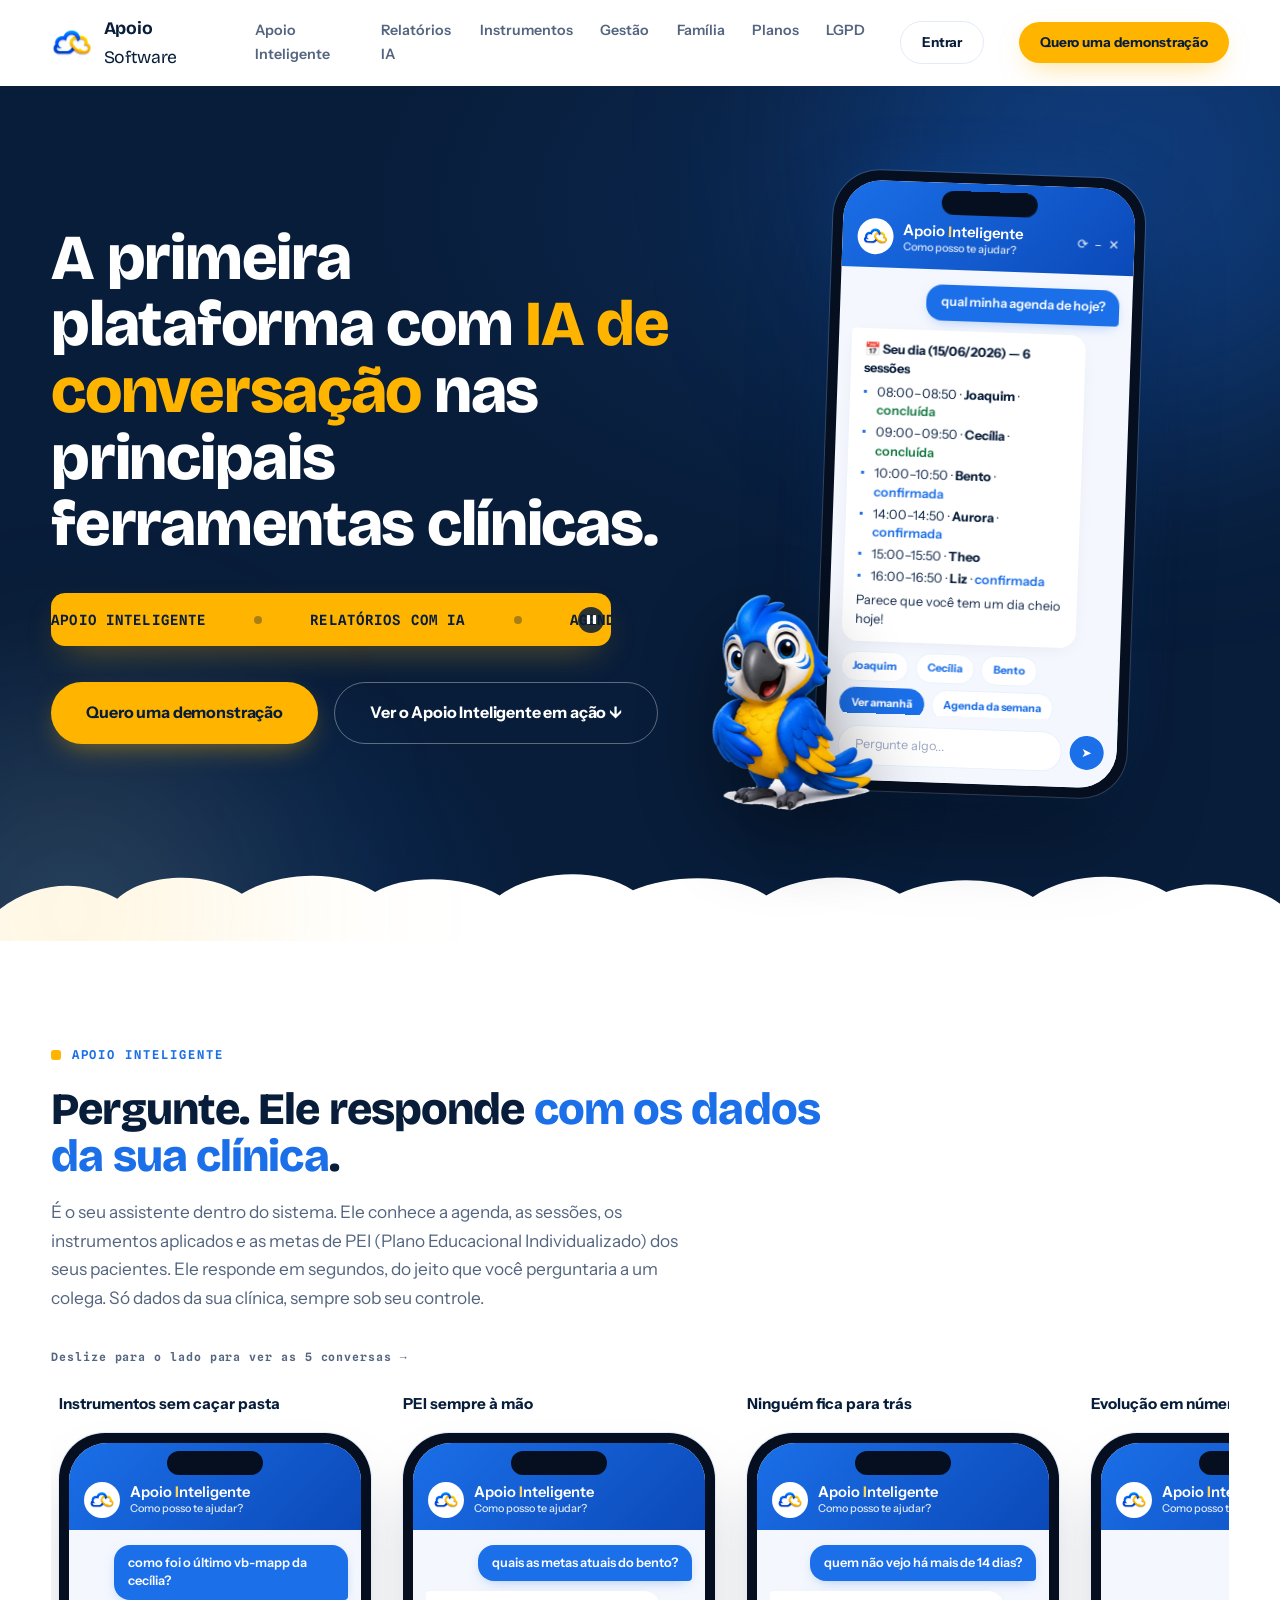
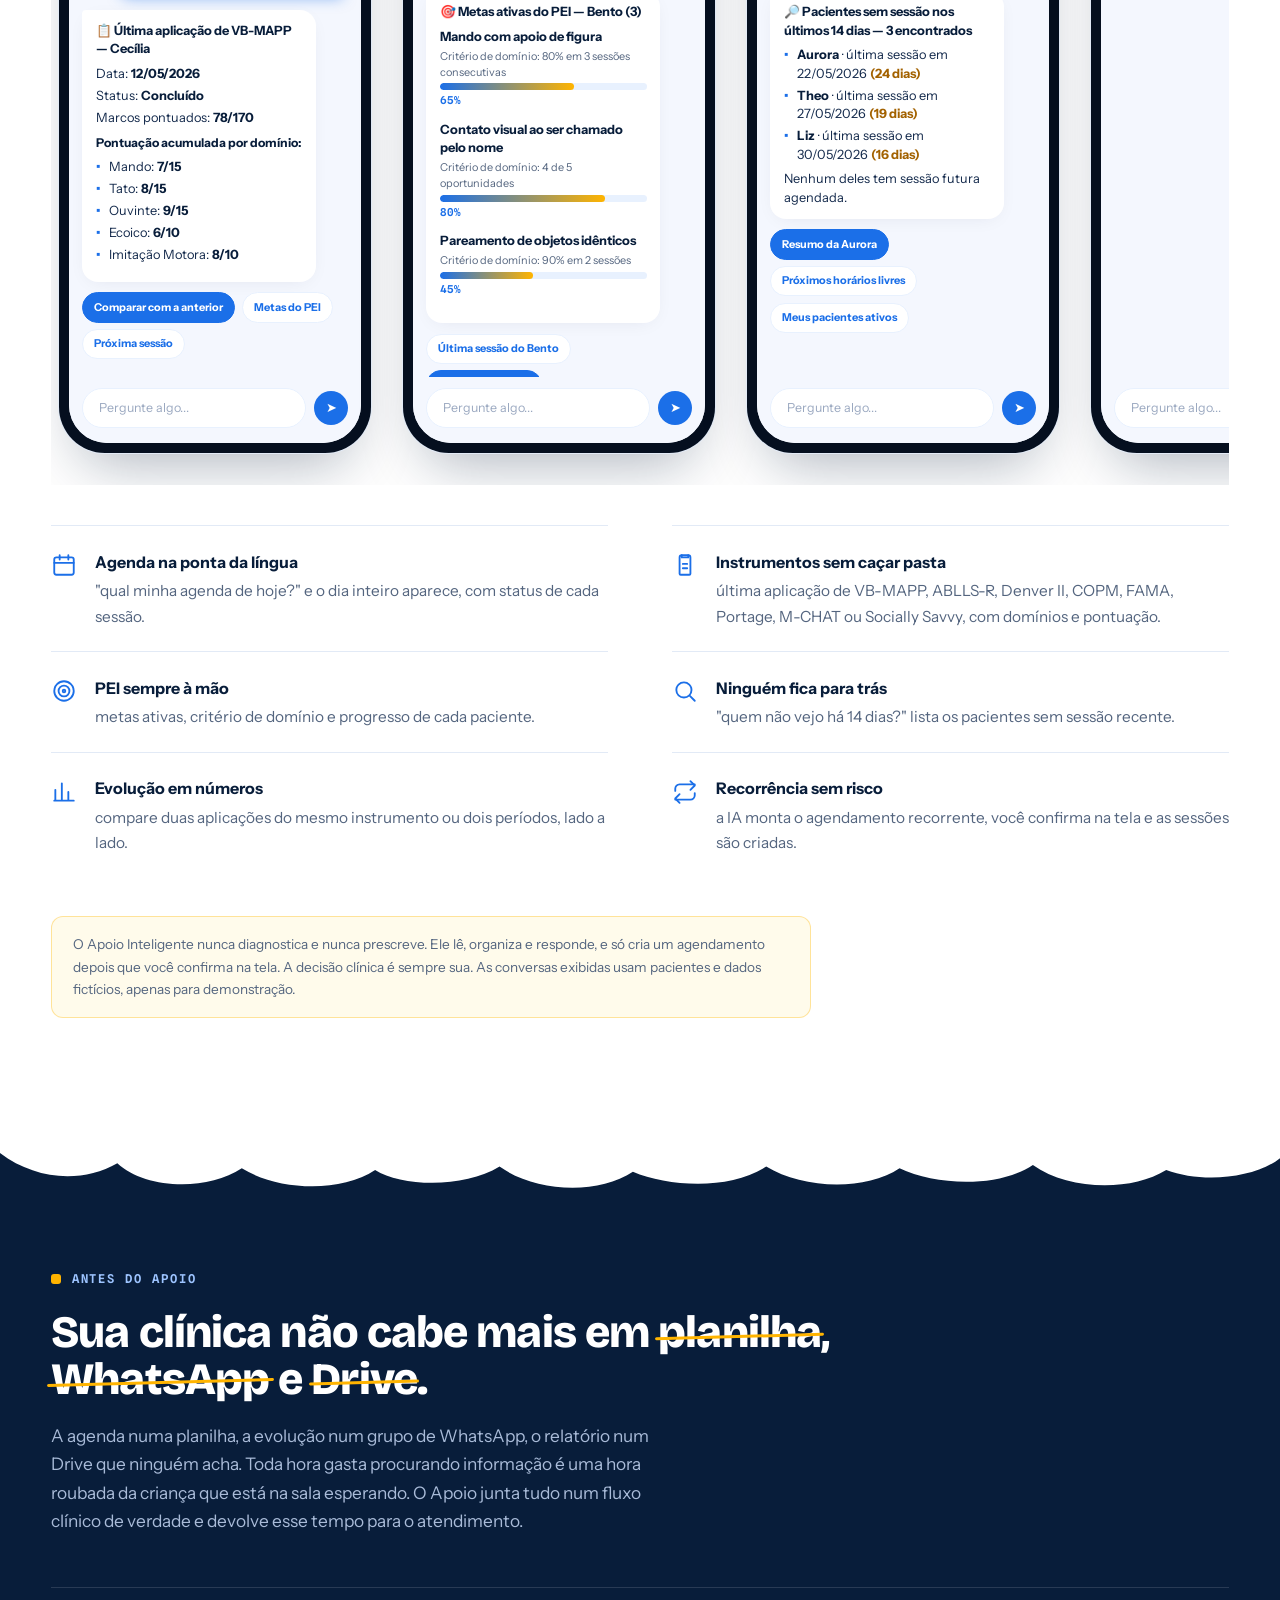
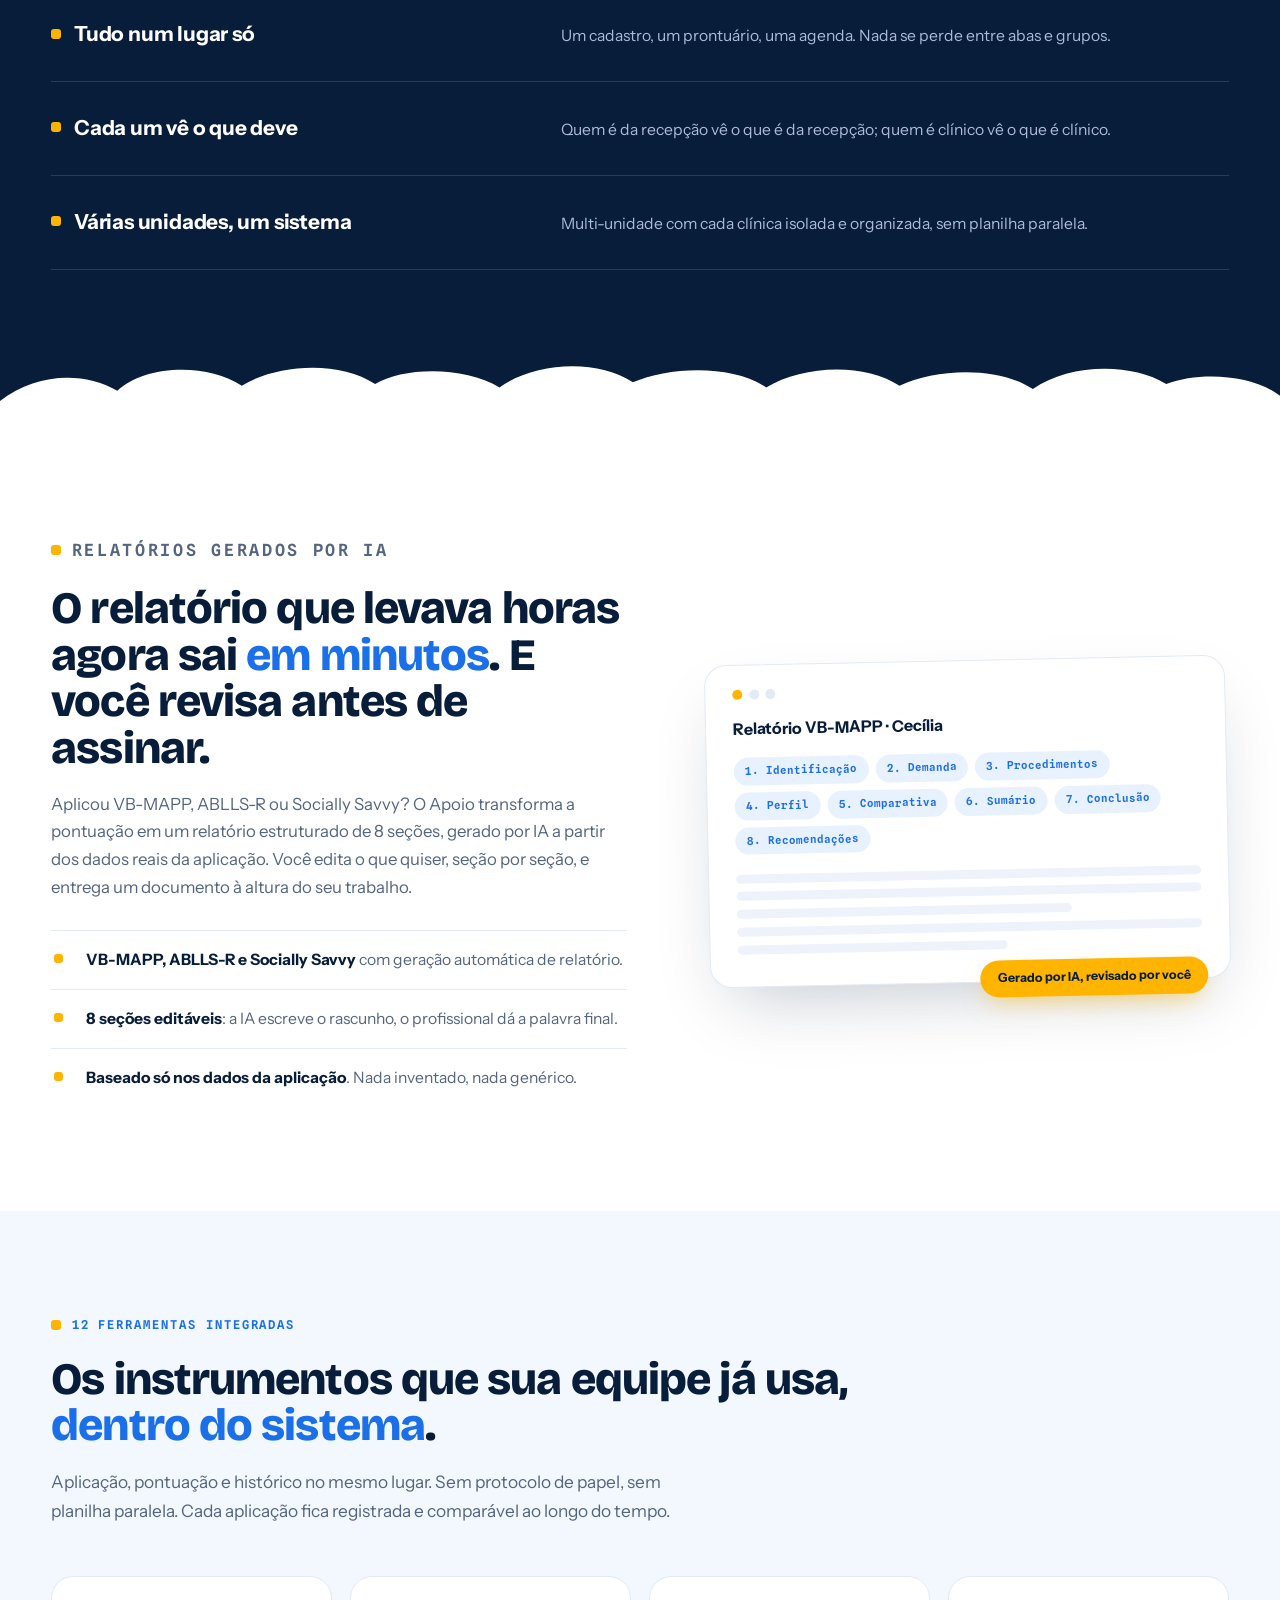
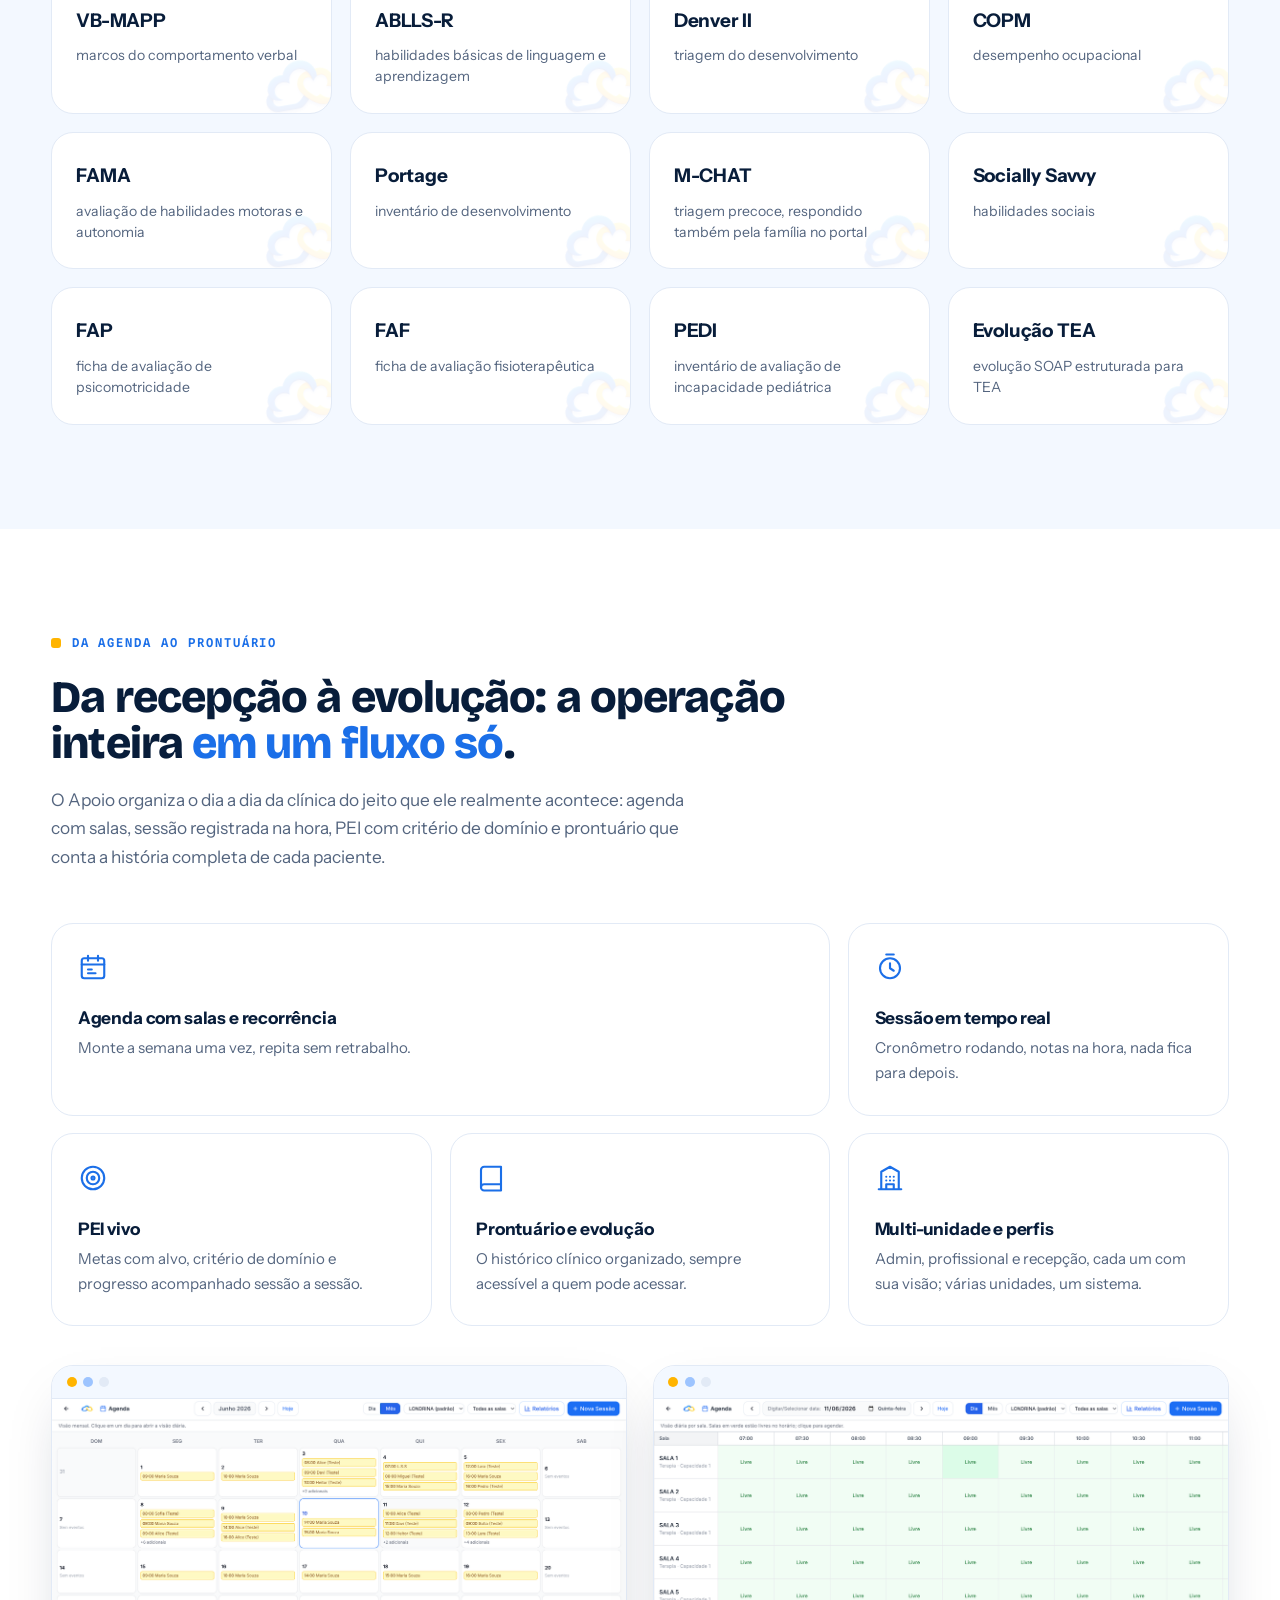
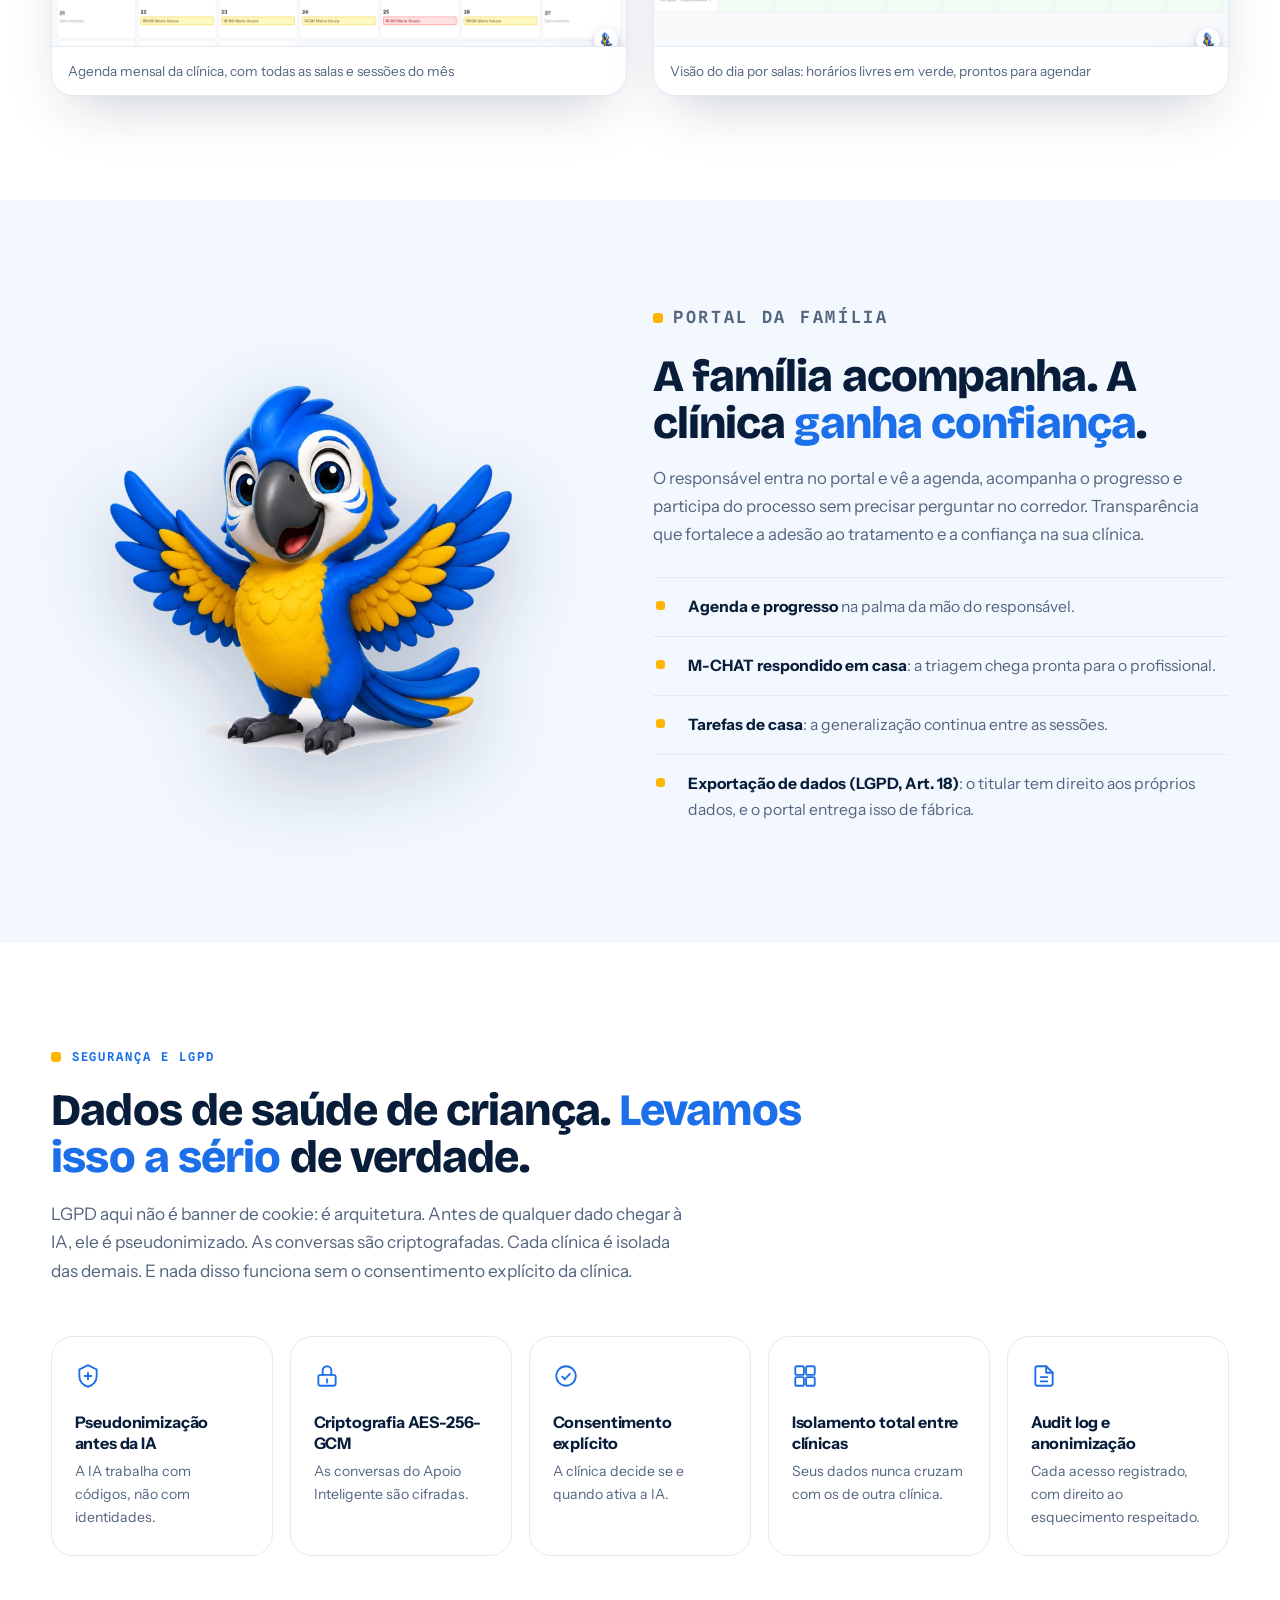
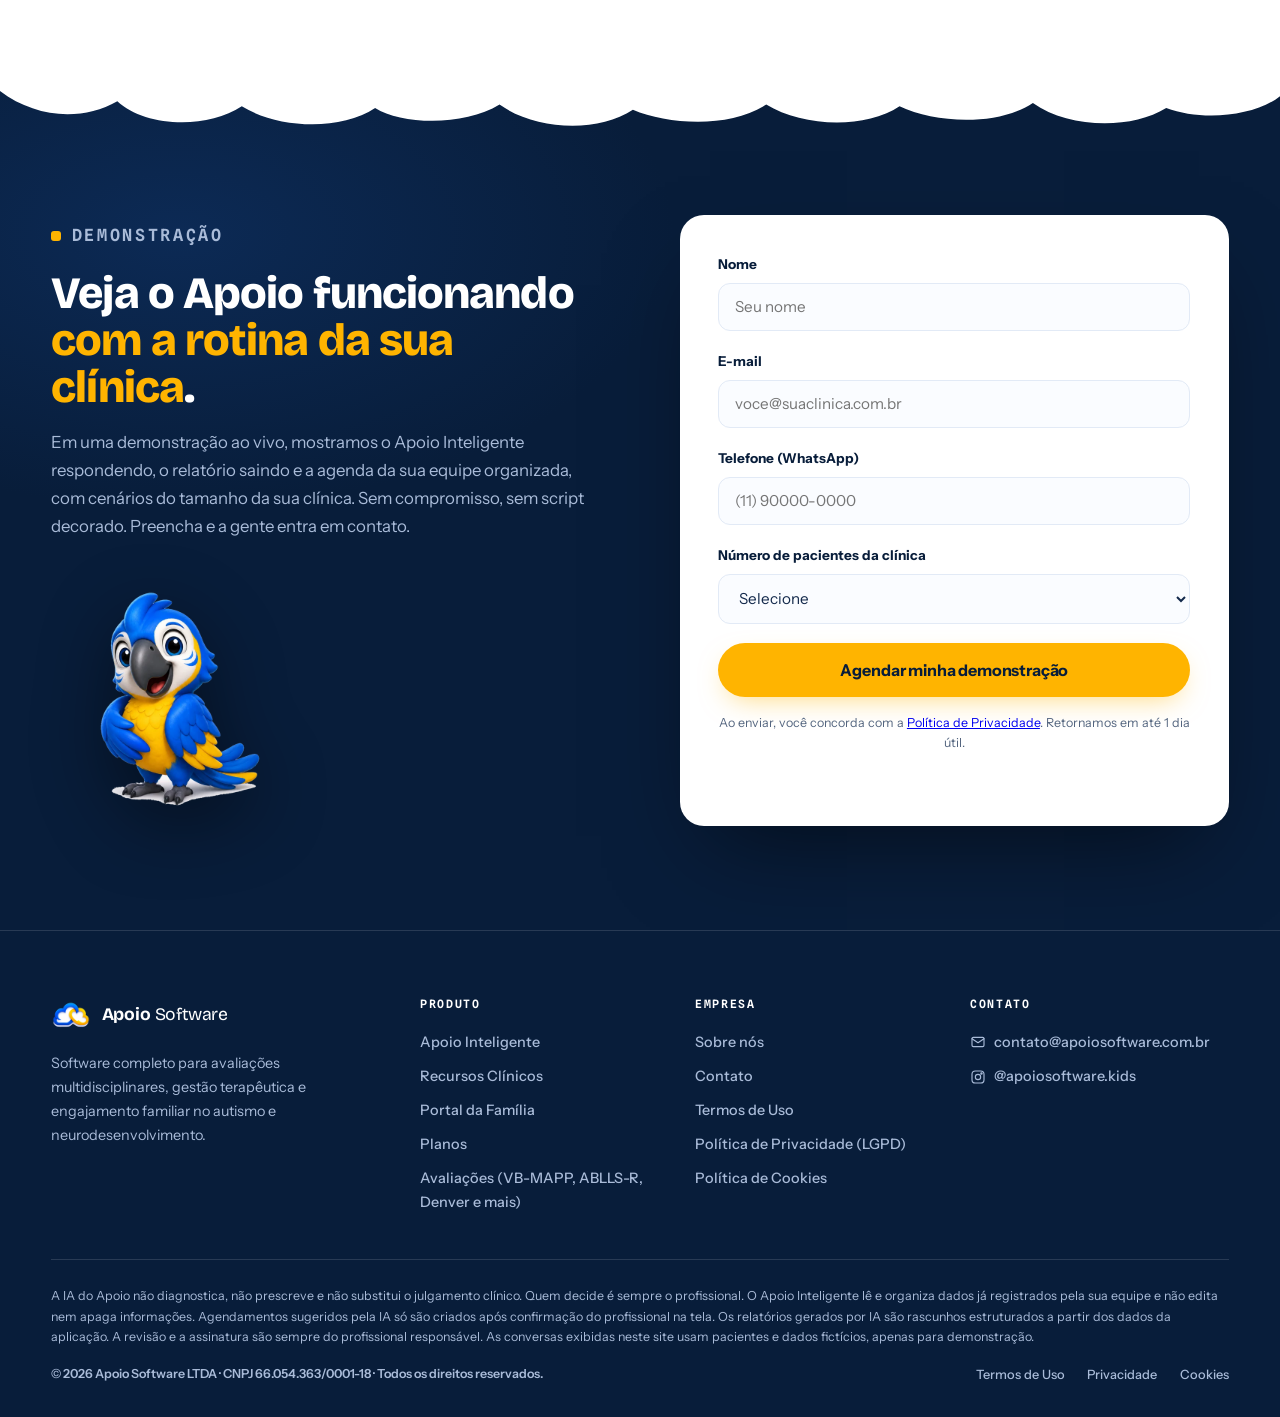
==== index.html @ 793f067f "12 ferramentas em todo o site, Pro sem preço fixo e Termos alinhados - index: marquee e cards com FA" ====
<!DOCTYPE html>
<html lang="pt-BR">
<head>
  <meta charset="UTF-8">
  <meta name="viewport" content="width=device-width, initial-scale=1.0">
  <title>Apoio Software: o primeiro sistema de acompanhamento terapêutico com Inteligência Artificial</title>
  <meta name="description" content="O Apoio Software é o primeiro sistema de acompanhamento terapêutico com IA. Agenda, instrumentos clínicos, PEI, relatórios gerados por IA e portal da família. Tudo em um lugar, com LGPD de verdade.">
  <link rel="icon" type="image/png" href="assets/favicon.png">
  <link rel="preconnect" href="https://fonts.googleapis.com">
  <link rel="preconnect" href="https://fonts.gstatic.com" crossorigin>
  <link href="https://fonts.googleapis.com/css2?family=Bricolage+Grotesque:opsz,wght@12..96,400;12..96,700;12..96,800&family=Instrument+Sans:wght@400;500;600;700&family=Spline+Sans+Mono:wght@500;600&display=swap" rel="stylesheet">
  <link rel="stylesheet" href="css/style.css">
</head>
<body>

  <a class="skip-link" href="#conteudo">Pular para o conteúdo</a>

  <!-- ======================= HEADER ======================= -->
  <header class="site-header" id="topo">
    <div class="container header-inner">
      <a href="#topo" class="brand" aria-label="Apoio Software, início">
        <img src="assets/logo-96.png" srcset="assets/logo-96.png 1x, assets/logo-320.png 2x" alt="Logo do Apoio Software: nuvem azul entrelaçada com nuvem-coração amarela" width="42" height="42">
        <span class="brand-name"><strong>Apoio</strong> Software</span>
      </a>
      <nav class="main-nav" aria-label="Navegação principal">
        <a href="#apoio-inteligente">Apoio Inteligente</a>
        <a href="#relatorios">Relatórios IA</a>
        <a href="#instrumentos">Instrumentos</a>
        <a href="#gestao">Gestão</a>
        <a href="#familia">Família</a>
        <a href="planos.html">Planos</a>
        <a href="#seguranca">LGPD</a>
      </nav>
      <a href="https://portal.apoiosoftware.com.br" class="btn btn-outline btn-header btn-entrar">Entrar</a>
      <a href="#demonstracao" class="btn btn-primary btn-header"><span class="cta-longo">Quero uma demonstração</span><span class="cta-curto">Agendar demo</span></a>
      <button class="nav-toggle" aria-label="Abrir menu" aria-expanded="false">
        <span></span><span></span><span></span>
      </button>
    </div>
  </header>

  <main id="conteudo">

  <!-- ======================= HERO ======================= -->
  <section class="hero" aria-labelledby="hero-title">
    <div class="hero-bg" aria-hidden="true">
      <div class="glow glow-azul" data-parallax="0.14"></div>
      <div class="glow glow-amarelo" data-parallax="0.08"></div>
    </div>
    <div class="container hero-grid">
      <div class="hero-copy">
        <h1 id="hero-title" class="reveal delay-1">A primeira plataforma com <span class="am">IA de conversação</span> nas principais ferramentas clínicas.</h1>
        <div class="marquee marquee-hero reveal delay-2" aria-label="Principais ferramentas do Apoio">
          <div class="marquee-track">
            <div class="marquee-group"><span>APOIO INTELIGENTE</span><span>RELATÓRIOS COM IA</span><span>AGENDA</span><span>PEI</span><span>PORTAL DA FAMÍLIA</span><span>VB-MAPP</span><span>ABLLS-R</span><span>DENVER II</span><span>COPM</span><span>FAMA</span><span>PORTAGE</span><span>M-CHAT</span><span>SOCIALLY SAVVY</span><span>FAP</span><span>FAF</span><span>PEDI</span><span>EVOLUÇÃO TEA</span></div>
            <div class="marquee-group" aria-hidden="true"><span>APOIO INTELIGENTE</span><span>RELATÓRIOS COM IA</span><span>AGENDA</span><span>PEI</span><span>PORTAL DA FAMÍLIA</span><span>VB-MAPP</span><span>ABLLS-R</span><span>DENVER II</span><span>COPM</span><span>FAMA</span><span>PORTAGE</span><span>M-CHAT</span><span>SOCIALLY SAVVY</span><span>FAP</span><span>FAF</span><span>PEDI</span><span>EVOLUÇÃO TEA</span></div>
          </div>
          <button class="marquee-pause" type="button" aria-pressed="false" aria-label="Pausar a faixa de ferramentas">
            <svg class="ico-pause" viewBox="0 0 12 12" aria-hidden="true"><rect x="1" y="1" width="3.5" height="10" rx="1"/><rect x="7.5" y="1" width="3.5" height="10" rx="1"/></svg>
            <svg class="ico-play" viewBox="0 0 12 12" aria-hidden="true"><path d="M2.5 1.5l8 4.5-8 4.5z"/></svg>
          </button>
        </div>
        <div class="hero-ctas reveal delay-3">
          <a href="#demonstracao" class="btn btn-primary btn-lg">Quero uma demonstração</a>
          <a href="#apoio-inteligente" class="btn btn-ghost btn-lg">Ver o Apoio Inteligente em ação ↓</a>
        </div>
      </div>

      <div class="hero-visual reveal-scale delay-2">
        <div class="phone phone-hero" id="phone-hero" aria-label="Demonstração do chat do Apoio Inteligente">
          <div class="phone-notch" aria-hidden="true"></div>
          <div class="phone-screen">
            <div class="chat-header">
              <span class="chat-avatar"><img src="assets/logo-96.png" alt="" width="26" height="26"></span>
              <span class="chat-title"><strong>A</strong>poio <strong class="amc">I</strong>nteligente<small>Como posso te ajudar?</small></span>
              <span class="chat-actions" aria-hidden="true">⟳ &nbsp;–&nbsp; ✕</span>
            </div>
            <div class="chat-body" data-chat="autoplay">
              <div class="msg user">qual minha agenda de hoje?</div>
              <div class="msg typing" aria-hidden="true"><span></span><span></span><span></span></div>
              <div class="msg bot">
                <p class="msg-title">📅 Seu dia (15/06/2026) — 6 sessões</p>
                <ul>
                  <li>08:00–08:50 · <b>Joaquim</b> · <i class="ok">concluída</i></li>
                  <li>09:00–09:50 · <b>Cecília</b> · <i class="ok">concluída</i></li>
                  <li>10:00–10:50 · <b>Bento</b> · <i class="conf">confirmada</i></li>
                  <li>14:00–14:50 · <b>Aurora</b> · <i class="conf">confirmada</i></li>
                  <li>15:00–15:50 · <b>Theo</b></li>
                  <li>16:00–16:50 · <b>Liz</b> · <i class="conf">confirmada</i></li>
                </ul>
                <p>Parece que você tem um dia cheio hoje!</p>
              </div>
              <div class="chips">
                <span class="chip">Joaquim</span><span class="chip">Cecília</span><span class="chip">Bento</span><span class="chip chip-azul">Ver amanhã</span><span class="chip">Agenda da semana</span>
              </div>
            </div>
            <div class="chat-footer">
              <span class="chat-input">Pergunte algo...</span>
              <span class="chat-send" aria-hidden="true">➤</span>
            </div>
          </div>
        </div>
        <img class="hero-mascote" data-parallax="0.05"
             src="assets/mascote-640.webp"
             srcset="assets/mascote-640.webp 1x, assets/mascote.webp 2x"
             alt="Mascote do Apoio: arara azul e amarela sorridente" width="250" height="250">
      </div>
    </div>

    <svg class="cloud-divider" viewBox="0 0 1440 90" preserveAspectRatio="none" aria-hidden="true">
      <path d="M0,90 L0,52 C40,20 92,16 132,40 C162,10 232,6 272,34 C312,8 382,4 422,32 C452,12 522,10 562,36 C602,6 672,2 712,30 C752,12 822,8 862,36 C902,10 972,6 1012,34 C1052,14 1122,10 1162,38 C1202,8 1272,6 1312,32 C1352,16 1412,22 1440,46 L1440,90 Z"/>
    </svg>
  </section>

  <!-- ======================= APOIO INTELIGENTE EM AÇÃO ======================= -->
  <section class="section section-ai" id="apoio-inteligente" aria-labelledby="ai-title">
    <div class="container">
      <div class="section-head reveal">
        <p class="eyebrow">Apoio Inteligente</p>
        <h2 id="ai-title">Pergunte. Ele responde <span class="az">com os dados da sua clínica</span>.</h2>
        <p class="section-sub">É o seu assistente dentro do sistema. Ele conhece a agenda, as sessões, os instrumentos aplicados e as metas de PEI (Plano Educacional Individualizado) dos seus pacientes. Ele responde em segundos, do jeito que você perguntaria a um colega. Só dados da sua clínica, sempre sob seu controle.</p>
      </div>

      <p class="rail-hint">Deslize para o lado para ver as 5 conversas →</p>
      <div class="phones-rail" tabindex="0" aria-label="Exemplos de conversas com o Apoio Inteligente. Role para o lado">

        <!-- Conversa 2: VB-MAPP -->
        <figure class="phone-card reveal">
          <figcaption>Instrumentos sem caçar pasta</figcaption>
          <div class="phone">
            <div class="phone-notch" aria-hidden="true"></div>
            <div class="phone-screen">
              <div class="chat-header">
                <span class="chat-avatar"><img src="assets/logo-96.png" alt="" width="26" height="26"></span>
                <span class="chat-title"><strong>A</strong>poio <strong class="amc">I</strong>nteligente<small>Como posso te ajudar?</small></span>
              </div>
              <div class="chat-body" data-chat="scroll">
                <div class="msg user">como foi o último vb-mapp da cecília?</div>
                <div class="msg bot">
                  <p class="msg-title">📋 Última aplicação de VB-MAPP — Cecília</p>
                  <ul class="kv">
                    <li>Data: <b>12/05/2026</b></li>
                    <li>Status: <b>Concluído</b></li>
                    <li>Marcos pontuados: <b>78/170</b></li>
                  </ul>
                  <p class="msg-sub">Pontuação acumulada por domínio:</p>
                  <ul>
                    <li>Mando: <b>7/15</b></li>
                    <li>Tato: <b>8/15</b></li>
                    <li>Ouvinte: <b>9/15</b></li>
                    <li>Ecoico: <b>6/10</b></li>
                    <li>Imitação Motora: <b>8/10</b></li>
                  </ul>
                </div>
                <div class="chips">
                  <span class="chip chip-azul">Comparar com a anterior</span><span class="chip">Metas do PEI</span><span class="chip">Próxima sessão</span>
                </div>
              </div>
              <div class="chat-footer"><span class="chat-input">Pergunte algo...</span><span class="chat-send" aria-hidden="true">➤</span></div>
            </div>
          </div>
        </figure>

        <!-- Conversa 3: PEI -->
        <figure class="phone-card reveal delay-1">
          <figcaption>PEI sempre à mão</figcaption>
          <div class="phone">
            <div class="phone-notch" aria-hidden="true"></div>
            <div class="phone-screen">
              <div class="chat-header">
                <span class="chat-avatar"><img src="assets/logo-96.png" alt="" width="26" height="26"></span>
                <span class="chat-title"><strong>A</strong>poio <strong class="amc">I</strong>nteligente<small>Como posso te ajudar?</small></span>
              </div>
              <div class="chat-body" data-chat="scroll">
                <div class="msg user">quais as metas atuais do bento?</div>
                <div class="msg bot">
                  <p class="msg-title">🎯 Metas ativas do PEI — Bento (3)</p>
                  <ol class="goals">
                    <li><b>Mando com apoio de figura</b><small>Critério de domínio: 80% em 3 sessões consecutivas</small><span class="bar"><span style="--p:65%"></span></span><small class="pct">65%</small></li>
                    <li><b>Contato visual ao ser chamado pelo nome</b><small>Critério de domínio: 4 de 5 oportunidades</small><span class="bar"><span style="--p:80%"></span></span><small class="pct">80%</small></li>
                    <li><b>Pareamento de objetos idênticos</b><small>Critério de domínio: 90% em 2 sessões</small><span class="bar"><span style="--p:45%"></span></span><small class="pct">45%</small></li>
                  </ol>
                </div>
                <div class="chips">
                  <span class="chip">Última sessão do Bento</span><span class="chip chip-azul">Resumo do Bento</span>
                </div>
              </div>
              <div class="chat-footer"><span class="chat-input">Pergunte algo...</span><span class="chat-send" aria-hidden="true">➤</span></div>
            </div>
          </div>
        </figure>

        <!-- Conversa 4: Detector -->
        <figure class="phone-card reveal delay-2">
          <figcaption>Ninguém fica para trás</figcaption>
          <div class="phone">
            <div class="phone-notch" aria-hidden="true"></div>
            <div class="phone-screen">
              <div class="chat-header">
                <span class="chat-avatar"><img src="assets/logo-96.png" alt="" width="26" height="26"></span>
                <span class="chat-title"><strong>A</strong>poio <strong class="amc">I</strong>nteligente<small>Como posso te ajudar?</small></span>
              </div>
              <div class="chat-body" data-chat="scroll">
                <div class="msg user">quem não vejo há mais de 14 dias?</div>
                <div class="msg bot">
                  <p class="msg-title">🔎 Pacientes sem sessão nos últimos 14 dias — 3 encontrados</p>
                  <ul>
                    <li><b>Aurora</b> · última sessão em 22/05/2026 <i class="warn">(24 dias)</i></li>
                    <li><b>Theo</b> · última sessão em 27/05/2026 <i class="warn">(19 dias)</i></li>
                    <li><b>Liz</b> · última sessão em 30/05/2026 <i class="warn">(16 dias)</i></li>
                  </ul>
                  <p>Nenhum deles tem sessão futura agendada.</p>
                </div>
                <div class="chips">
                  <span class="chip chip-azul">Resumo da Aurora</span><span class="chip">Próximos horários livres</span><span class="chip">Meus pacientes ativos</span>
                </div>
              </div>
              <div class="chat-footer"><span class="chat-input">Pergunte algo...</span><span class="chat-send" aria-hidden="true">➤</span></div>
            </div>
          </div>
        </figure>

        <!-- Conversa 5: Comparação ABLLS-R -->
        <figure class="phone-card reveal delay-3">
          <figcaption>Evolução em números</figcaption>
          <div class="phone">
            <div class="phone-notch" aria-hidden="true"></div>
            <div class="phone-screen">
              <div class="chat-header">
                <span class="chat-avatar"><img src="assets/logo-96.png" alt="" width="26" height="26"></span>
                <span class="chat-title"><strong>A</strong>poio <strong class="amc">I</strong>nteligente<small>Como posso te ajudar?</small></span>
              </div>
              <div class="chat-body" data-chat="scroll">
                <div class="msg user">compara as duas últimas aplicações de ablls do joaquim</div>
                <div class="msg bot">
                  <p class="msg-title">📊 Comparação ABLLS-R — Joaquim</p>
                  <ul class="kv">
                    <li>Aplicação 1: 09/02/2026 · <b>21/48</b></li>
                    <li>Aplicação 2: 01/06/2026 · <b>29/48</b></li>
                    <li>Diferença: <b class="up">+8 pontos</b></li>
                  </ul>
                  <p class="msg-sub">Variação por domínio:</p>
                  <ul>
                    <li>A Cooperação e Reforço: 6/12 → 9/12 <b class="up">(+3)</b></li>
                    <li>B Atenção Visual: 7/12 → 10/12 <b class="up">(+3)</b></li>
                    <li>D Imitação Motora: 8/12 → 10/12 <b class="up">(+2)</b></li>
                  </ul>
                </div>
                <div class="chips">
                  <span class="chip">Metas do PEI</span><span class="chip chip-azul">Como foi a última sessão</span>
                </div>
              </div>
              <div class="chat-footer"><span class="chat-input">Pergunte algo...</span><span class="chat-send" aria-hidden="true">➤</span></div>
            </div>
          </div>
        </figure>

        <!-- Conversa 1 (variação): agenda do dia -->
        <figure class="phone-card reveal delay-4">
          <figcaption>Agenda na ponta da língua</figcaption>
          <div class="phone">
            <div class="phone-notch" aria-hidden="true"></div>
            <div class="phone-screen">
              <div class="chat-header">
                <span class="chat-avatar"><img src="assets/logo-96.png" alt="" width="26" height="26"></span>
                <span class="chat-title"><strong>A</strong>poio <strong class="amc">I</strong>nteligente<small>Como posso te ajudar?</small></span>
              </div>
              <div class="chat-body" data-chat="scroll">
                <div class="msg user">qual minha agenda de hoje?</div>
                <div class="msg bot">
                  <p class="msg-title">📅 Seu dia (15/06/2026) — 6 sessões</p>
                  <ul>
                    <li>08:00–08:50 · <b>Joaquim</b> · <i class="ok">concluída</i></li>
                    <li>09:00–09:50 · <b>Cecília</b> · <i class="ok">concluída</i></li>
                    <li>10:00–10:50 · <b>Bento</b> · <i class="conf">confirmada</i></li>
                    <li>14:00–14:50 · <b>Aurora</b> · <i class="conf">confirmada</i></li>
                    <li>15:00–15:50 · <b>Theo</b></li>
                    <li>16:00–16:50 · <b>Liz</b> · <i class="conf">confirmada</i></li>
                  </ul>
                  <p>Parece que você tem um dia cheio hoje!</p>
                </div>
                <div class="chips">
                  <span class="chip chip-azul">Ver amanhã</span><span class="chip">Agenda da semana</span>
                </div>
              </div>
              <div class="chat-footer"><span class="chat-input">Pergunte algo...</span><span class="chat-send" aria-hidden="true">➤</span></div>
            </div>
          </div>
        </figure>
      </div>

      <ul class="ai-bullets">
        <li class="reveal">
          <svg class="ico" viewBox="0 0 24 24" aria-hidden="true"><rect x="3" y="5" width="18" height="16" rx="2"/><path d="M3 10h18M8 3v4M16 3v4"/></svg>
          <span><b>Agenda na ponta da língua</b> "qual minha agenda de hoje?" e o dia inteiro aparece, com status de cada sessão.</span>
        </li>
        <li class="reveal delay-1">
          <svg class="ico" viewBox="0 0 24 24" aria-hidden="true"><path d="M9 3h6a2 2 0 0 1 2 2v15a1 1 0 0 1-1 1H8a1 1 0 0 1-1-1V5a2 2 0 0 1 2-2z"/><path d="M9 3v2h6V3M10 11h4M10 15h4"/></svg>
          <span><b>Instrumentos sem caçar pasta</b> última aplicação de VB-MAPP, ABLLS-R, Denver II, COPM, FAMA, Portage, M-CHAT ou Socially Savvy, com domínios e pontuação.</span>
        </li>
        <li class="reveal delay-2">
          <svg class="ico" viewBox="0 0 24 24" aria-hidden="true"><circle cx="12" cy="12" r="9"/><circle cx="12" cy="12" r="5"/><circle cx="12" cy="12" r="1.2"/></svg>
          <span><b>PEI sempre à mão</b> metas ativas, critério de domínio e progresso de cada paciente.</span>
        </li>
        <li class="reveal delay-3">
          <svg class="ico" viewBox="0 0 24 24" aria-hidden="true"><circle cx="11" cy="11" r="7"/><path d="M21 21l-4.3-4.3"/></svg>
          <span><b>Ninguém fica para trás</b> "quem não vejo há 14 dias?" lista os pacientes sem sessão recente.</span>
        </li>
        <li class="reveal delay-4">
          <svg class="ico" viewBox="0 0 24 24" aria-hidden="true"><path d="M4 20V10M10 20V4M16 20v-8M21 20H3"/></svg>
          <span><b>Evolução em números</b> compare duas aplicações do mesmo instrumento ou dois períodos, lado a lado.</span>
        </li>
        <li class="reveal delay-5">
          <svg class="ico" viewBox="0 0 24 24" aria-hidden="true"><path d="M17 2l4 4-4 4"/><path d="M3 11V9a4 4 0 0 1 4-4h14M7 22l-4-4 4-4"/><path d="M21 13v2a4 4 0 0 1-4 4H3"/></svg>
          <span><b>Recorrência sem risco</b> a IA monta o agendamento recorrente, você confirma na tela e as sessões são criadas.</span>
        </li>
      </ul>

      <p class="section-disclaimer reveal">O Apoio Inteligente nunca diagnostica e nunca prescreve. Ele lê, organiza e responde, e só cria um agendamento depois que você confirma na tela. A decisão clínica é sempre sua. As conversas exibidas usam pacientes e dados fictícios, apenas para demonstração.</p>
    </div>
  </section>

  <!-- ======================= A DOR (dark) ======================= -->
  <section class="section dark section-dor" id="dor" aria-labelledby="dor-title">
    <svg class="cloud-divider to-navy" viewBox="0 0 1440 90" preserveAspectRatio="none" aria-hidden="true"><path d="M0,90 L0,52 C40,20 92,16 132,40 C162,10 232,6 272,34 C312,8 382,4 422,32 C452,12 522,10 562,36 C602,6 672,2 712,30 C752,12 822,8 862,36 C902,10 972,6 1012,34 C1052,14 1122,10 1162,38 C1202,8 1272,6 1312,32 C1352,16 1412,22 1440,46 L1440,90 Z"/></svg>
    <div class="container dor-inner">
      <div class="section-head reveal">
        <p class="eyebrow">Antes do Apoio</p>
        <h2 id="dor-title">Sua clínica não cabe mais em <span class="strike">planilha</span>, <span class="strike">WhatsApp</span> e <span class="strike">Drive</span>.</h2>
        <p class="section-sub">A agenda numa planilha, a evolução num grupo de WhatsApp, o relatório num Drive que ninguém acha. Toda hora gasta procurando informação é uma hora roubada da criança que está na sala esperando. O Apoio junta tudo num fluxo clínico de verdade e devolve esse tempo para o atendimento.</p>
      </div>
      <ul class="dor-list">
        <li class="reveal">
          <h3>Tudo num lugar só</h3>
          <p>Um cadastro, um prontuário, uma agenda. Nada se perde entre abas e grupos.</p>
        </li>
        <li class="reveal delay-1">
          <h3>Cada um vê o que deve</h3>
          <p>Quem é da recepção vê o que é da recepção; quem é clínico vê o que é clínico.</p>
        </li>
        <li class="reveal delay-2">
          <h3>Várias unidades, um sistema</h3>
          <p>Multi-unidade com cada clínica isolada e organizada, sem planilha paralela.</p>
        </li>
      </ul>
    </div>
    <svg class="cloud-divider" viewBox="0 0 1440 90" preserveAspectRatio="none" aria-hidden="true"><path d="M0,90 L0,52 C40,20 92,16 132,40 C162,10 232,6 272,34 C312,8 382,4 422,32 C452,12 522,10 562,36 C602,6 672,2 712,30 C752,12 822,8 862,36 C902,10 972,6 1012,34 C1052,14 1122,10 1162,38 C1202,8 1272,6 1312,32 C1352,16 1412,22 1440,46 L1440,90 Z"/></svg>
  </section>

  <!-- ======================= RELATÓRIOS IA ======================= -->
  <section class="section section-relatorios" id="relatorios" aria-labelledby="rel-title">
    <div class="container split">
      <div class="split-copy reveal">
        <p class="eyebrow">Relatórios gerados por IA</p>
        <h2 id="rel-title">O relatório que levava horas agora sai <span class="az">em minutos</span>. E você revisa antes de assinar.</h2>
        <p>Aplicou VB-MAPP, ABLLS-R ou Socially Savvy? O Apoio transforma a pontuação em um relatório estruturado de 8 seções, gerado por IA a partir dos dados reais da aplicação. Você edita o que quiser, seção por seção, e entrega um documento à altura do seu trabalho.</p>
        <ul class="check-list">
          <li><b>VB-MAPP, ABLLS-R e Socially Savvy</b> com geração automática de relatório.</li>
          <li><b>8 seções editáveis</b>: a IA escreve o rascunho, o profissional dá a palavra final.</li>
          <li><b>Baseado só nos dados da aplicação</b>. Nada inventado, nada genérico.</li>
        </ul>
      </div>
      <div class="split-visual reveal-scale">
        <div class="doc-mock" aria-hidden="true">
          <div class="doc-head"><span class="doc-dot"></span><span class="doc-dot"></span><span class="doc-dot"></span></div>
          <p class="doc-title">Relatório VB-MAPP · Cecília</p>
          <div class="doc-sections">
            <span>1. Identificação</span><span>2. Demanda</span><span>3. Procedimentos</span><span>4. Perfil</span>
            <span>5. Comparativa</span><span>6. Sumário</span><span>7. Conclusão</span><span>8. Recomendações</span>
          </div>
          <div class="doc-lines"><span></span><span></span><span style="width:72%"></span><span></span><span style="width:58%"></span></div>
          <span class="doc-badge">Gerado por IA, revisado por você</span>
        </div>
      </div>
    </div>
  </section>

  <!-- ======================= INSTRUMENTOS ======================= -->
  <section class="section tint section-instrumentos" id="instrumentos" aria-labelledby="inst-title">
    <div class="container">
      <div class="section-head reveal">
        <p class="eyebrow">12 ferramentas integradas</p>
        <h2 id="inst-title">Os instrumentos que sua equipe já usa, <span class="az">dentro do sistema</span>.</h2>
        <p class="section-sub">Aplicação, pontuação e histórico no mesmo lugar. Sem protocolo de papel, sem planilha paralela. Cada aplicação fica registrada e comparável ao longo do tempo.</p>
      </div>
      <div class="inst-grid">
        <article class="inst-card reveal"><h3>VB-MAPP</h3><p>marcos do comportamento verbal</p></article>
        <article class="inst-card reveal delay-1"><h3>ABLLS-R</h3><p>habilidades básicas de linguagem e aprendizagem</p></article>
        <article class="inst-card reveal delay-2"><h3>Denver II</h3><p>triagem do desenvolvimento</p></article>
        <article class="inst-card reveal delay-3"><h3>COPM</h3><p>desempenho ocupacional</p></article>
        <article class="inst-card reveal"><h3>FAMA</h3><p>avaliação de habilidades motoras e autonomia</p></article>
        <article class="inst-card reveal delay-1"><h3>Portage</h3><p>inventário de desenvolvimento</p></article>
        <article class="inst-card reveal delay-2"><h3>M-CHAT</h3><p>triagem precoce, respondido também pela família no portal</p></article>
        <article class="inst-card reveal delay-3"><h3>Socially Savvy</h3><p>habilidades sociais</p></article>
        <article class="inst-card reveal"><h3>FAP</h3><p>ficha de avaliação de psicomotricidade</p></article>
        <article class="inst-card reveal delay-1"><h3>FAF</h3><p>ficha de avaliação fisioterapêutica</p></article>
        <article class="inst-card reveal delay-2"><h3>PEDI</h3><p>inventário de avaliação de incapacidade pediátrica</p></article>
        <article class="inst-card reveal delay-3"><h3>Evolução TEA</h3><p>evolução SOAP estruturada para TEA</p></article>
      </div>
    </div>
  </section>

  <!-- ======================= GESTÃO ======================= -->
  <section class="section section-gestao" id="gestao" aria-labelledby="gestao-title">
    <div class="container">
      <div class="section-head reveal">
        <p class="eyebrow">Da agenda ao prontuário</p>
        <h2 id="gestao-title">Da recepção à evolução: a operação inteira <span class="az">em um fluxo só</span>.</h2>
        <p class="section-sub">O Apoio organiza o dia a dia da clínica do jeito que ele realmente acontece: agenda com salas, sessão registrada na hora, PEI com critério de domínio e prontuário que conta a história completa de cada paciente.</p>
      </div>
      <div class="bento">
        <article class="bento-item bento-wide reveal">
          <svg class="ico" viewBox="0 0 24 24" aria-hidden="true"><rect x="3" y="5" width="18" height="16" rx="2"/><path d="M3 10h18M8 3v4M16 3v4M8 14h3M8 17h6"/></svg>
          <h3>Agenda com salas e recorrência</h3>
          <p>Monte a semana uma vez, repita sem retrabalho.</p>
        </article>
        <article class="bento-item reveal delay-1">
          <svg class="ico" viewBox="0 0 24 24" aria-hidden="true"><circle cx="12" cy="13" r="8"/><path d="M12 9v4l3 2M9 2h6"/></svg>
          <h3>Sessão em tempo real</h3>
          <p>Cronômetro rodando, notas na hora, nada fica para depois.</p>
        </article>
        <article class="bento-item reveal delay-2">
          <svg class="ico" viewBox="0 0 24 24" aria-hidden="true"><circle cx="12" cy="12" r="9"/><circle cx="12" cy="12" r="5"/><circle cx="12" cy="12" r="1.2"/></svg>
          <h3>PEI vivo</h3>
          <p>Metas com alvo, critério de domínio e progresso acompanhado sessão a sessão.</p>
        </article>
        <article class="bento-item reveal delay-1">
          <svg class="ico" viewBox="0 0 24 24" aria-hidden="true"><path d="M4 19.5A2.5 2.5 0 0 1 6.5 17H20V3H6.5A2.5 2.5 0 0 0 4 5.5v14z"/><path d="M4 19.5A2.5 2.5 0 0 0 6.5 22H20v-5"/></svg>
          <h3>Prontuário e evolução</h3>
          <p>O histórico clínico organizado, sempre acessível a quem pode acessar.</p>
        </article>
        <article class="bento-item reveal delay-2">
          <svg class="ico" viewBox="0 0 24 24" aria-hidden="true"><path d="M3 21h18M5 21V7l7-4 7 4v14M9 21v-4h6v4M9 11h.01M15 11h.01M12 11h.01M9 14h.01M15 14h.01M12 14h.01"/></svg>
          <h3>Multi-unidade e perfis</h3>
          <p>Admin, profissional e recepção, cada um com sua visão; várias unidades, um sistema.</p>
        </article>
      </div>

      <div class="app-shots">
        <figure class="app-shot reveal">
          <span class="app-shot-bar" aria-hidden="true"><i></i><i></i><i></i></span>
          <img src="assets/agenda-mes-1200.png"
               srcset="assets/agenda-mes-1200.png 1x, assets/agenda-mes.png 2x"
               alt="Tela real do Apoio: agenda mensal da clínica com as sessões de cada dia" width="1200" height="517" loading="lazy">
          <figcaption>Agenda mensal da clínica, com todas as salas e sessões do mês</figcaption>
        </figure>
        <figure class="app-shot reveal delay-1">
          <span class="app-shot-bar" aria-hidden="true"><i></i><i></i><i></i></span>
          <img src="assets/agenda-salas-1200.png"
               srcset="assets/agenda-salas-1200.png 1x, assets/agenda-salas.png 2x"
               alt="Tela real do Apoio: visão do dia por salas, com horários livres em verde" width="1200" height="517" loading="lazy">
          <figcaption>Visão do dia por salas: horários livres em verde, prontos para agendar</figcaption>
        </figure>
      </div>
    </div>
  </section>

  <!-- ======================= FAMÍLIA ======================= -->
  <section class="section tint section-familia" id="familia" aria-labelledby="fam-title">
    <div class="container split split-reverse">
      <div class="split-copy reveal">
        <p class="eyebrow">Portal da família</p>
        <h2 id="fam-title">A família acompanha. A clínica <span class="az">ganha confiança</span>.</h2>
        <p>O responsável entra no portal e vê a agenda, acompanha o progresso e participa do processo sem precisar perguntar no corredor. Transparência que fortalece a adesão ao tratamento e a confiança na sua clínica.</p>
        <ul class="check-list">
          <li><b>Agenda e progresso</b> na palma da mão do responsável.</li>
          <li><b>M-CHAT respondido em casa</b>: a triagem chega pronta para o profissional.</li>
          <li><b>Tarefas de casa</b>: a generalização continua entre as sessões.</li>
          <li><b>Exportação de dados (LGPD, Art. 18)</b>: o titular tem direito aos próprios dados, e o portal entrega isso de fábrica.</li>
        </ul>
      </div>
      <div class="split-visual reveal-scale">
        <img src="assets/mascote-asas-640.webp"
             srcset="assets/mascote-asas-640.webp 1x, assets/mascote-asas.webp 2x"
             alt="Mascote do Apoio de asas abertas, celebrando" class="familia-mascote" width="420" height="420" loading="lazy">
      </div>
    </div>
  </section>

  <!-- ======================= SEGURANÇA / LGPD ======================= -->
  <section class="section section-seguranca" id="seguranca" aria-labelledby="seg-title">
    <div class="container">
      <div class="section-head reveal">
        <p class="eyebrow">Segurança e LGPD</p>
        <h2 id="seg-title">Dados de saúde de criança. <span class="az">Levamos isso a sério</span> de verdade.</h2>
        <p class="section-sub">LGPD aqui não é banner de cookie: é arquitetura. Antes de qualquer dado chegar à IA, ele é pseudonimizado. As conversas são criptografadas. Cada clínica é isolada das demais. E nada disso funciona sem o consentimento explícito da clínica.</p>
      </div>
      <div class="seg-grid">
        <article class="seg-card reveal">
          <svg class="ico" viewBox="0 0 24 24" aria-hidden="true"><path d="M12 2l8 4v6c0 5-3.5 8.5-8 10-4.5-1.5-8-5-8-10V6l8-4z"/><path d="M9 12h6M12 9v6"/></svg>
          <h3>Pseudonimização antes da IA</h3><p>A IA trabalha com códigos, não com identidades.</p>
        </article>
        <article class="seg-card reveal delay-1">
          <svg class="ico" viewBox="0 0 24 24" aria-hidden="true"><rect x="4" y="11" width="16" height="10" rx="2"/><path d="M8 11V7a4 4 0 0 1 8 0v4M12 15v3"/></svg>
          <h3>Criptografia AES-256-GCM</h3><p>As conversas do Apoio Inteligente são cifradas.</p>
        </article>
        <article class="seg-card reveal delay-2">
          <svg class="ico" viewBox="0 0 24 24" aria-hidden="true"><circle cx="12" cy="12" r="9"/><path d="M8.5 12.5l2.5 2.5 4.5-5"/></svg>
          <h3>Consentimento explícito</h3><p>A clínica decide se e quando ativa a IA.</p>
        </article>
        <article class="seg-card reveal delay-3">
          <svg class="ico" viewBox="0 0 24 24" aria-hidden="true"><rect x="3" y="3" width="8" height="8" rx="1.5"/><rect x="13" y="3" width="8" height="8" rx="1.5"/><rect x="3" y="13" width="8" height="8" rx="1.5"/><rect x="13" y="13" width="8" height="8" rx="1.5"/></svg>
          <h3>Isolamento total entre clínicas</h3><p>Seus dados nunca cruzam com os de outra clínica.</p>
        </article>
        <article class="seg-card reveal delay-4">
          <svg class="ico" viewBox="0 0 24 24" aria-hidden="true"><path d="M14 3H6a2 2 0 0 0-2 2v14a2 2 0 0 0 2 2h12a2 2 0 0 0 2-2V9l-6-6z"/><path d="M14 3v6h6M9 13h6M9 17h6"/></svg>
          <h3>Audit log e anonimização</h3><p>Cada acesso registrado, com direito ao esquecimento respeitado.</p>
        </article>
      </div>
    </div>
  </section>

  <!-- ======================= FORMULÁRIO DE LEAD (dark) ======================= -->
  <section class="section section-lead" id="demonstracao" aria-labelledby="lead-title">
    <svg class="cloud-divider to-navy" viewBox="0 0 1440 90" preserveAspectRatio="none" aria-hidden="true">
      <path d="M0,90 L0,52 C40,20 92,16 132,40 C162,10 232,6 272,34 C312,8 382,4 422,32 C452,12 522,10 562,36 C602,6 672,2 712,30 C752,12 822,8 862,36 C902,10 972,6 1012,34 C1052,14 1122,10 1162,38 C1202,8 1272,6 1312,32 C1352,16 1412,22 1440,46 L1440,90 Z"/>
    </svg>
    <div class="container lead-grid lead-inner">
      <div class="lead-copy reveal">
        <p class="eyebrow">Demonstração</p>
        <h2 id="lead-title">Veja o Apoio funcionando <span class="am">com a rotina da sua clínica</span>.</h2>
        <p>Em uma demonstração ao vivo, mostramos o Apoio Inteligente respondendo, o relatório saindo e a agenda da sua equipe organizada, com cenários do tamanho da sua clínica. Sem compromisso, sem script decorado. Preencha e a gente entra em contato.</p>
        <img src="assets/mascote-640.webp"
             srcset="assets/mascote-640.webp 1x, assets/mascote.webp 2x"
             alt="" aria-hidden="true" class="lead-mascote" width="240" height="240" loading="lazy">
      </div>
      <form class="lead-form reveal-scale" id="lead-form" action="https://formsubmit.co/contato@apoiosoftware.com.br" method="POST">
        <input type="hidden" name="_subject" value="Novo lead do site Apoio">
        <input type="hidden" name="_next" value="https://apoiosoftware.com.br/?enviado=1#demonstracao">
        <input type="hidden" name="_template" value="table">
        <div class="field">
          <label for="f-nome">Nome</label>
          <input type="text" id="f-nome" name="nome" autocomplete="name" required placeholder="Seu nome">
        </div>
        <div class="field">
          <label for="f-email">E-mail</label>
          <input type="email" id="f-email" name="email" autocomplete="email" required placeholder="voce@suaclinica.com.br">
        </div>
        <div class="field">
          <label for="f-telefone">Telefone (WhatsApp)</label>
          <input type="tel" id="f-telefone" name="telefone" autocomplete="tel" required placeholder="(11) 90000-0000">
        </div>
        <div class="field">
          <label for="f-pacientes">Número de pacientes da clínica</label>
          <select id="f-pacientes" name="pacientes" required>
            <option value="" disabled selected>Selecione</option>
            <option value="ate-20">Até 20</option>
            <option value="21-50">21–50</option>
            <option value="51-100">51–100</option>
            <option value="100+">Mais de 100</option>
          </select>
        </div>
        <button type="submit" class="btn btn-primary btn-lg btn-full">Agendar minha demonstração</button>
        <p class="form-micro">Ao enviar, você concorda com a <a href="politica-de-privacidade.html">Política de Privacidade</a>. Retornamos em até 1 dia útil.</p>
        <p class="form-feedback" role="status" aria-live="polite"></p>
      </form>
    </div>
  </section>

  </main>

  <!-- ======================= RODAPÉ ======================= -->
  <footer class="site-footer">
    <div class="container footer-grid">
      <div class="footer-brand">
        <a href="#topo" class="brand">
          <img src="assets/logo-96.png" srcset="assets/logo-96.png 1x, assets/logo-320.png 2x" alt="Logo do Apoio Software" width="40" height="40">
          <span class="brand-name"><strong>Apoio</strong> Software</span>
        </a>
        <p>Software completo para avaliações multidisciplinares, gestão terapêutica e engajamento familiar no autismo e neurodesenvolvimento.</p>
      </div>
      <nav class="footer-nav" aria-label="Produto">
        <h4>Produto</h4>
        <a href="#apoio-inteligente">Apoio Inteligente</a>
        <a href="#gestao">Recursos Clínicos</a>
        <a href="#familia">Portal da Família</a>
        <a href="planos.html">Planos</a>
        <a href="#instrumentos">Avaliações (VB-MAPP, ABLLS-R, Denver e mais)</a>
      </nav>
      <nav class="footer-nav" aria-label="Empresa">
        <h4>Empresa</h4>
        <a href="sobre.html">Sobre nós</a>
        <a href="#demonstracao">Contato</a>
        <a href="termos-de-uso.html">Termos de Uso</a>
        <a href="politica-de-privacidade.html">Política de Privacidade (LGPD)</a>
        <a href="politica-de-cookies.html">Política de Cookies</a>
      </nav>
      <nav class="footer-nav" aria-label="Contato">
        <h4>Contato</h4>
        <a href="mailto:contato@apoiosoftware.com.br">
          <svg class="ico" viewBox="0 0 24 24" aria-hidden="true"><rect x="3" y="5" width="18" height="14" rx="2"/><path d="M3 7l9 6 9-6"/></svg>
          contato@apoiosoftware.com.br</a>
        <a href="https://instagram.com/apoiosoftware.kids" rel="noopener">
          <svg class="ico" viewBox="0 0 24 24" aria-hidden="true"><rect x="3" y="3" width="18" height="18" rx="5"/><circle cx="12" cy="12" r="4"/><circle cx="17.2" cy="6.8" r="1"/></svg>
          @apoiosoftware.kids</a>
      </nav>
    </div>
    <div class="container footer-disclaimers">
      <p>A IA do Apoio não diagnostica, não prescreve e não substitui o julgamento clínico. Quem decide é sempre o profissional. O Apoio Inteligente lê e organiza dados já registrados pela sua equipe e não edita nem apaga informações. Agendamentos sugeridos pela IA só são criados após confirmação do profissional na tela. Os relatórios gerados por IA são rascunhos estruturados a partir dos dados da aplicação. A revisão e a assinatura são sempre do profissional responsável. As conversas exibidas neste site usam pacientes e dados fictícios, apenas para demonstração.</p>
      <div class="footer-bottom">
        <p class="footer-copy">© 2026 Apoio Software LTDA · CNPJ 66.054.363/0001-18 · Todos os direitos reservados.</p>
        <div class="footer-mini">
          <a href="termos-de-uso.html">Termos de Uso</a>
          <a href="politica-de-privacidade.html">Privacidade</a>
          <a href="politica-de-cookies.html">Cookies</a>
        </div>
      </div>
    </div>
  </footer>

  <script src="js/main.js" defer></script>
</body>
</html>
---- css/style.css ----
/* ============================================================
   APOIO SOFTWARE — site institucional (v3)
   Mundo do assunto: nuvens entrelaçadas (logo), céu, apoio.
   Tokens: céu-noite #081D3A · azul-apoio #1B6FE8 · azul-céu #E8F1FE
           amarelo-apoio #FFB400 · nuvem #FFFFFF · tinta #13294B
   Tipos:  Bricolage Grotesque (display) · Instrument Sans (corpo)
           Spline Sans Mono (rótulos e dados)
   Assinatura: borda de nuvem nas transições escuro ↔ claro.
   ============================================================ */

:root {
  --navy: #081D3A;               /* céu-noite */
  --navy-2: #0C2A55;
  --azul: #1B6FE8;               /* azul-apoio (logo) */
  --azul-vivo: #3D8BFF;
  --azul-claro: #9DC4FF;
  --azul-chip: #E8F1FE;          /* azul-céu */
  --azul-tint: #F3F8FF;
  --amarelo: #FFB400;            /* amarelo-apoio (logo) */
  --amarelo-claro: #FFD25E;
  --amarelo-tint: #FFFBEB;
  --branco: #FFFFFF;             /* nuvem */
  --texto: #13294B;              /* tinta */
  --texto-suave: #54657F;
  --texto-dark-sub: #A9BBD8;     /* texto secundário sobre céu-noite */
  --ok: #177A45;
  --borda: #E2EAF6;
  --borda-dark: rgba(255,255,255,.13);
  --raio: 22px;
  --sombra-card: 0 4px 20px -8px rgba(8, 29, 58, .10);
  --display: "Bricolage Grotesque", "Sora", -apple-system, sans-serif;
  --corpo: "Instrument Sans", -apple-system, BlinkMacSystemFont, "Segoe UI", sans-serif;
  --mono: "Spline Sans Mono", ui-monospace, "SF Mono", monospace;
}

* { margin: 0; padding: 0; box-sizing: border-box; }

.skip-link {
  position: absolute;
  left: -9999px;
  z-index: 200;
  background: var(--amarelo);
  color: var(--navy);
  font-weight: 700;
  padding: .8rem 1.4rem;
  border-radius: 0 0 12px 0;
}
.skip-link:focus {
  left: 0;
  top: 0;
}

html { scroll-behavior: smooth; }

body {
  font-family: var(--corpo);
  color: var(--texto);
  background: var(--branco);
  line-height: 1.65;
  -webkit-font-smoothing: antialiased;
  overflow-x: hidden;
}

img { max-width: 100%; height: auto; display: block; }

.container { width: min(1200px, 92%); margin-inline: auto; }

/* ---------- Tipografia ---------- */
h1, h2 {
  font-family: var(--display);
  color: var(--navy);
  line-height: 1.04;
  letter-spacing: -.02em;
  font-weight: 800;
}
h3 {
  font-family: var(--corpo);
  color: var(--navy);
  font-weight: 700;
  font-size: 1.08rem;
  line-height: 1.3;
  letter-spacing: -.01em;
}
h1 { font-size: clamp(2.4rem, 5.1vw, 4rem); }
h2 { font-size: clamp(1.9rem, 3.5vw, 2.8rem); }

.am { color: var(--amarelo); }
.az { color: var(--azul); }

.eyebrow {
  display: flex;
  align-items: center;
  gap: .65rem;
  font-family: var(--mono);
  font-size: .76rem;
  font-weight: 600;
  text-transform: uppercase;
  letter-spacing: .16em;
  color: var(--azul);
  margin-bottom: 1.3rem;
}
.eyebrow::before {
  content: "";
  width: 10px;
  height: 10px;
  border-radius: 3px;
  background: var(--amarelo);
  flex-shrink: 0;
}
.dark .eyebrow { color: var(--azul-claro); }

.section-head { max-width: 800px; margin-bottom: 3.2rem; }
.section-sub { margin-top: 1.2rem; color: var(--texto-suave); font-size: 1.08rem; max-width: 640px; }
.dark .section-sub { color: var(--texto-dark-sub); }

/* ---------- Ícones SVG ---------- */
.ico {
  width: 26px;
  height: 26px;
  stroke: var(--azul);
  fill: none;
  stroke-width: 1.7;
  stroke-linecap: round;
  stroke-linejoin: round;
  flex-shrink: 0;
}

/* ---------- Botões (pílula — a linguagem dos chips do produto) ---------- */
.btn {
  display: inline-flex;
  align-items: center;
  gap: .5rem;
  white-space: nowrap;
  font-family: var(--corpo);
  font-weight: 700;
  font-size: .95rem;
  letter-spacing: -.01em;
  text-decoration: none;
  border: 0;
  border-radius: 999px;
  padding: .9rem 1.8rem;
  cursor: pointer;
  transition: transform .22s ease, box-shadow .22s ease, background .22s ease, border-color .22s ease;
}
.btn-primary {
  color: var(--navy);
  background: var(--amarelo);
  box-shadow: 0 10px 28px -10px rgba(255, 180, 0, .55);
}
.btn-primary:hover { background: var(--amarelo-claro); transform: translateY(-2px); }
.btn-primary:active { transform: translateY(0); }
.btn-ghost {
  color: #fff;
  background: transparent;
  border: 1.5px solid rgba(255,255,255,.35);
}
.btn-ghost:hover { border-color: #fff; transform: translateY(-2px); }
.btn-outline {
  color: var(--navy);
  background: transparent;
  border: 1.5px solid var(--borda);
}
.btn-outline:hover { border-color: var(--azul); color: var(--azul); transform: translateY(-2px); }
.btn-lg { padding: 1.05rem 2.2rem; font-size: 1rem; }
.cta-curto { display: none; }
.btn-full { width: 100%; justify-content: center; }
.btn:focus-visible { outline: 3px solid var(--azul-vivo); outline-offset: 2px; }
a:focus-visible { outline: 3px solid var(--amarelo); outline-offset: 2px; border-radius: 4px; }

/* ============================================================
   HEADER
   ============================================================ */
.site-header {
  position: sticky;
  top: 0;
  z-index: 100;
  background: rgba(255, 255, 255, .9);
  backdrop-filter: blur(16px);
  -webkit-backdrop-filter: blur(16px);
  border-bottom: 1px solid transparent;
  transition: border-color .3s, background .3s, box-shadow .3s;
}
.site-header.scrolled {
  border-bottom-color: var(--borda);
  background: rgba(255, 255, 255, .97);
  box-shadow: 0 4px 20px -10px rgba(8, 29, 58, .12);
}

.header-inner {
  display: flex;
  align-items: center;
  gap: 2.2rem;
  padding: .85rem 0;
}
.brand { display: flex; align-items: center; gap: .65rem; text-decoration: none; }
.brand-name {
  font-family: var(--display);
  font-size: 1.1rem;
  color: var(--navy);
  font-weight: 400;
  letter-spacing: -.01em;
}
.brand-name strong { font-weight: 700; }
.site-footer .brand-name { color: #fff; }

.main-nav { display: flex; gap: 1.7rem; margin-left: auto; }
.main-nav a {
  text-decoration: none;
  color: var(--texto-suave);
  font-weight: 600;
  font-size: .89rem;
  padding: .3rem 0;
  transition: color .2s;
}
.main-nav a:hover { color: var(--azul); }

.btn-header { padding: .6rem 1.3rem; font-size: .85rem; }

.nav-toggle { display: none; background: none; border: 0; cursor: pointer; padding: .4rem; }
.nav-toggle span { display: block; width: 24px; height: 2px; border-radius: 2px; background: var(--navy); margin: 6px 0; transition: .3s; }

/* ============================================================
   HERO — céu noturno que termina em nuvem
   ============================================================ */
.hero {
  position: relative;
  background:
    radial-gradient(1100px 620px at 78% 14%, var(--navy-2) 0%, transparent 58%),
    radial-gradient(760px 480px at 6% 96%, rgba(27,111,232,.25) 0%, transparent 60%),
    var(--navy);
  color: #fff;
  padding-top: 5.5rem;
  overflow: hidden;
}

.hero-bg { position: absolute; inset: 0; pointer-events: none; }
.glow {
  position: absolute;
  border-radius: 50%;
  filter: blur(110px);
  will-change: transform;
}
.glow-azul { width: 560px; height: 560px; background: rgba(27,111,232,.28); top: -220px; right: -140px; }
.glow-amarelo { width: 380px; height: 380px; background: rgba(255,180,0,.12); bottom: -160px; left: -120px; }

.hero-grid {
  position: relative;
  display: grid;
  grid-template-columns: 1.12fr .88fr;
  gap: 3rem;
  align-items: center;
  padding-bottom: 4.5rem;
}
.hero-copy { min-width: 0; }

.hero h1 { color: #fff; }

.hero-sub {
  margin-top: 1.5rem;
  font-size: 1.12rem;
  color: var(--texto-dark-sub);
  max-width: 560px;
}
.hero-sub em { font-style: normal; font-weight: 600; color: var(--azul-claro); }

.hero-ctas { display: flex; flex-wrap: wrap; gap: 1rem; margin-top: 2.2rem; }

/* faixa de ferramentas dentro do hero */
.marquee-hero {
  position: relative;
  margin-top: 2.2rem;
  max-width: min(560px, 100%);
  border-radius: 14px;
  transform: rotate(-1.2deg);
  box-shadow: 0 14px 36px -14px rgba(255, 180, 0, .45);
}

/* ---------- Assinatura: borda de nuvem ---------- */
.cloud-divider {
  display: block;
  width: 100%;
  height: 76px;
  margin-top: -1px;
}
.cloud-divider path { fill: var(--branco); }
.cloud-divider.to-navy { transform: scaleY(-1); }
.cloud-divider.to-navy path { fill: var(--branco); }

/* ---------- Mockup de celular ---------- */
.hero-visual { position: relative; display: flex; justify-content: center; }

.phone {
  width: 312px;
  background: #050F1F;
  border-radius: 46px;
  padding: 10px;
  box-shadow:
    0 0 0 1px rgba(255,255,255,.16),
    0 40px 90px -24px rgba(0,0,0,.55),
    0 0 80px -30px rgba(27,111,232,.45);
  position: relative;
  flex-shrink: 0;
}
.phone-hero { transform: rotate(2deg); }

.phone-notch {
  position: absolute;
  top: 18px; left: 50%;
  transform: translateX(-50%);
  width: 96px; height: 24px;
  background: #050F1F;
  border-radius: 14px;
  z-index: 5;
}

.phone-screen {
  background: #F4F7FE;
  border-radius: 38px;
  overflow: hidden;
  display: flex;
  flex-direction: column;
  height: 600px;
}

.chat-header {
  display: flex;
  align-items: center;
  gap: .6rem;
  padding: 2.4rem .95rem .8rem;
  background: linear-gradient(135deg, var(--azul), #0B49B8);
  color: #fff;
}
.chat-avatar {
  width: 36px; height: 36px;
  background: #fff;
  border-radius: 50%;
  display: grid;
  place-items: center;
  flex-shrink: 0;
}
.chat-title { font-size: .92rem; font-weight: 600; line-height: 1.2; }
.chat-title strong { font-weight: 800; }
.chat-title .amc { color: var(--amarelo-claro); }
.chat-title small { display: block; font-size: .68rem; font-weight: 500; opacity: .85; }
.chat-actions { margin-left: auto; font-size: .8rem; opacity: .9; }

.chat-body {
  flex: 1;
  padding: .9rem .8rem;
  overflow: hidden;
  display: flex;
  flex-direction: column;
  gap: .65rem;
}

.msg {
  max-width: 88%;
  font-size: .8rem;
  line-height: 1.45;
  opacity: 0;
  transform: translateY(14px);
  transition: opacity .5s ease, transform .5s ease;
}
.chat-on .msg { opacity: 1; transform: none; }

.msg.user {
  align-self: flex-end;
  background: var(--azul);
  color: #fff;
  font-weight: 600;
  padding: .55rem .9rem;
  border-radius: 16px 16px 4px 16px;
  box-shadow: 0 4px 14px -6px rgba(27,111,232,.5);
}

.msg.bot {
  align-self: flex-start;
  background: #fff;
  color: var(--texto);
  padding: .75rem .85rem;
  border-radius: 4px 16px 16px 16px;
  box-shadow: var(--sombra-card);
  width: 100%;
}
.msg.bot ul, .msg.bot ol { list-style: none; margin: .35rem 0; display: grid; gap: .22rem; }
.msg.bot li { padding-left: .85rem; position: relative; }
.msg.bot ul li::before { content: "•"; position: absolute; left: 0; color: var(--azul); font-weight: 800; }
.msg.bot .kv li::before { content: ""; }
.msg.bot .kv li { padding-left: 0; }
.msg-title { font-weight: 700; color: var(--navy); margin-bottom: .3rem; }
.msg-sub { font-weight: 700; color: var(--navy); margin-top: .45rem; font-size: .76rem; }
.msg.bot b { color: var(--navy); }
.msg.bot .ok { font-style: normal; color: var(--ok); font-weight: 600; }
.msg.bot .conf { font-style: normal; color: var(--azul); font-weight: 600; }
.msg.bot .warn { font-style: normal; color: #A36200; font-weight: 700; }
.msg.bot .up { color: var(--ok); }
/* metas do PEI com barra de progresso */
.goals { counter-reset: meta; }
.goals li { display: grid; gap: .18rem; margin-bottom: .5rem; padding-left: 0 !important; }
.goals li small { color: var(--texto-suave); font-size: .68rem; }
.goals .bar {
  height: 7px;
  background: var(--azul-chip);
  border-radius: 99px;
  overflow: hidden;
}
.goals .bar span {
  display: block;
  height: 100%;
  width: 0;
  border-radius: 99px;
  background: linear-gradient(90deg, var(--azul), var(--amarelo));
  transition: width 1.1s cubic-bezier(.22,1,.36,1) .3s;
}
.chat-on .goals .bar span { width: var(--p); }
.goals .pct { font-family: var(--mono); font-weight: 600; color: var(--azul); }

/* indicador de digitação */
.msg.typing {
  align-self: flex-start;
  background: #fff;
  border-radius: 4px 16px 16px 16px;
  box-shadow: var(--sombra-card);
  padding: .65rem .9rem;
  display: flex;
  gap: 5px;
}
.msg.typing span {
  width: 7px; height: 7px;
  border-radius: 50%;
  background: var(--azul);
  opacity: .4;
  animation: pulsa 1.2s infinite;
}
.msg.typing span:nth-child(2) { animation-delay: .2s; }
.msg.typing span:nth-child(3) { animation-delay: .4s; }
@keyframes pulsa { 30% { opacity: 1; transform: translateY(-3px); } }
.chat-on .msg.typing.done { display: none; }

.chips { display: flex; flex-wrap: wrap; gap: .4rem; opacity: 0; transform: translateY(10px); transition: opacity .5s .25s, transform .5s .25s; }
.chat-on .chips { opacity: 1; transform: none; }
.chip {
  font-size: .68rem;
  font-weight: 700;
  color: var(--azul);
  background: #fff;
  border: 1.5px solid var(--azul-chip);
  border-radius: 999px;
  padding: .32rem .7rem;
}
.chip-azul { background: var(--azul); color: #fff; border-color: var(--azul); }

.chat-footer {
  display: flex;
  align-items: center;
  gap: .5rem;
  padding: .7rem .8rem .95rem;
  background: #F4F7FE;
}
.chat-input {
  flex: 1;
  font-size: .78rem;
  color: #9AA8C0;
  background: #fff;
  border: 1.5px solid var(--azul-chip);
  border-radius: 999px;
  padding: .55rem 1rem;
}
.chat-send {
  width: 34px; height: 34px;
  display: grid;
  place-items: center;
  border-radius: 50%;
  background: var(--azul);
  color: #fff;
  font-size: .8rem;
}

.hero-mascote {
  position: absolute;
  bottom: -30px;
  left: -70px;
  width: clamp(160px, 19vw, 250px);
  height: auto;
  filter: drop-shadow(0 24px 40px rgba(0,0,0,.45));
  animation: flutua 6s ease-in-out infinite;
}
@keyframes flutua { 50% { transform: translateY(-12px); } }

/* ---------- Marquee de instrumentos (introduz a seção) ---------- */
.marquee {
  position: relative;
  background: var(--amarelo);
  padding: .95rem 0;
  overflow: hidden;
}
.marquee-track {
  display: flex;
  gap: 3rem;
  width: max-content;
  animation: desliza 36s linear infinite;
}
.marquee-group { display: flex; gap: 3rem; }
.marquee-hero:hover .marquee-track,
.marquee-track.paused { animation-play-state: paused; }
.marquee-pause {
  position: absolute;
  right: .45rem;
  top: 50%;
  transform: translateY(-50%);
  width: 26px;
  height: 26px;
  display: grid;
  place-items: center;
  border: 0;
  border-radius: 50%;
  background: rgba(8, 29, 58, .85);
  cursor: pointer;
}
.marquee-pause svg { width: 11px; height: 11px; fill: #fff; }
.marquee-pause .ico-play { display: none; }
.marquee-pause[aria-pressed="true"] .ico-play { display: block; }
.marquee-pause[aria-pressed="true"] .ico-pause { display: none; }
.marquee-track span {
  font-family: var(--mono);
  font-weight: 600;
  font-size: .88rem;
  letter-spacing: .08em;
  color: var(--navy);
  white-space: nowrap;
  display: flex;
  align-items: center;
  gap: 3rem;
}
.marquee-track span::after {
  content: "";
  width: 8px; height: 8px;
  border-radius: 50%;
  background: var(--navy);
  opacity: .35;
}
@keyframes desliza { to { transform: translateX(-50%); } }

/* ============================================================
   SEÇÕES
   ============================================================ */
.section { padding: 6.5rem 0; }
.section.dark { background: var(--navy); color: #fff; }
.section.dark h2, .section.dark h3 { color: #fff; }
.section.tint { background: var(--azul-tint); }

/* trilho de celulares */
.phones-rail {
  display: flex;
  gap: 2rem;
  overflow-x: auto;
  padding: 1.5rem .5rem 2rem;
  scroll-snap-type: x mandatory;
  -webkit-overflow-scrolling: touch;
  scrollbar-width: thin;
  scrollbar-color: var(--azul) var(--azul-chip);
}
.phones-rail::-webkit-scrollbar { height: 8px; }
.phones-rail::-webkit-scrollbar-track { background: var(--azul-chip); border-radius: 99px; }
.phones-rail::-webkit-scrollbar-thumb { background: var(--azul); border-radius: 99px; }

.phone-card { scroll-snap-align: center; flex-shrink: 0; }
.rail-hint {
  margin: -1rem 0 0;
  font-family: var(--mono);
  font-size: .72rem;
  font-weight: 600;
  letter-spacing: .08em;
  color: var(--texto-suave);
}
.phone-card figcaption {
  font-weight: 700;
  color: var(--navy);
  margin-bottom: 1.1rem;
  font-size: .95rem;
}
.phone-card .phone {
  box-shadow:
    0 0 0 1px var(--borda),
    0 30px 60px -22px rgba(8,29,58,.35);
  transition: transform .4s cubic-bezier(.22,1,.36,1);
}
.phone-card:hover .phone { transform: translateY(-10px); }

/* lista editorial de capacidades da IA */
.ai-bullets {
  list-style: none;
  display: grid;
  grid-template-columns: 1fr 1fr;
  gap: 0 4rem;
  margin-top: 2.5rem;
}
.ai-bullets li {
  display: flex;
  gap: 1.1rem;
  align-items: flex-start;
  padding: 1.4rem 0;
  border-top: 1px solid var(--borda);
  font-size: .96rem;
  color: var(--texto-suave);
}
.ai-bullets b {
  color: var(--navy);
  display: block;
  margin-bottom: .2rem;
  font-size: 1rem;
}
.ai-bullets .ico { margin-top: .2rem; }

.section-disclaimer {
  margin-top: 2.4rem;
  font-size: .85rem;
  color: var(--texto-suave);
  max-width: 760px;
  padding: 1rem 1.3rem;
  background: var(--amarelo-tint);
  border: 1px solid rgba(255, 180, 0, .35);
  border-radius: 12px;
}

/* ---------- Dor (dark) ---------- */
.section-dor { padding: 0; }
.dor-inner { padding: 4.5rem 0 5.5rem; }

.dor-list { list-style: none; margin-top: 1rem; }
.dor-list li {
  display: grid;
  grid-template-columns: 1fr 1.4fr;
  gap: 2rem;
  align-items: baseline;
  padding: 2rem 0;
  border-top: 1px solid var(--borda-dark);
}
.dor-list li:last-child { border-bottom: 1px solid var(--borda-dark); }
.dor-list h3 { font-size: 1.3rem; display: flex; align-items: baseline; gap: .8rem; }
.dor-list h3::before {
  content: "";
  width: 10px; height: 10px;
  border-radius: 3px;
  background: var(--amarelo);
  flex-shrink: 0;
  align-self: center;
}
.dor-list p { color: var(--texto-dark-sub); font-size: .98rem; }

.strike { position: relative; white-space: nowrap; }
.strike::after {
  content: "";
  position: absolute;
  left: -2%; right: -2%; top: 54%;
  height: 3px;
  border-radius: 3px;
  background: var(--amarelo);
  transform: rotate(-1.5deg);
}

/* ---------- Split (relatórios / família) ---------- */
.split {
  display: grid;
  grid-template-columns: 1.05fr .95fr;
  gap: 5rem;
  align-items: center;
}
.split-reverse { direction: rtl; }
.split-reverse > * { direction: ltr; }
.split-copy h2 { margin: 0 0 1.2rem; }
.split-copy > p { color: var(--texto-suave); font-size: 1.05rem; }

.check-list { list-style: none; margin-top: 1.8rem; }
.check-list li {
  padding: 1rem 0 1rem 2.2rem;
  position: relative;
  font-size: .98rem;
  color: var(--texto-suave);
  border-top: 1px solid var(--borda);
}
.check-list li::before {
  content: "";
  position: absolute;
  left: .2rem; top: 1.45rem;
  width: 9px; height: 9px;
  border-radius: 3px;
  background: var(--amarelo);
}
.check-list b { color: var(--navy); font-weight: 700; }

/* mock de documento (relatórios IA) */
.doc-mock {
  background: var(--branco);
  border: 1px solid var(--borda);
  border-radius: var(--raio);
  box-shadow: 0 30px 70px -24px rgba(8,29,58,.25);
  padding: 1.5rem 1.7rem 2rem;
  position: relative;
  transform: rotate(-1.2deg);
}
.doc-head { display: flex; gap: .4rem; margin-bottom: 1rem; }
.doc-dot { width: 10px; height: 10px; border-radius: 50%; background: var(--borda); }
.doc-dot:first-child { background: var(--amarelo); }
.doc-title { font-weight: 700; color: var(--navy); margin-bottom: 1rem; }
.doc-sections { display: flex; flex-wrap: wrap; gap: .45rem; margin-bottom: 1.2rem; }
.doc-sections span {
  font-family: var(--mono);
  font-size: .68rem;
  font-weight: 600;
  color: var(--azul);
  background: var(--azul-chip);
  border-radius: 999px;
  padding: .3rem .7rem;
}
.doc-lines { display: grid; gap: .55rem; }
.doc-lines span { height: 9px; border-radius: 99px; background: #EDF2FB; }
.doc-badge {
  position: absolute;
  bottom: -16px; right: 22px;
  font-size: .78rem;
  font-weight: 700;
  color: var(--navy);
  background: var(--amarelo);
  border-radius: 999px;
  padding: .5rem 1.1rem;
  box-shadow: 0 10px 24px -8px rgba(255,180,0,.55);
}

/* ---------- Instrumentos ---------- */
.inst-grid {
  display: grid;
  grid-template-columns: repeat(4, 1fr);
  gap: 1.1rem;
}
.inst-card {
  position: relative;
  overflow: hidden;
  background: var(--branco);
  border: 1px solid var(--borda);
  border-radius: var(--raio);
  padding: 1.9rem 1.5rem 1.6rem;
  transition: transform .35s cubic-bezier(.22,1,.36,1), border-color .35s ease, box-shadow .35s ease;
}
/* varredura de gradiente no topo */
.inst-card::before {
  content: "";
  position: absolute;
  top: 0; left: 0;
  width: 100%; height: 4px;
  background: linear-gradient(90deg, var(--azul), var(--amarelo));
  transform: scaleX(0);
  transform-origin: left;
  transition: transform .45s cubic-bezier(.22,1,.36,1);
}
/* nuvem da logo flutuando no canto */
.inst-card::after {
  content: "";
  position: absolute;
  right: -14px; bottom: -16px;
  width: 86px; height: 86px;
  background: url("../assets/logo-96.png") no-repeat center / contain;
  opacity: .07;
  transform: rotate(-10deg);
  transition: opacity .4s ease, transform .5s cubic-bezier(.22,1,.36,1);
  pointer-events: none;
}
.inst-card:hover {
  transform: translateY(-8px) rotate(-.6deg);
  border-color: var(--azul);
  box-shadow: 0 24px 48px -18px rgba(27,111,232,.32);
}
.inst-card:hover::before { transform: scaleX(1); }
.inst-card:hover::after { opacity: .22; transform: rotate(4deg) translateY(-6px) scale(1.08); }
.inst-card h3 {
  display: inline-block;
  position: relative;
  color: var(--navy);
  font-size: 1.18rem;
}
/* sublinhado amarelo que desliza sob o nome */
.inst-card h3::after {
  content: "";
  position: absolute;
  left: 0; bottom: -5px;
  width: 100%; height: 3px;
  border-radius: 3px;
  background: var(--amarelo);
  transform: scaleX(0);
  transform-origin: left;
  transition: transform .4s cubic-bezier(.22,1,.36,1) .08s;
}
.inst-card:hover h3::after { transform: scaleX(1); }
.inst-card p { font-size: .88rem; color: var(--texto-suave); margin-top: .7rem; line-height: 1.5; }

/* ---------- Telas reais do produto ---------- */
.app-shots {
  display: grid;
  grid-template-columns: 1fr 1fr;
  gap: 1.6rem;
  margin-top: 2.4rem;
}
.app-shot {
  background: var(--branco);
  border: 1px solid var(--borda);
  border-radius: var(--raio);
  overflow: hidden;
  box-shadow: 0 24px 56px -22px rgba(8, 29, 58, .25);
  transition: transform .3s ease, box-shadow .3s ease;
}
.app-shot:hover {
  transform: translateY(-6px);
  box-shadow: 0 30px 64px -22px rgba(27, 111, 232, .30);
}
.app-shot-bar {
  display: flex;
  gap: .4rem;
  padding: .7rem .9rem;
  background: var(--azul-tint);
  border-bottom: 1px solid var(--borda);
}
.app-shot-bar i {
  width: 10px;
  height: 10px;
  border-radius: 50%;
  background: var(--borda);
}
.app-shot-bar i:first-child { background: var(--amarelo); }
.app-shot-bar i:nth-child(2) { background: var(--azul-claro); }
.app-shot img { width: 100%; height: auto; display: block; }
.app-shot figcaption {
  font-size: .85rem;
  color: var(--texto-suave);
  padding: .8rem 1rem;
  border-top: 1px solid var(--borda);
}

/* ---------- Gestão (bento) ---------- */
.bento {
  display: grid;
  grid-template-columns: repeat(3, 1fr);
  gap: 1.1rem;
}
.bento-item {
  background: var(--branco);
  border: 1px solid var(--borda);
  border-radius: var(--raio);
  padding: 1.8rem 1.6rem;
  transition: transform .3s ease, border-color .3s ease, box-shadow .3s ease;
}
.bento-item:hover {
  transform: translateY(-6px);
  border-color: var(--azul);
  box-shadow: 0 20px 44px -18px rgba(27,111,232,.30);
}
.bento-wide { grid-column: span 2; }
.bento-item .ico { margin-bottom: 1.1rem; width: 30px; height: 30px; }
.bento-item h3 { margin-bottom: .4rem; }
.bento-item p { color: var(--texto-suave); font-size: .94rem; }

/* família */
.familia-mascote {
  margin-inline: auto;
  max-width: 420px;
  filter: drop-shadow(0 24px 44px rgba(8,29,58,.25));
  animation: flutua 6s ease-in-out infinite;
}

/* ---------- Segurança ---------- */
.seg-grid {
  display: grid;
  grid-template-columns: repeat(auto-fit, minmax(210px, 1fr));
  gap: 1.1rem;
}
.seg-card {
  background: var(--branco);
  border: 1px solid var(--borda);
  border-radius: var(--raio);
  padding: 1.6rem 1.4rem;
  transition: transform .3s ease, border-color .3s ease;
}
.seg-card:hover { transform: translateY(-6px); border-color: var(--amarelo); }
.seg-card .ico { margin-bottom: 1rem; }
.seg-card h3 { font-size: 1rem; margin-bottom: .35rem; }
.seg-card p { font-size: .88rem; color: var(--texto-suave); }

/* ============================================================
   FORMULÁRIO DE LEAD (dark, entra por borda de nuvem)
   ============================================================ */
.section-lead {
  background: radial-gradient(900px 500px at 14% 20%, var(--navy-2) 0%, transparent 55%), var(--navy);
  color: #fff;
  position: relative;
  overflow: hidden;
  padding-top: 0;
}
.section-lead .lead-inner { padding-top: 5rem; }
.lead-grid {
  display: grid;
  grid-template-columns: 1fr 1fr;
  gap: 5rem;
  align-items: center;
  position: relative;
}
.lead-copy h2 { color: #fff; margin-bottom: 1.2rem; }
.lead-copy > p { color: var(--texto-dark-sub); font-size: 1.05rem; }
.lead-mascote {
  margin-top: 2.4rem;
  max-width: 240px;
  filter: drop-shadow(0 20px 36px rgba(0,0,0,.45));
  animation: flutua 6s ease-in-out infinite;
}

.lead-form {
  background: var(--branco);
  border-radius: 24px;
  padding: 2.4rem;
  box-shadow: 0 40px 90px -30px rgba(0,0,0,.55);
}

.field { margin-bottom: 1.2rem; }
.field label {
  display: block;
  font-size: .85rem;
  font-weight: 700;
  color: var(--navy);
  margin-bottom: .45rem;
}
.field input, .field select {
  width: 100%;
  font-family: var(--corpo);
  font-size: .95rem;
  color: var(--texto);
  background: #FAFCFF;
  border: 1.5px solid var(--borda);
  border-radius: 12px;
  padding: .85rem 1rem;
  transition: border-color .25s, box-shadow .25s;
}
.field input:focus, .field select:focus {
  outline: none;
  border-color: var(--azul);
  box-shadow: 0 0 0 4px rgba(27,111,232,.12);
}
.field input.invalid { border-color: #C2402F; }
.field-error { display: block; color: #C2402F; font-size: .78rem; font-weight: 600; margin-top: .35rem; }

.form-micro { margin-top: 1rem; font-size: .78rem; color: var(--texto-suave); text-align: center; }
.form-feedback { margin-top: .8rem; text-align: center; font-weight: 700; font-size: .92rem; color: var(--ok); min-height: 1.4em; }
.form-feedback.error { color: #C2402F; }
.form-feedback a { color: var(--azul); font-weight: 700; }

/* ============================================================
   PÁGINA SOBRE
   ============================================================ */
.page-hero {
  position: relative;
  background:
    radial-gradient(900px 500px at 75% 10%, var(--navy-2) 0%, transparent 58%),
    var(--navy);
  color: #fff;
  padding-top: 5rem;
  overflow: hidden;
}
.page-hero h1 { color: #fff; max-width: 720px; }
.page-hero .hero-sub { margin-bottom: 4rem; }

.valores {
  display: grid;
  grid-template-columns: repeat(3, 1fr);
  gap: 1.1rem;
  margin-top: 2.4rem;
}
.valor-card {
  background: var(--branco);
  border: 1px solid var(--borda);
  border-radius: var(--raio);
  padding: 1.6rem 1.4rem;
  transition: transform .3s ease, border-color .3s ease;
}
.valor-card:hover { transform: translateY(-6px); border-color: var(--amarelo); }
.valor-card .ico { margin-bottom: 1rem; }
.valor-card h3 { margin-bottom: .3rem; }
.valor-card p { font-size: .92rem; color: var(--texto-suave); }

.historia-texto { max-width: 720px; display: grid; gap: 1.2rem; }
.historia-texto p { color: var(--texto-suave); font-size: 1.05rem; }

.founder-card {
  display: flex;
  align-items: center;
  gap: 1.6rem;
  background: var(--branco);
  border: 1px solid var(--borda);
  border-radius: var(--raio);
  padding: 2rem 2.2rem;
  max-width: 560px;
  box-shadow: var(--sombra-card);
}
.founder-avatar {
  width: 84px;
  height: 84px;
  border-radius: 50%;
  background: linear-gradient(135deg, var(--azul), var(--navy-2));
  color: #fff;
  font-family: var(--display);
  font-size: 1.7rem;
  font-weight: 700;
  display: grid;
  place-items: center;
  flex-shrink: 0;
}
.founder-foto {
  width: 110px;
  height: 110px;
  object-fit: cover;
  object-position: 34% 10%;
  background: var(--azul-chip);
  border: 3px solid var(--azul-chip);
}
.founder-card h3 { font-size: 1.3rem; }
.founder-card .cargo { color: var(--texto-suave); font-size: .95rem; margin-top: .25rem; }

.cta-final { text-align: center; }
.cta-final h2 { color: #fff; }
.cta-final p { color: var(--texto-dark-sub); margin: 1rem auto 2rem; max-width: 480px; font-size: 1.05rem; }

@media (max-width: 760px) {
  .valores { grid-template-columns: 1fr; }
  .founder-card { flex-direction: column; text-align: center; }
}

/* ============================================================
   RODAPÉ (dark)
   ============================================================ */
.site-footer {
  background: var(--navy);
  border-top: 1px solid var(--borda-dark);
  color: #fff;
  padding: 4rem 0 2rem;
}
.footer-grid {
  display: grid;
  grid-template-columns: 1.4fr 1fr 1fr 1.1fr;
  gap: 2.5rem;
  margin-bottom: 2.8rem;
}
.footer-brand p { margin-top: 1.1rem; font-size: .9rem; color: var(--texto-dark-sub); max-width: 320px; }
.footer-nav { display: grid; gap: .65rem; align-content: start; }
.footer-nav h4 {
  font-family: var(--mono);
  font-size: .72rem;
  font-weight: 600;
  letter-spacing: .14em;
  text-transform: uppercase;
  color: #fff;
  margin-bottom: .4rem;
}
.footer-nav a {
  text-decoration: none;
  color: var(--texto-dark-sub);
  font-size: .9rem;
  font-weight: 500;
  transition: color .2s;
  display: inline-flex;
  align-items: center;
  gap: .5rem;
}
.footer-nav a:hover { color: var(--amarelo); }
.footer-nav .ico { width: 16px; height: 16px; stroke: var(--texto-dark-sub); }
.footer-nav a:hover .ico { stroke: var(--amarelo); }
.footer-disclaimers { border-top: 1px solid var(--borda-dark); padding-top: 1.6rem; }
.footer-disclaimers p { font-size: .78rem; color: var(--texto-dark-sub); }
.footer-bottom {
  margin-top: 1rem;
  display: flex;
  flex-wrap: wrap;
  gap: .8rem 2rem;
  justify-content: space-between;
  align-items: center;
}
.footer-copy { font-weight: 600; color: var(--texto-dark-sub); font-size: .82rem; }
.footer-mini { display: flex; gap: 1.4rem; }
.footer-mini a {
  text-decoration: none;
  color: var(--texto-dark-sub);
  font-size: .8rem;
  font-weight: 500;
}
.footer-mini a:hover { color: var(--amarelo); }

/* ============================================================
   ANIMAÇÕES DE SCROLL
   ============================================================ */
.reveal, .reveal-scale {
  opacity: 0;
  transform: translateY(36px);
  transition: opacity .8s cubic-bezier(.22,1,.36,1), transform .8s cubic-bezier(.22,1,.36,1);
}
.reveal-scale { transform: translateY(24px) scale(.95); }
.reveal.visible, .reveal-scale.visible { opacity: 1; transform: none; }
.delay-1 { transition-delay: .1s; }
.delay-2 { transition-delay: .2s; }
.delay-3 { transition-delay: .3s; }
.delay-4 { transition-delay: .4s; }
.delay-5 { transition-delay: .5s; }

/* ============================================================
   RESPONSIVO
   ============================================================ */
@media (max-width: 1020px) {
  .hero-grid { grid-template-columns: 1fr; padding-bottom: 4rem; }
  .hero-visual { margin-top: 3rem; }
  .hero-mascote { left: auto; right: -36px; width: 160px; }
  .split, .lead-grid { grid-template-columns: 1fr; gap: 3rem; }
  .split-reverse { direction: ltr; }
  .inst-grid { grid-template-columns: 1fr 1fr; }
  .app-shots { grid-template-columns: 1fr; }
  .bento { grid-template-columns: 1fr 1fr; }
  .bento-wide { grid-column: span 2; }
  .dor-list li { grid-template-columns: 1fr; gap: .5rem; }
  .ai-bullets { grid-template-columns: 1fr; gap: 0; }
  .footer-grid { grid-template-columns: 1fr; gap: 2rem; }
  .lead-mascote { display: none; }
}

@media (max-width: 760px) {
  .main-nav { display: none; }
  .header-inner { gap: .6rem; }
  .btn-header { padding: .5rem .85rem; font-size: .76rem; }
  .btn-header .cta-longo { display: none; }
  .btn-header .cta-curto { display: inline; }
  .btn-entrar { margin-left: auto; }
  .nav-toggle { display: block; margin-left: .1rem; }
  .main-nav.open {
    display: flex;
    flex-direction: column;
    position: absolute;
    top: 100%;
    left: 0; right: 0;
    background: var(--branco);
    border-bottom: 1px solid var(--borda);
    padding: 1.2rem 6%;
    gap: 1rem;
  }
  .section { padding: 4rem 0; }
  .section-dor { padding: 0; }
  .section-lead { padding-top: 0; }
  .dor-inner { padding: 3.5rem 0 4rem; }
  .section-lead .lead-inner { padding-top: 3.5rem; }
  .hero { padding-top: 3.5rem; }
  .phone { width: 280px; }
  .phone-screen { height: 560px; }
  .inst-grid, .bento { grid-template-columns: 1fr; }
  .bento-wide { grid-column: span 1; }
  .cloud-divider { height: 44px; }
}

/* ============================================================
   ACESSIBILIDADE — reduz movimento
   ============================================================ */
@media (prefers-reduced-motion: reduce) {
  html { scroll-behavior: auto; }
  *, *::before, *::after {
    animation-duration: .01ms !important;
    animation-iteration-count: 1 !important;
    transition-duration: .01ms !important;
  }
  .reveal, .reveal-scale, .msg, .chips { opacity: 1 !important; transform: none !important; }
  .goals .bar span { width: var(--p) !important; }
  .msg.typing { display: none !important; }
  .marquee-track { animation: none; }
}

@media (max-width: 560px) {
  .brand-name { display: none; }
}

/* ============================================================
   PÁGINA PLANOS
   ============================================================ */
.planos-grid {
  display: grid;
  grid-template-columns: repeat(3, 1fr);
  gap: 1.4rem;
  align-items: start;
}
.plano-card {
  position: relative;
  background: var(--branco);
  border: 1px solid var(--borda);
  border-top: 5px solid var(--azul-claro);
  border-radius: var(--raio);
  padding: 2rem 1.7rem;
  box-shadow: var(--sombra-card);
  transition: transform .3s ease, box-shadow .3s ease;
}
.plano-card:hover { transform: translateY(-6px); box-shadow: 0 24px 48px -18px rgba(27,111,232,.28); }
.plano-card.destaque { border-top-color: var(--amarelo); border-color: rgba(27,111,232,.35); }
.plano-selo {
  position: absolute;
  top: -16px;
  left: 50%;
  transform: translateX(-50%);
  font-family: var(--mono);
  font-size: .68rem;
  font-weight: 600;
  letter-spacing: .1em;
  text-transform: uppercase;
  color: var(--navy);
  background: var(--amarelo);
  border-radius: 999px;
  padding: .4rem 1rem;
  white-space: nowrap;
  box-shadow: 0 8px 20px -8px rgba(255,180,0,.6);
}
.plano-nome { font-family: var(--display); font-weight: 800; font-size: 1.6rem; color: var(--navy); }
.plano-desc { font-size: .9rem; color: var(--texto-suave); margin-top: .4rem; min-height: 3.4em; }
.plano-preco { margin: 1.2rem 0 .2rem; color: var(--navy); }
.plano-preco .moeda { font-family: var(--corpo); font-weight: 700; font-size: 1.1rem; vertical-align: super; }
.plano-preco .valor { font-family: var(--display); font-weight: 800; font-size: 3.4rem; letter-spacing: -.02em; }
.plano-preco .valor-contato { font-size: 2rem; line-height: 3.4rem; display: inline-block; white-space: nowrap; }
.plano-preco-sub { font-size: .85rem; color: var(--texto-suave); margin-bottom: 1.4rem; }
.plano-limite {
  display: flex;
  justify-content: space-between;
  align-items: baseline;
  background: var(--azul-tint);
  border: 1px solid var(--borda);
  border-radius: 12px;
  padding: .7rem 1rem;
  margin-bottom: 1.5rem;
}
.plano-limite .rotulo { font-size: .82rem; font-weight: 600; color: var(--texto-suave); }
.plano-limite .valor { font-family: var(--display); font-weight: 800; color: var(--navy); }
.plano-secao {
  font-family: var(--mono);
  font-size: .7rem;
  font-weight: 600;
  letter-spacing: .12em;
  text-transform: uppercase;
  color: var(--azul);
  margin: 1.4rem 0 .7rem;
  display: flex;
  align-items: center;
  gap: .5rem;
}
.plano-secao::before { content: ""; width: 9px; height: 9px; border-radius: 3px; background: var(--amarelo); }
.tools-contador {
  display: flex;
  justify-content: space-between;
  align-items: center;
  font-size: .8rem;
  color: var(--texto-suave);
  margin-bottom: .6rem;
}
.tools-contador .cheio { color: var(--azul); font-weight: 700; }
.btn-limpar {
  font-family: var(--corpo);
  font-size: .75rem;
  font-weight: 700;
  color: var(--texto-suave);
  background: none;
  border: 0;
  cursor: pointer;
  text-decoration: underline;
}
.btn-limpar:hover { color: var(--azul); }
.tools-pills { display: flex; flex-wrap: wrap; gap: .45rem; }
.tool-pill {
  font-size: .78rem;
  font-weight: 700;
  color: var(--azul);
  background: var(--branco);
  border: 1.5px solid var(--azul-chip);
  border-radius: 999px;
  padding: .35rem .8rem;
  cursor: pointer;
  user-select: none;
  transition: background .2s, color .2s, border-color .2s, opacity .2s;
}
.tool-pill:hover { border-color: var(--azul); }
.tool-pill.on { background: var(--azul); color: var(--branco); border-color: var(--azul); }
.tool-pill.off { opacity: .38; cursor: not-allowed; }
.plano-lista { list-style: none; display: grid; gap: .45rem; }
.plano-lista li { padding-left: 1.5rem; position: relative; font-size: .9rem; color: var(--texto-suave); }
.plano-lista li::before {
  content: "";
  position: absolute;
  left: .15rem;
  top: .45rem;
  width: 8px;
  height: 8px;
  border-radius: 2px;
  background: var(--amarelo);
}
.plano-cta { margin-top: 1.6rem; }
.plano-nota { text-align: center; font-size: .78rem; color: var(--texto-suave); margin-top: 2rem; }

/* FAQ acordeão */
.faq-lista { max-width: 820px; margin-inline: auto; display: grid; gap: .8rem; }
.faq-item {
  background: var(--branco);
  border: 1px solid var(--borda);
  border-radius: 14px;
  overflow: hidden;
}
.faq-item summary {
  list-style: none;
  cursor: pointer;
  display: flex;
  justify-content: space-between;
  align-items: center;
  gap: 1rem;
  padding: 1.1rem 1.3rem;
  font-weight: 700;
  color: var(--navy);
  font-size: .98rem;
}
.faq-item summary::-webkit-details-marker { display: none; }
.faq-item summary::after {
  content: "+";
  font-family: var(--display);
  font-size: 1.4rem;
  color: var(--azul);
  flex-shrink: 0;
  transition: transform .25s ease;
}
.faq-item[open] summary::after { transform: rotate(45deg); }
.faq-item[open] { border-color: var(--azul); }
.faq-item .faq-resp { padding: 0 1.3rem 1.2rem; font-size: .92rem; color: var(--texto-suave); line-height: 1.65; }

@media (max-width: 1020px) {
  .planos-grid { grid-template-columns: 1fr; max-width: 560px; margin-inline: auto; }
}
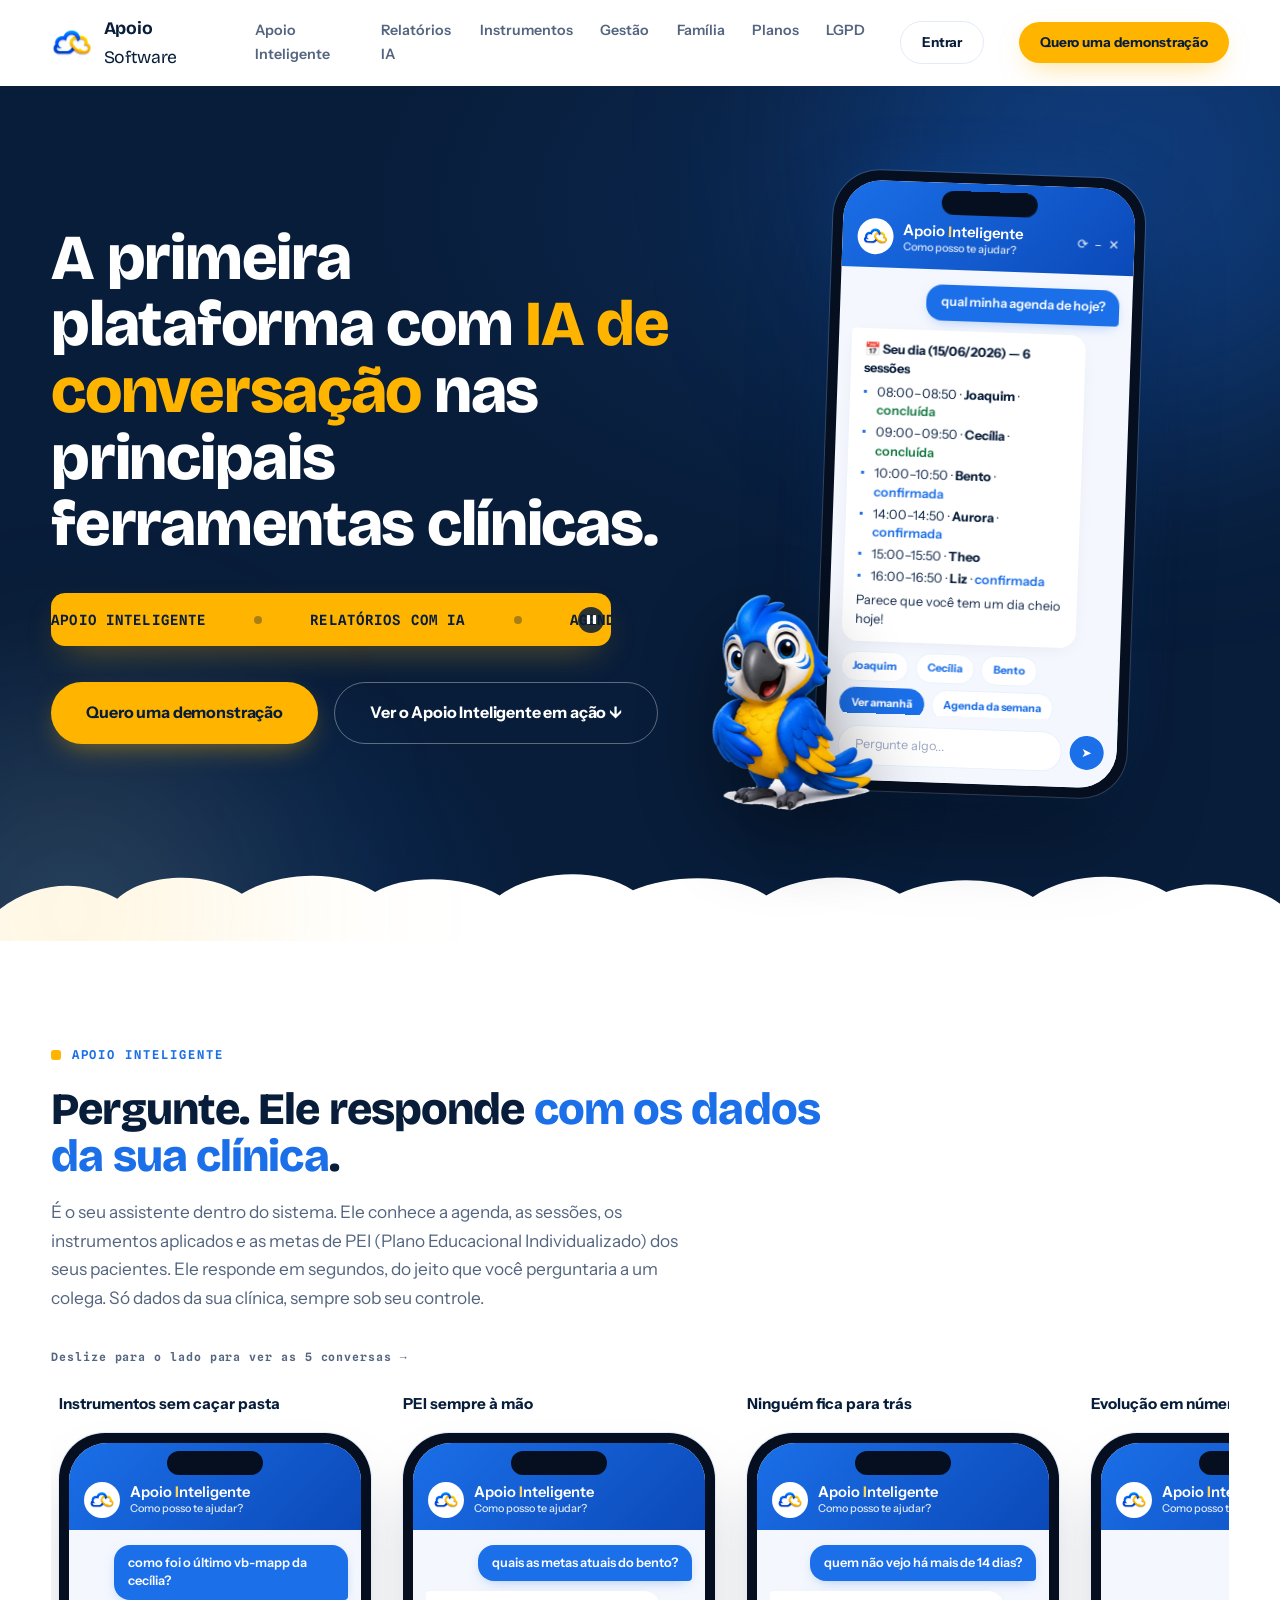
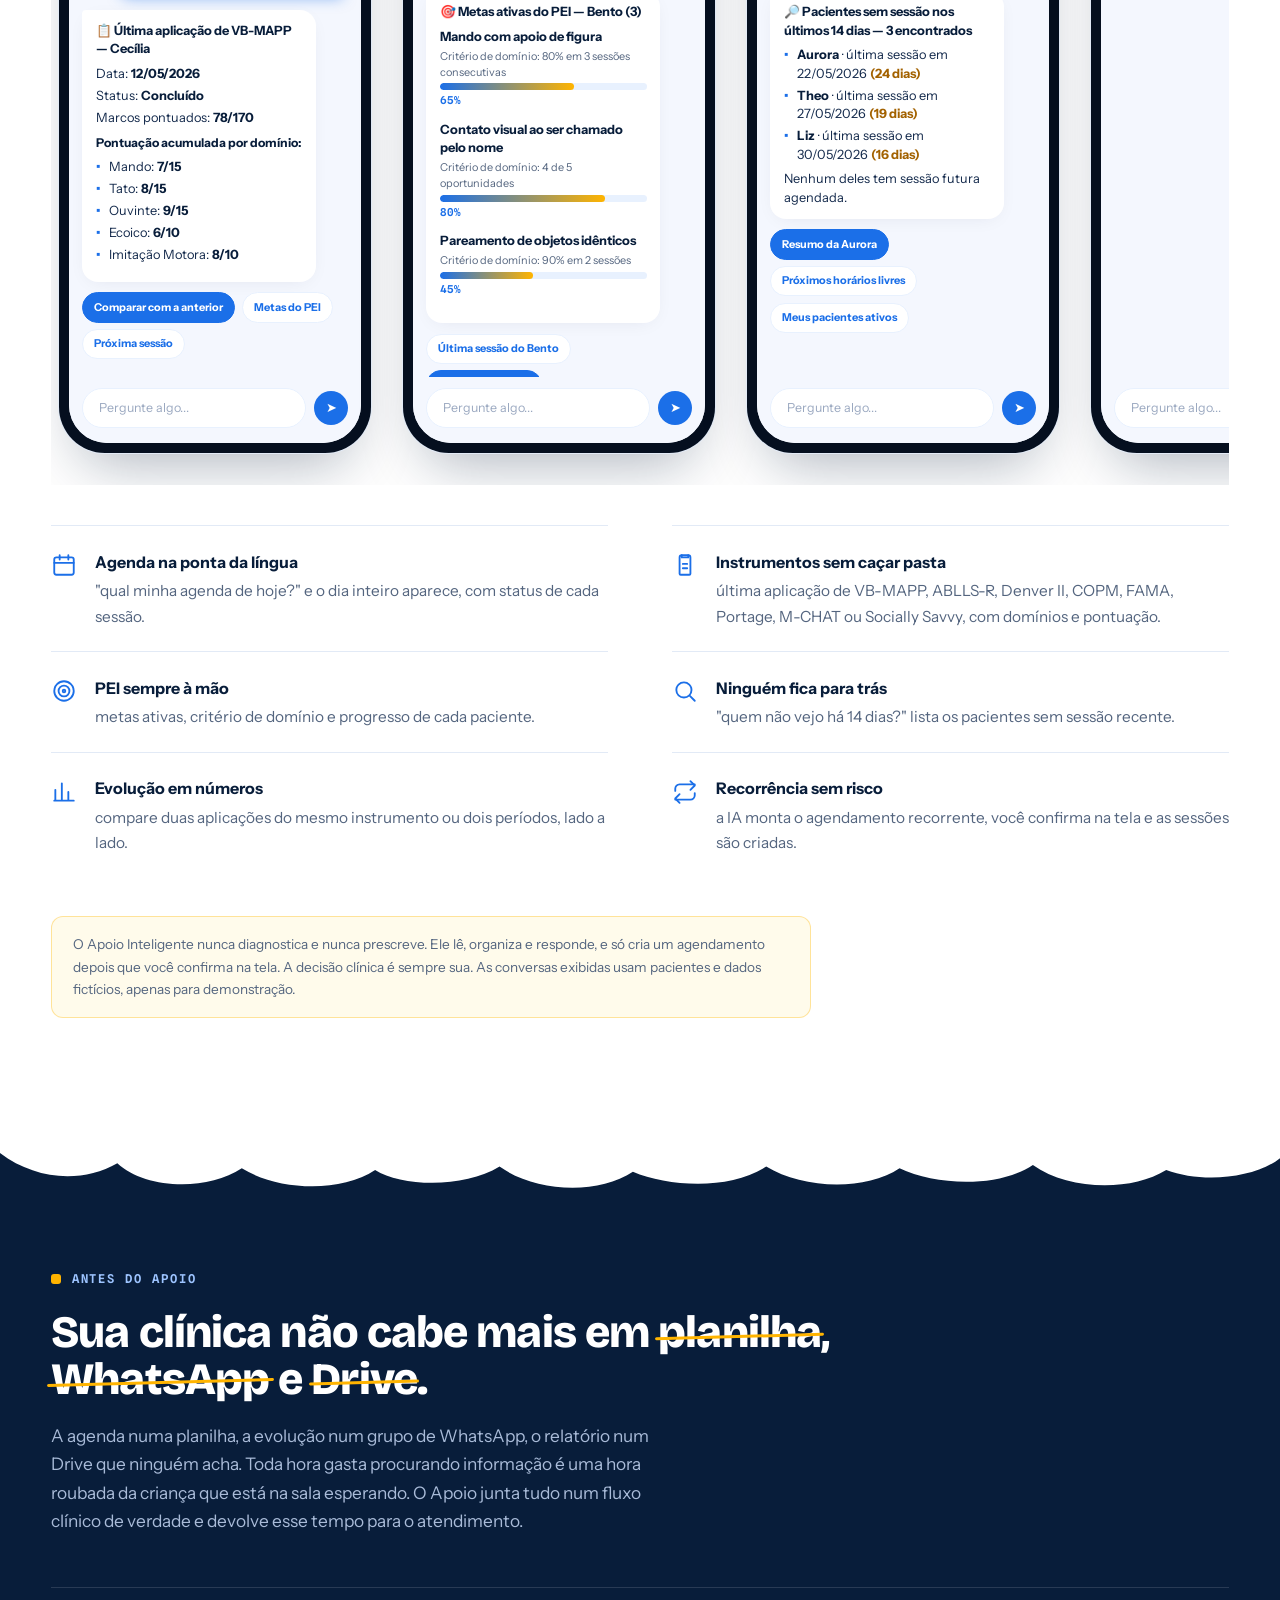
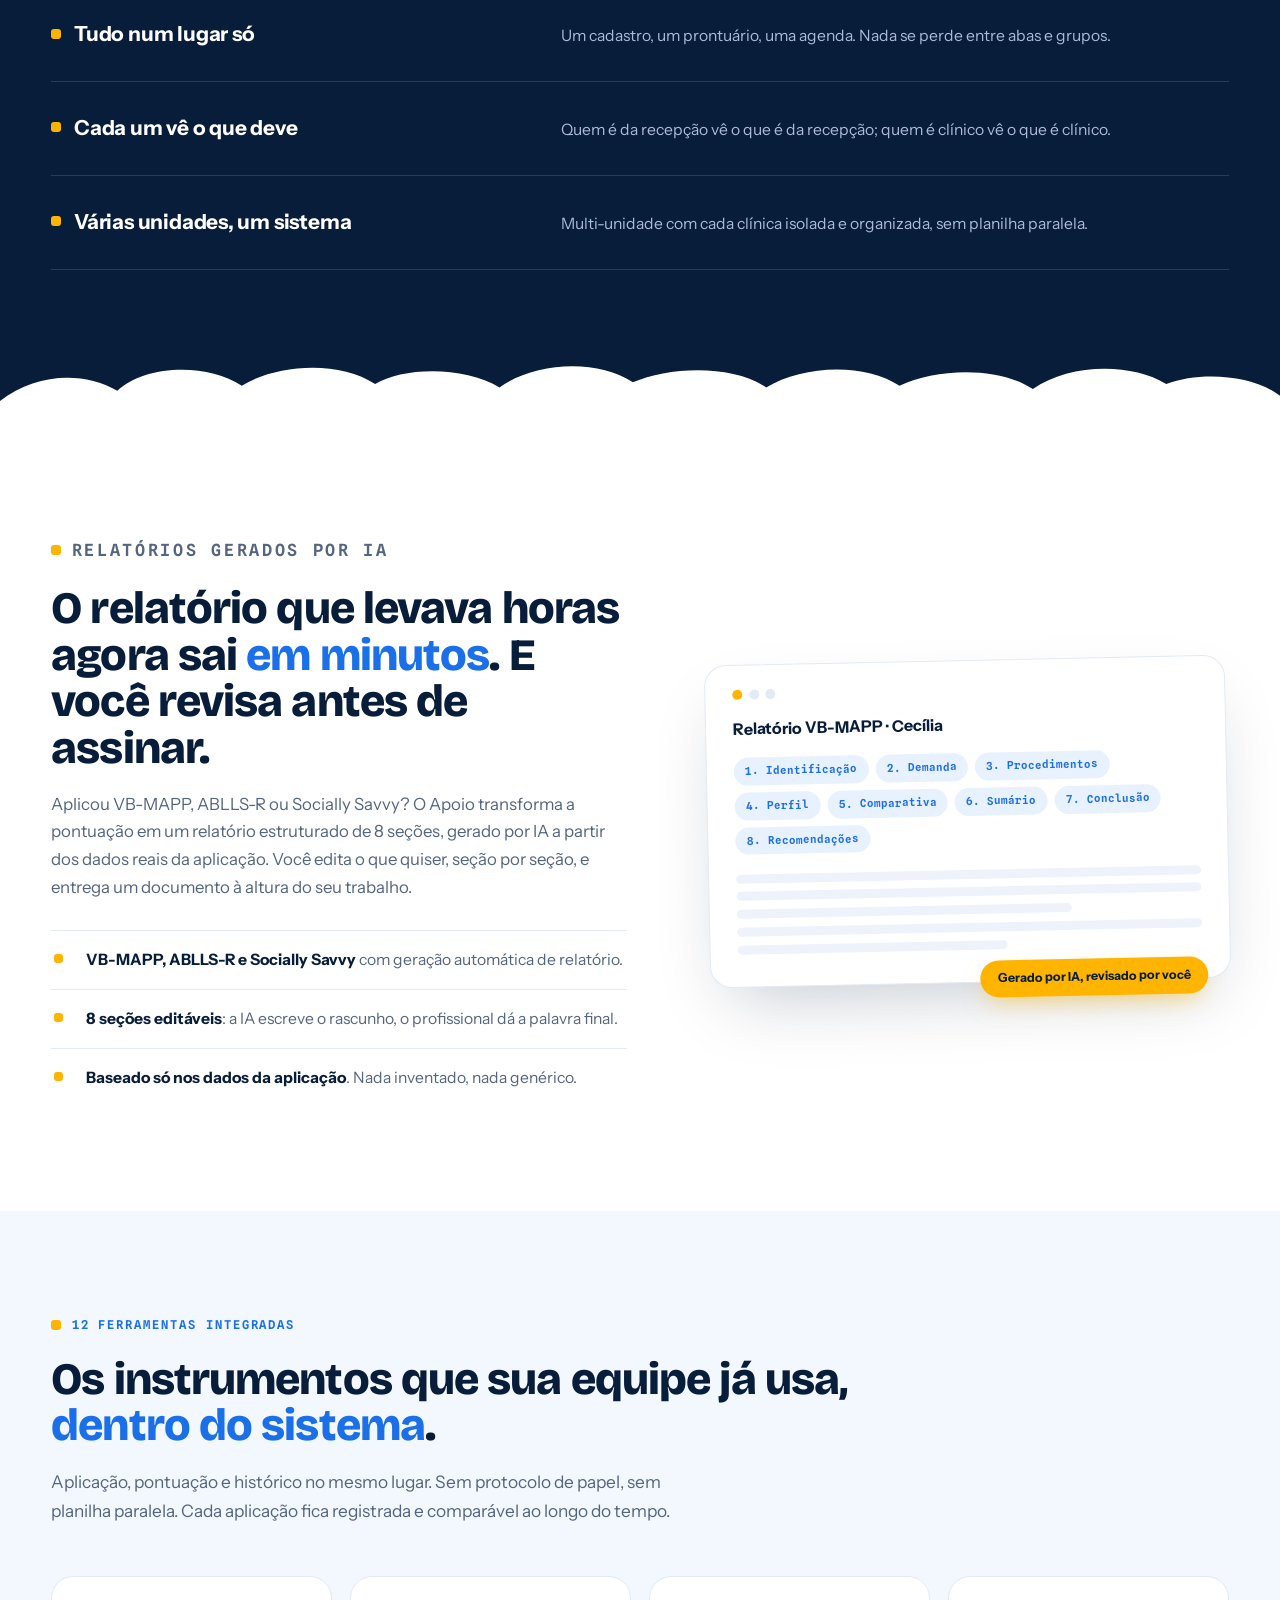
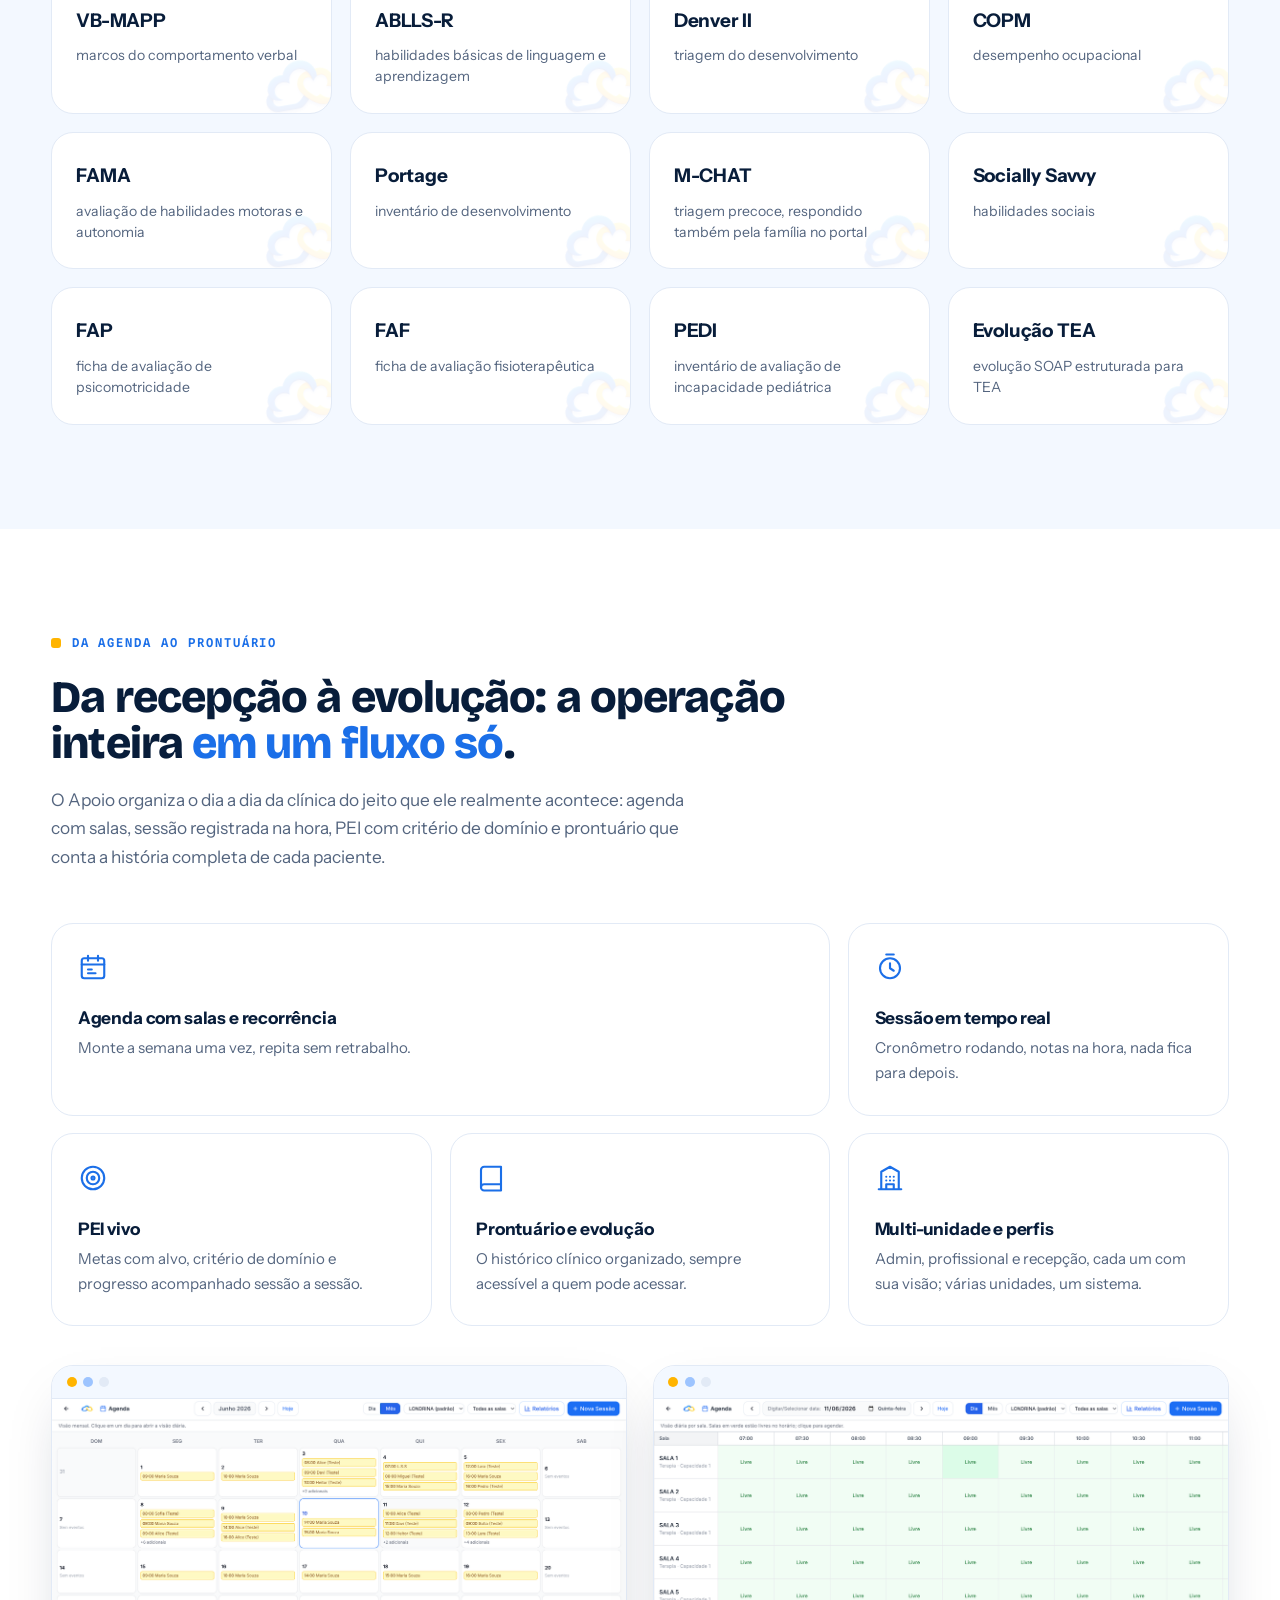
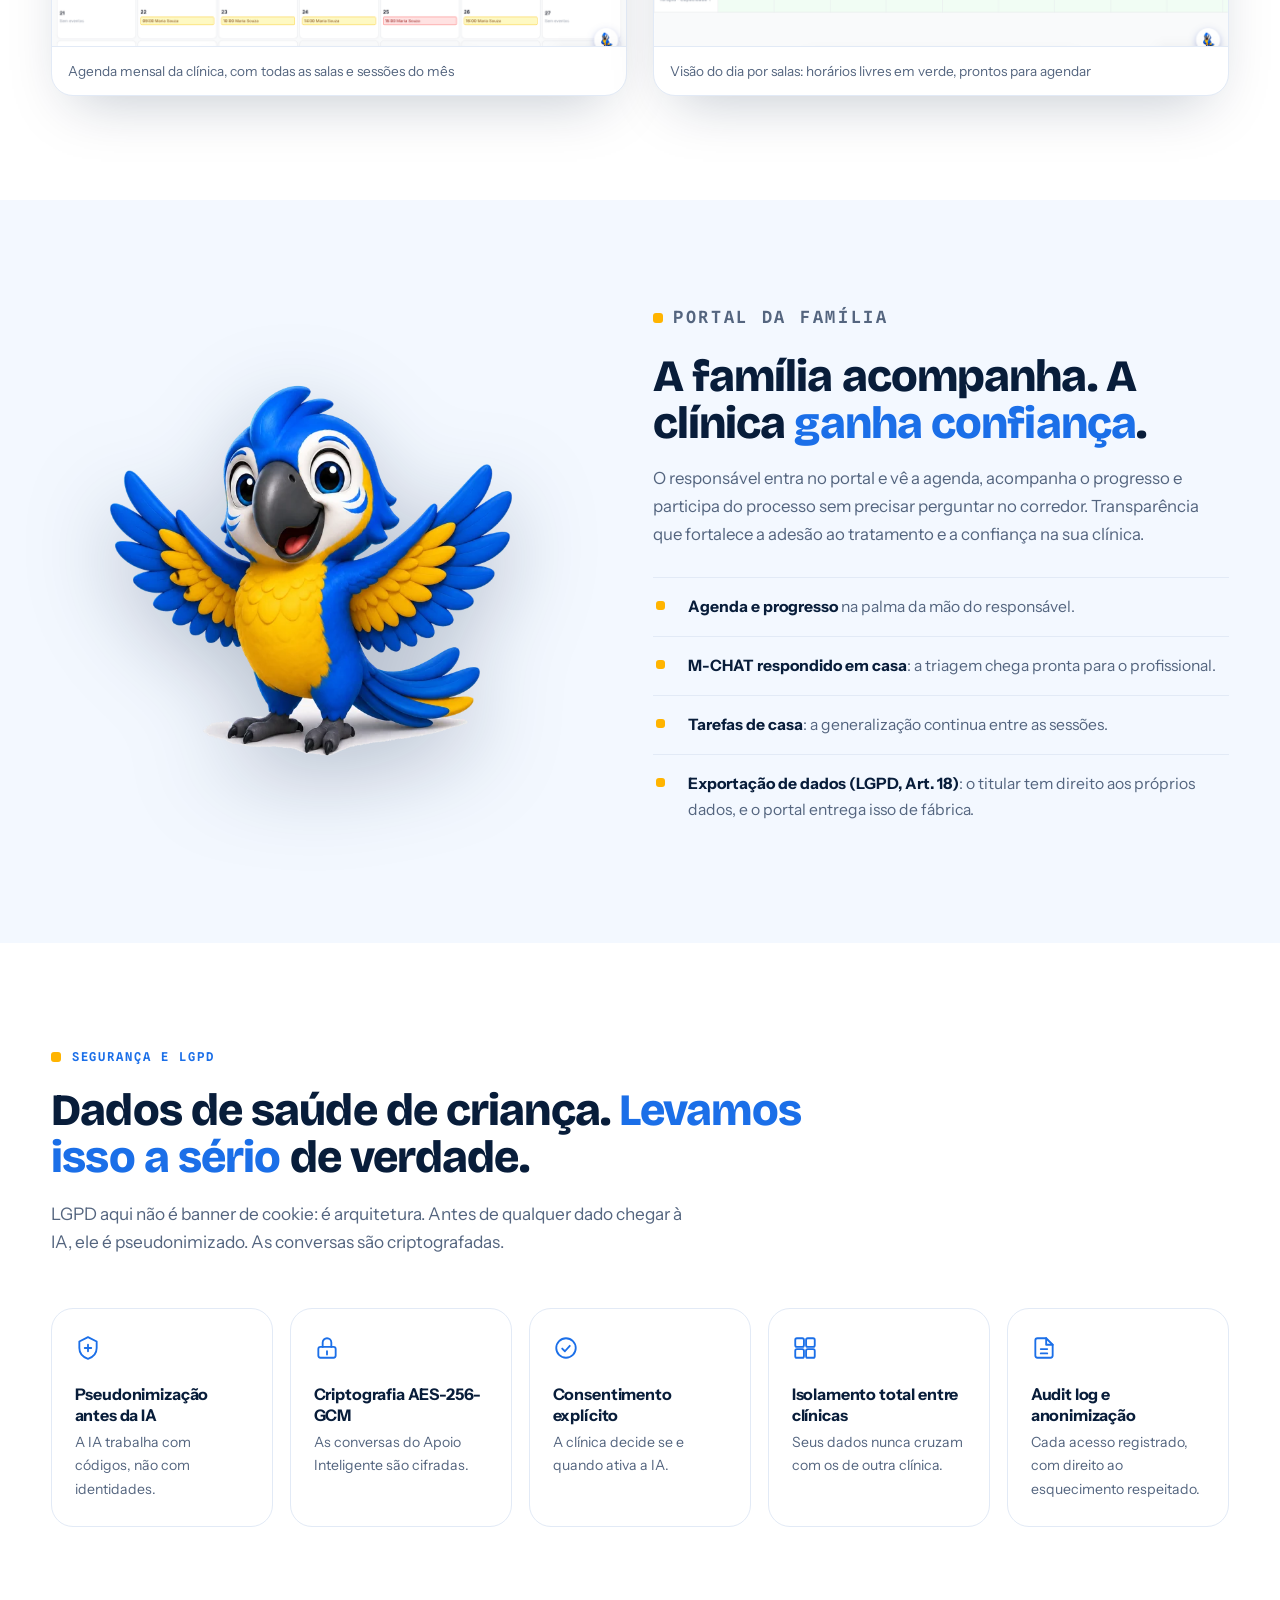
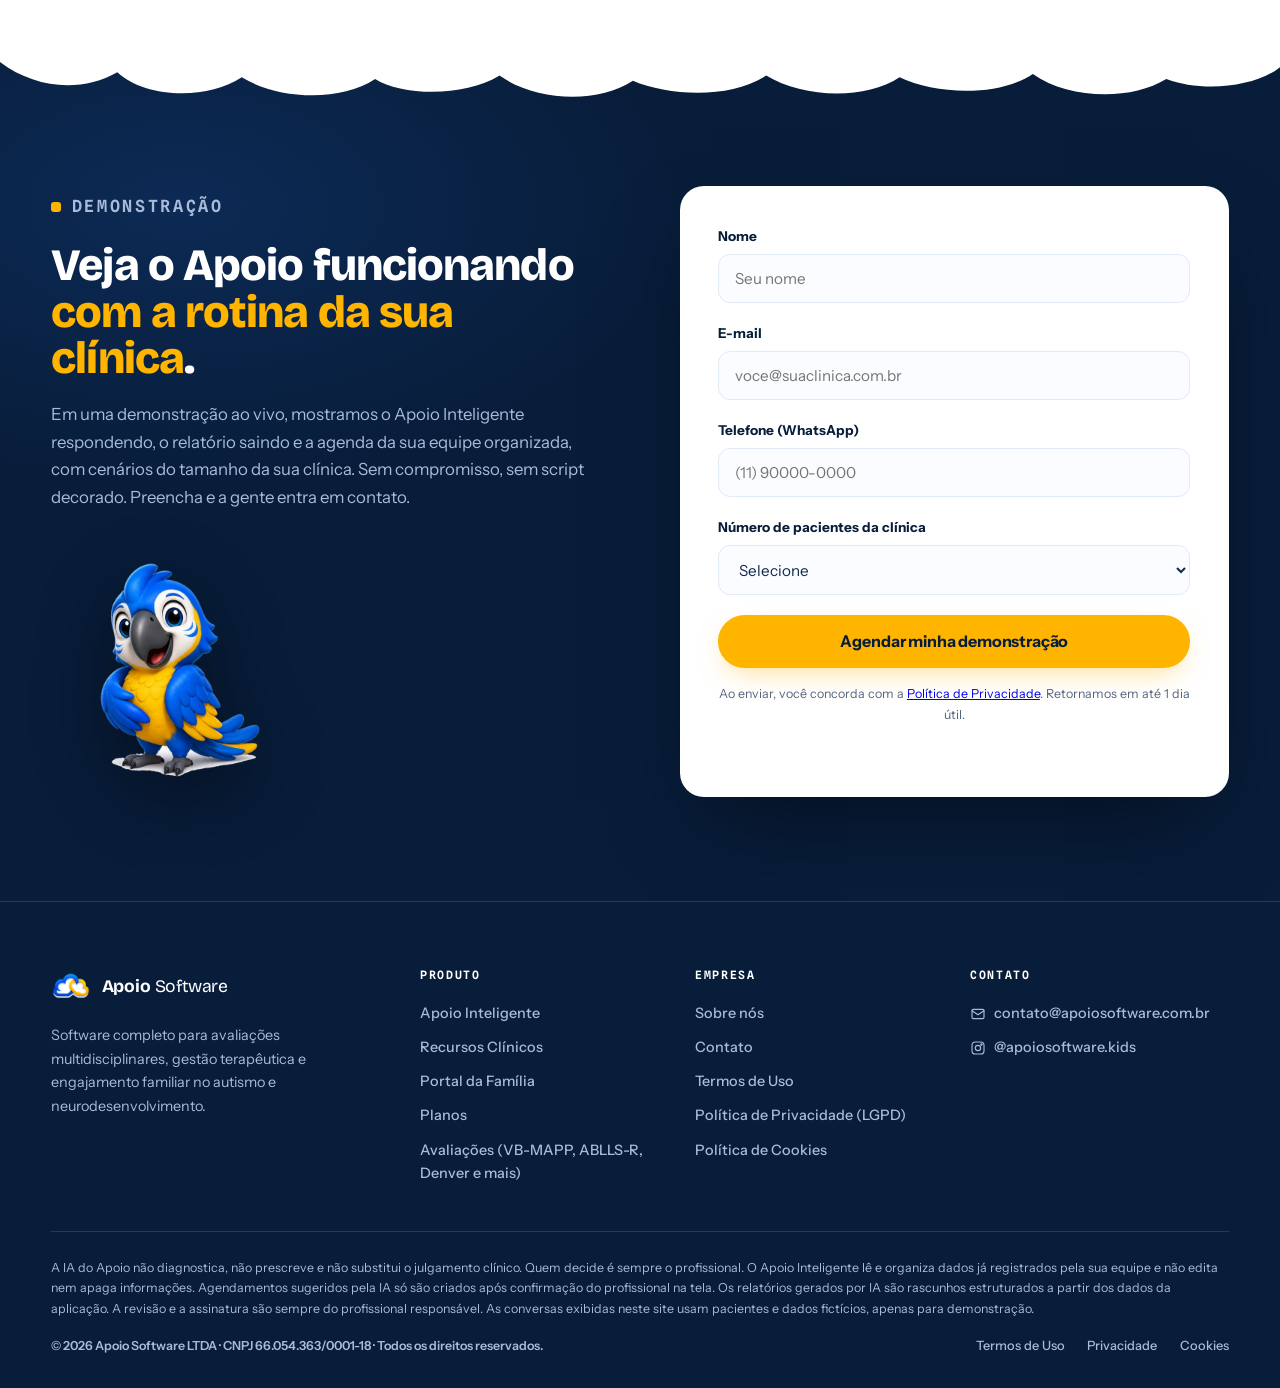
==== commit 9678eb27: "Pro: 'Entre em contato' no preço; remove frase de isolamento/consentimento na seção LGPD Co-Authored" ====
--- a/index.html
+++ b/index.html
@@ -483,7 +483,7 @@
       <div class="section-head reveal">
         <p class="eyebrow">Segurança e LGPD</p>
         <h2 id="seg-title">Dados de saúde de criança. <span class="az">Levamos isso a sério</span> de verdade.</h2>
-        <p class="section-sub">LGPD aqui não é banner de cookie: é arquitetura. Antes de qualquer dado chegar à IA, ele é pseudonimizado. As conversas são criptografadas. Cada clínica é isolada das demais. E nada disso funciona sem o consentimento explícito da clínica.</p>
+        <p class="section-sub">LGPD aqui não é banner de cookie: é arquitetura. Antes de qualquer dado chegar à IA, ele é pseudonimizado. As conversas são criptografadas.</p>
       </div>
       <div class="seg-grid">
         <article class="seg-card reveal">
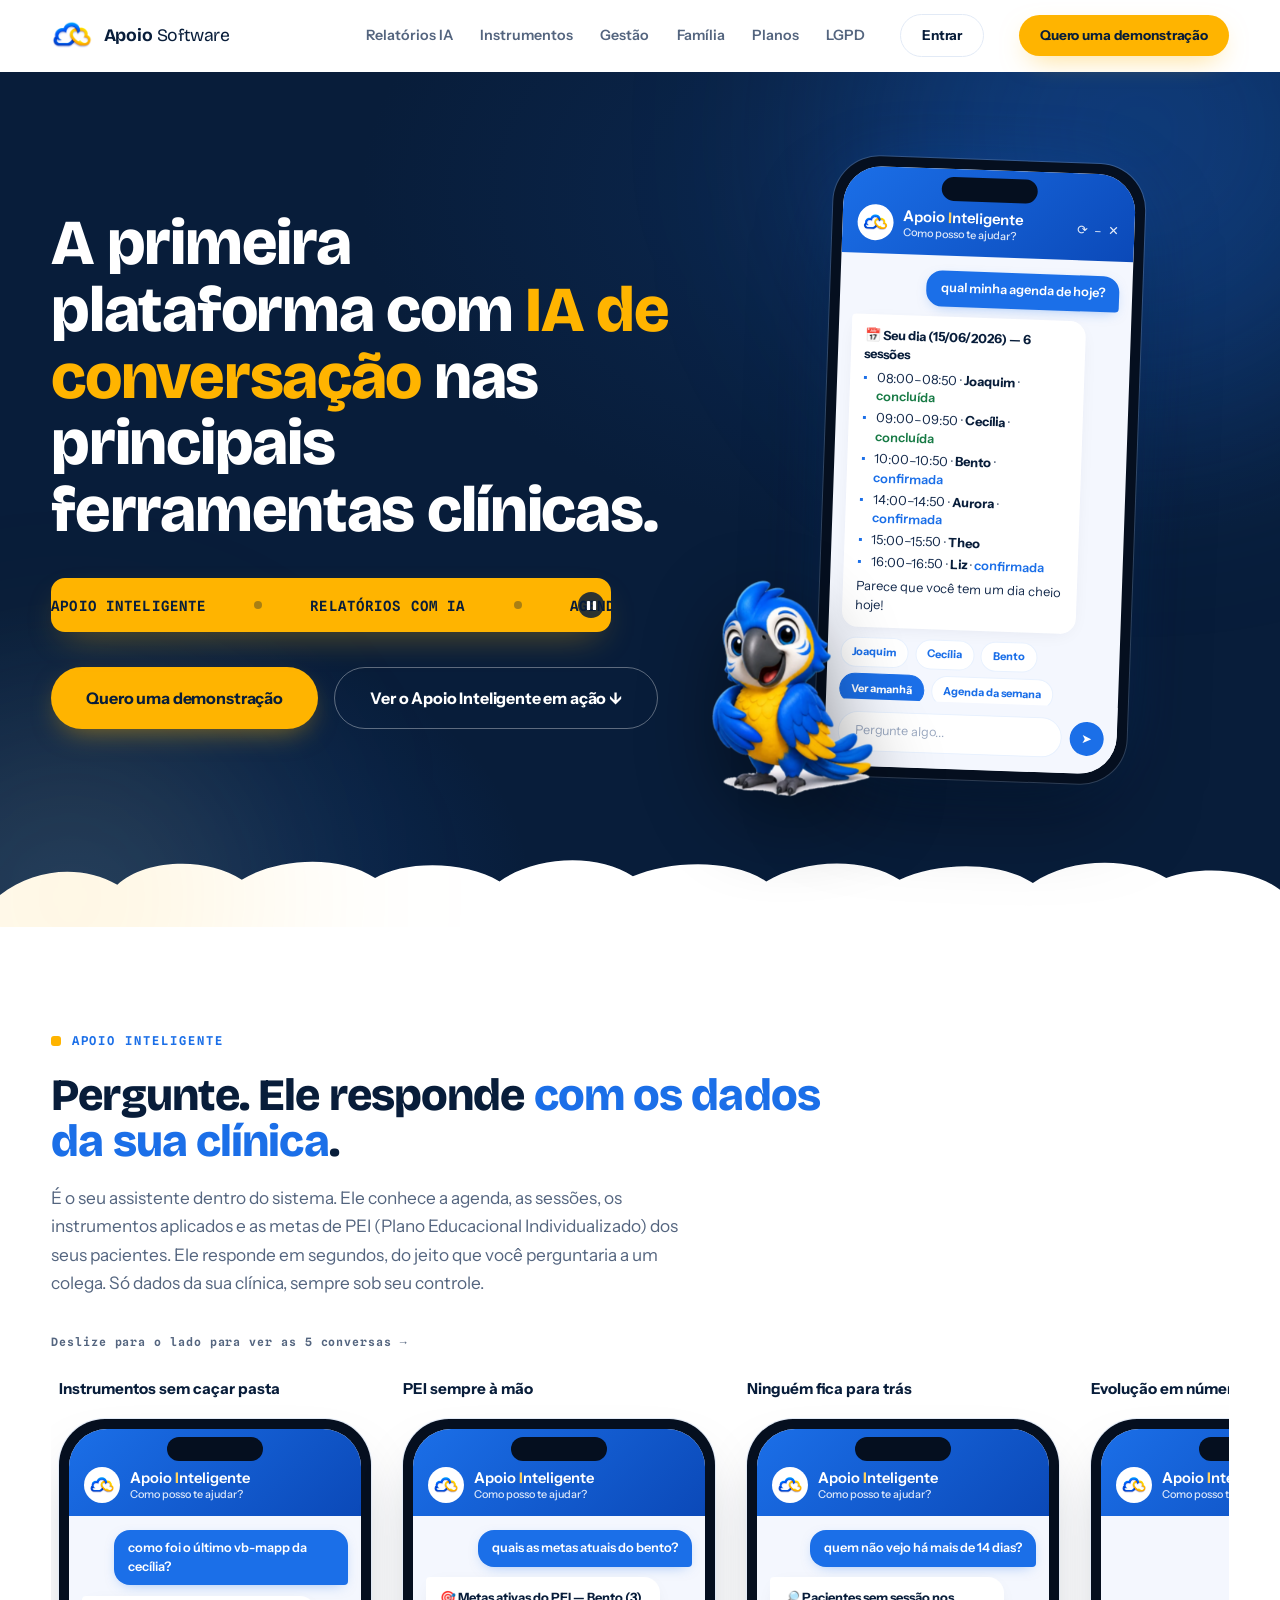
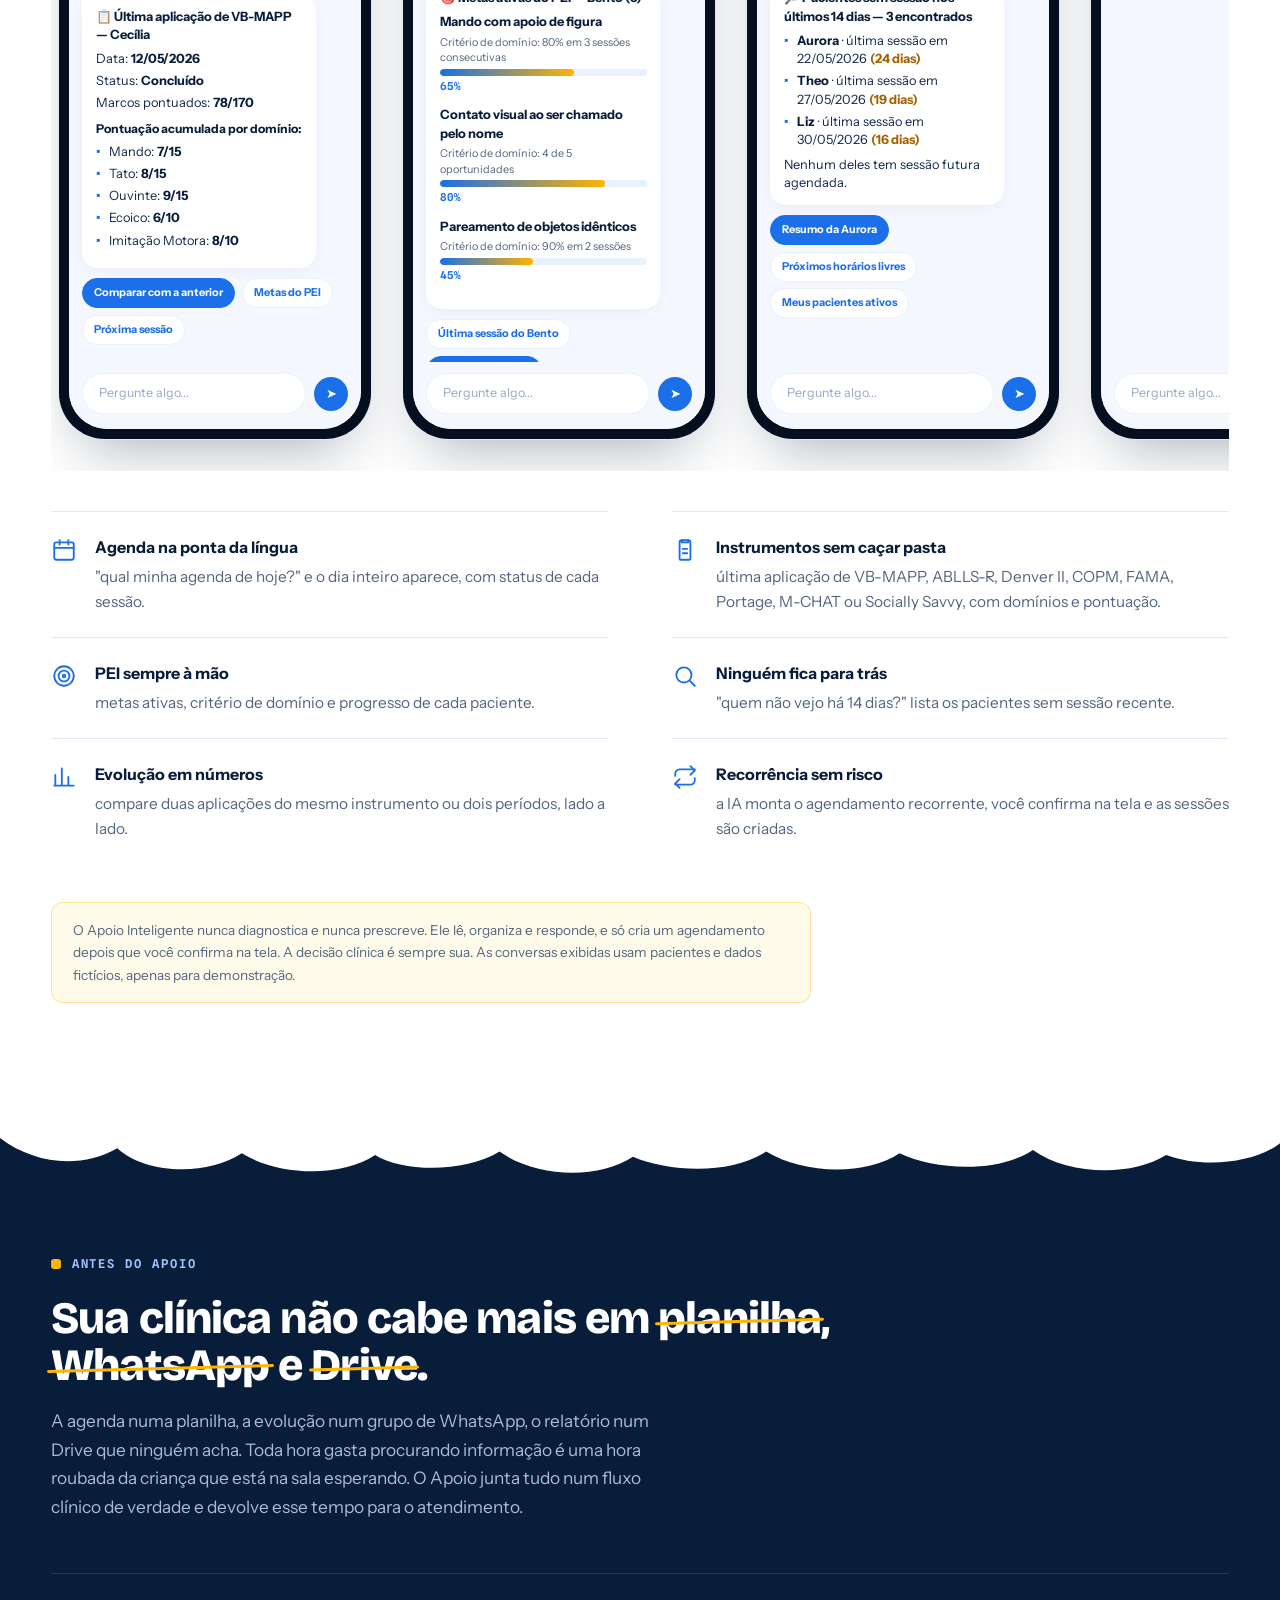
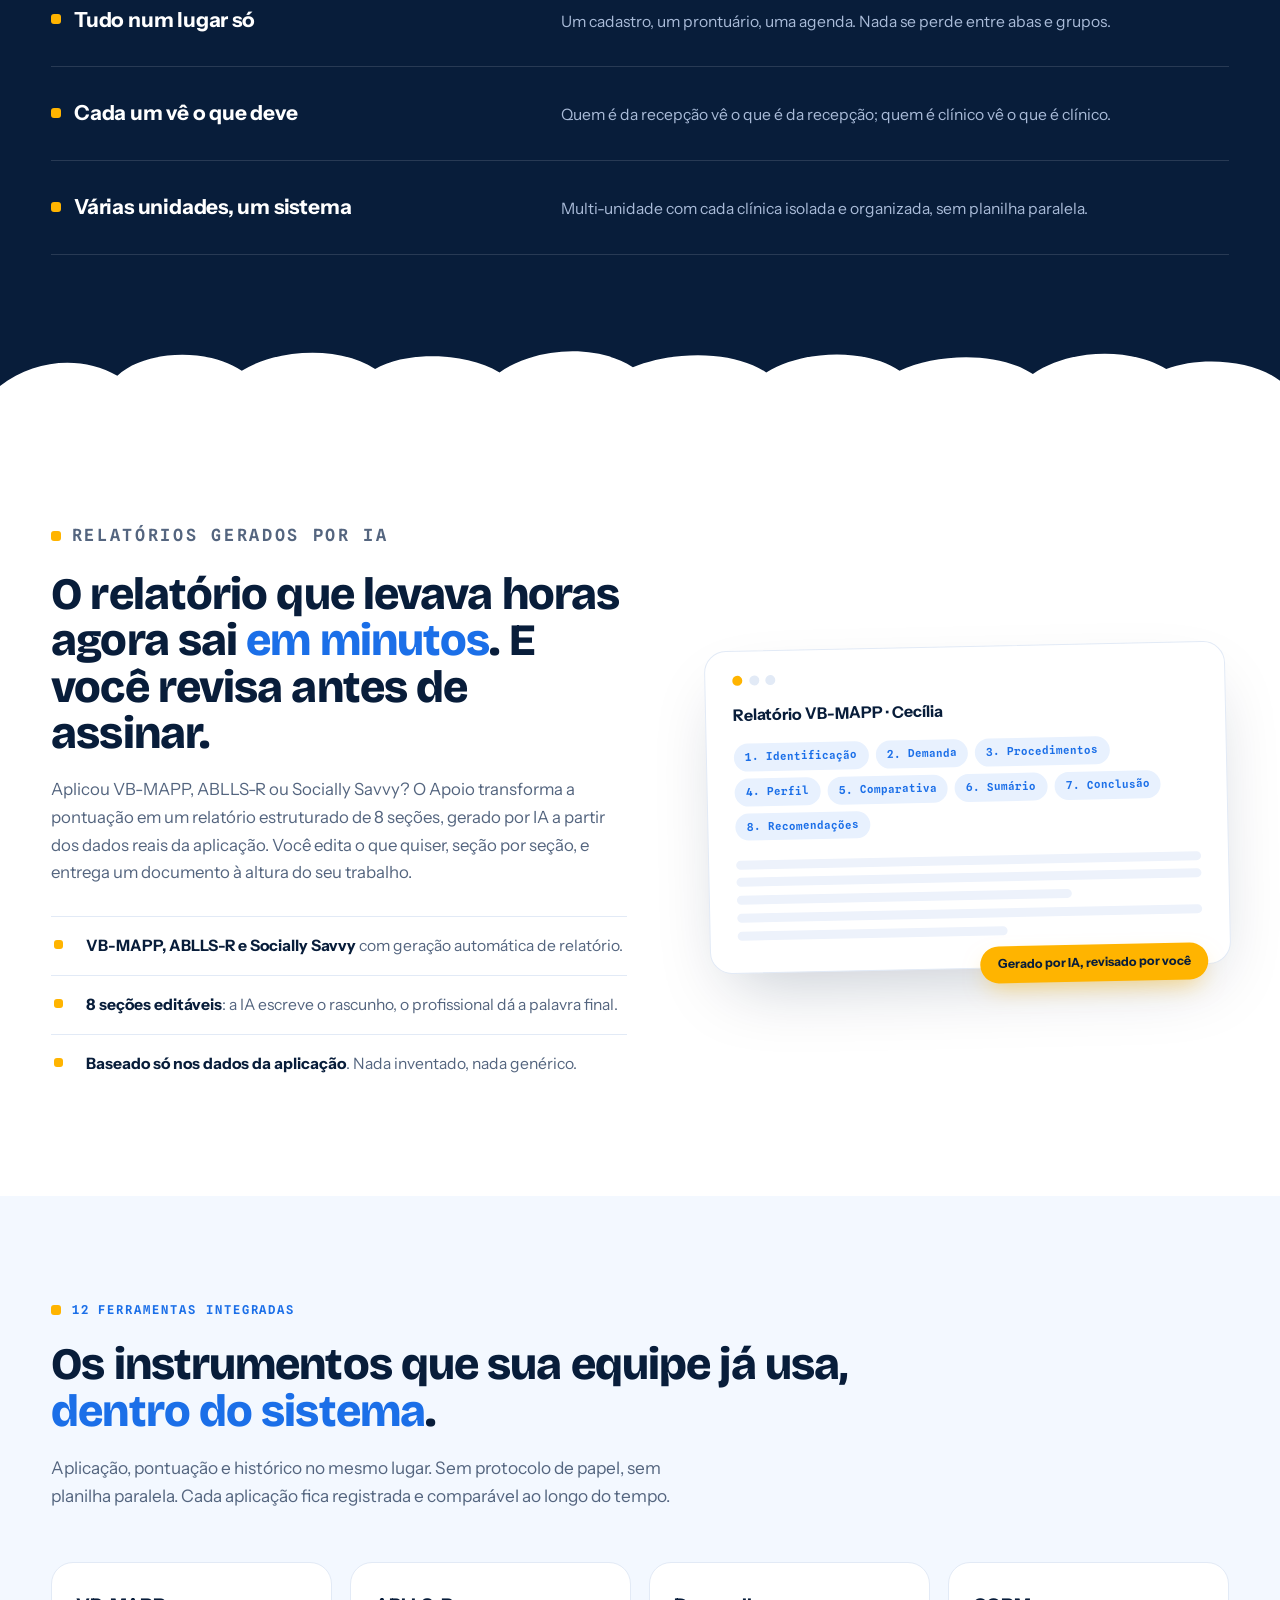
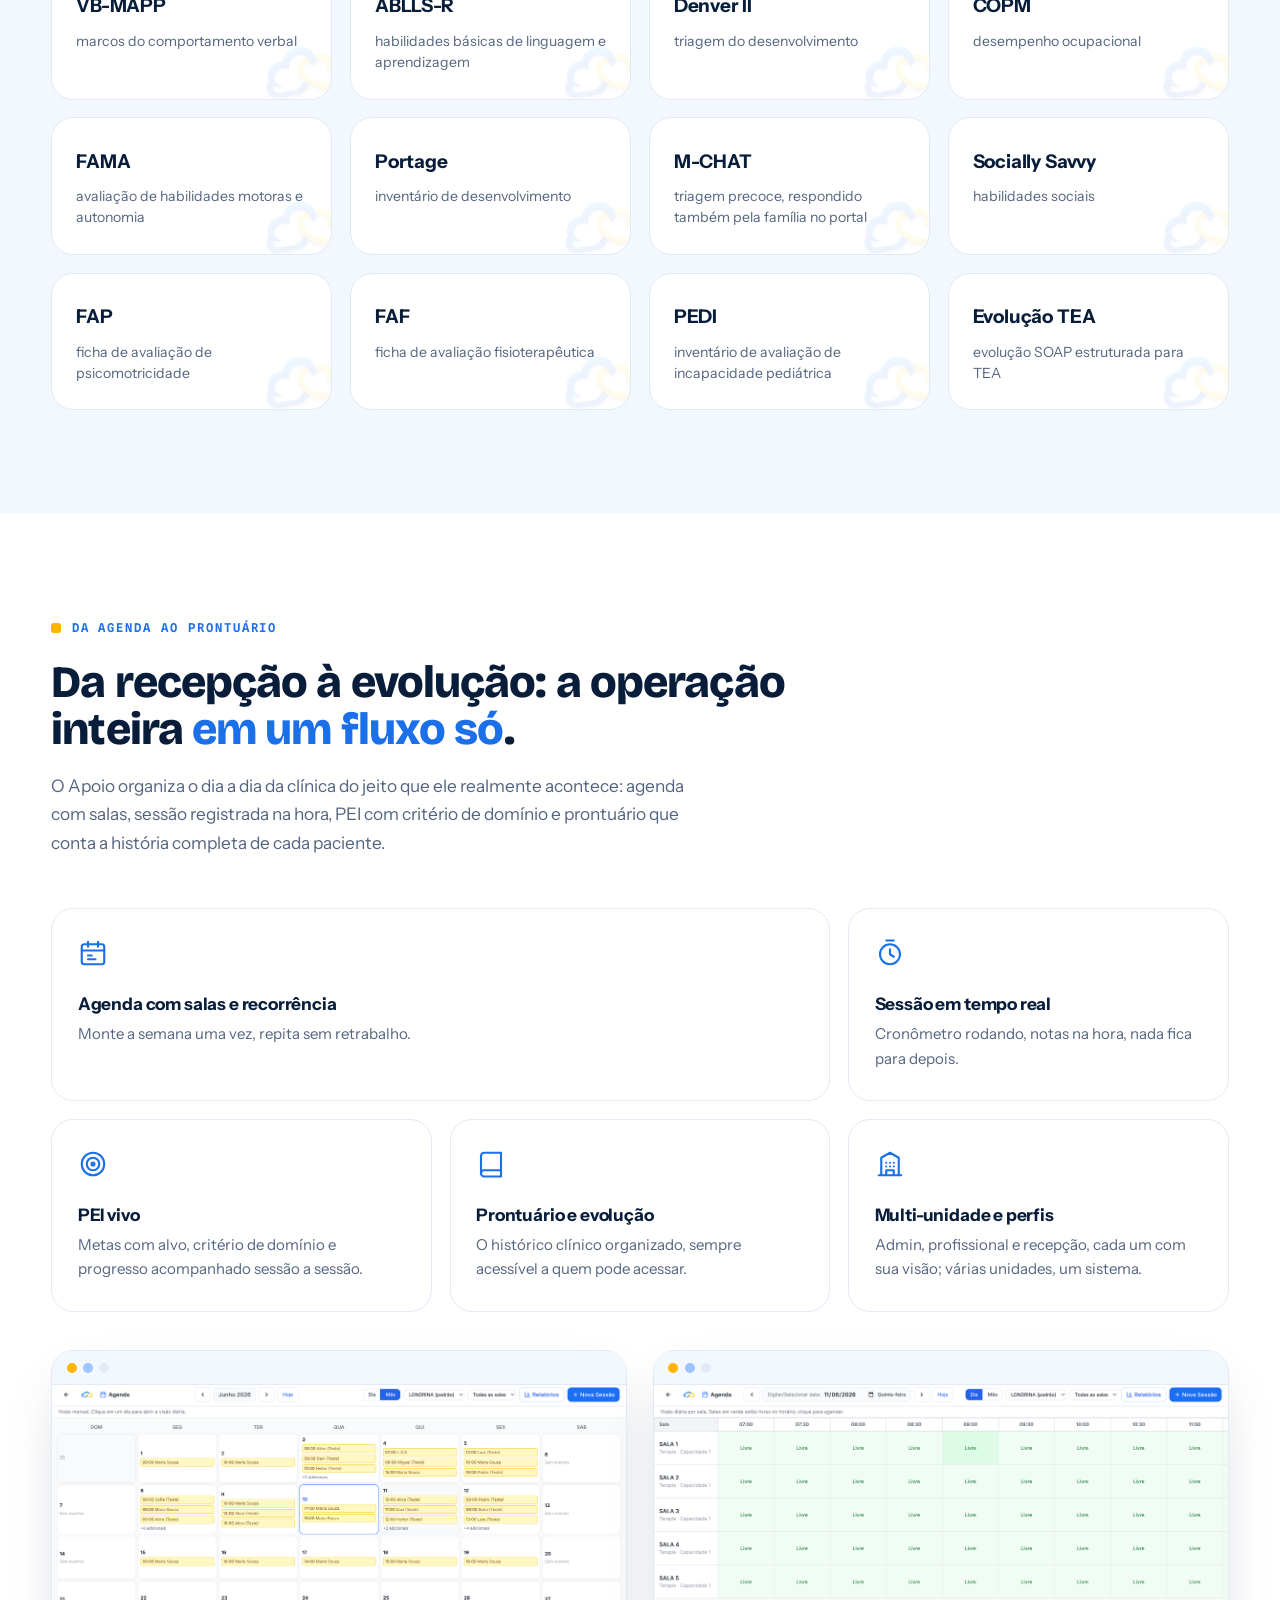
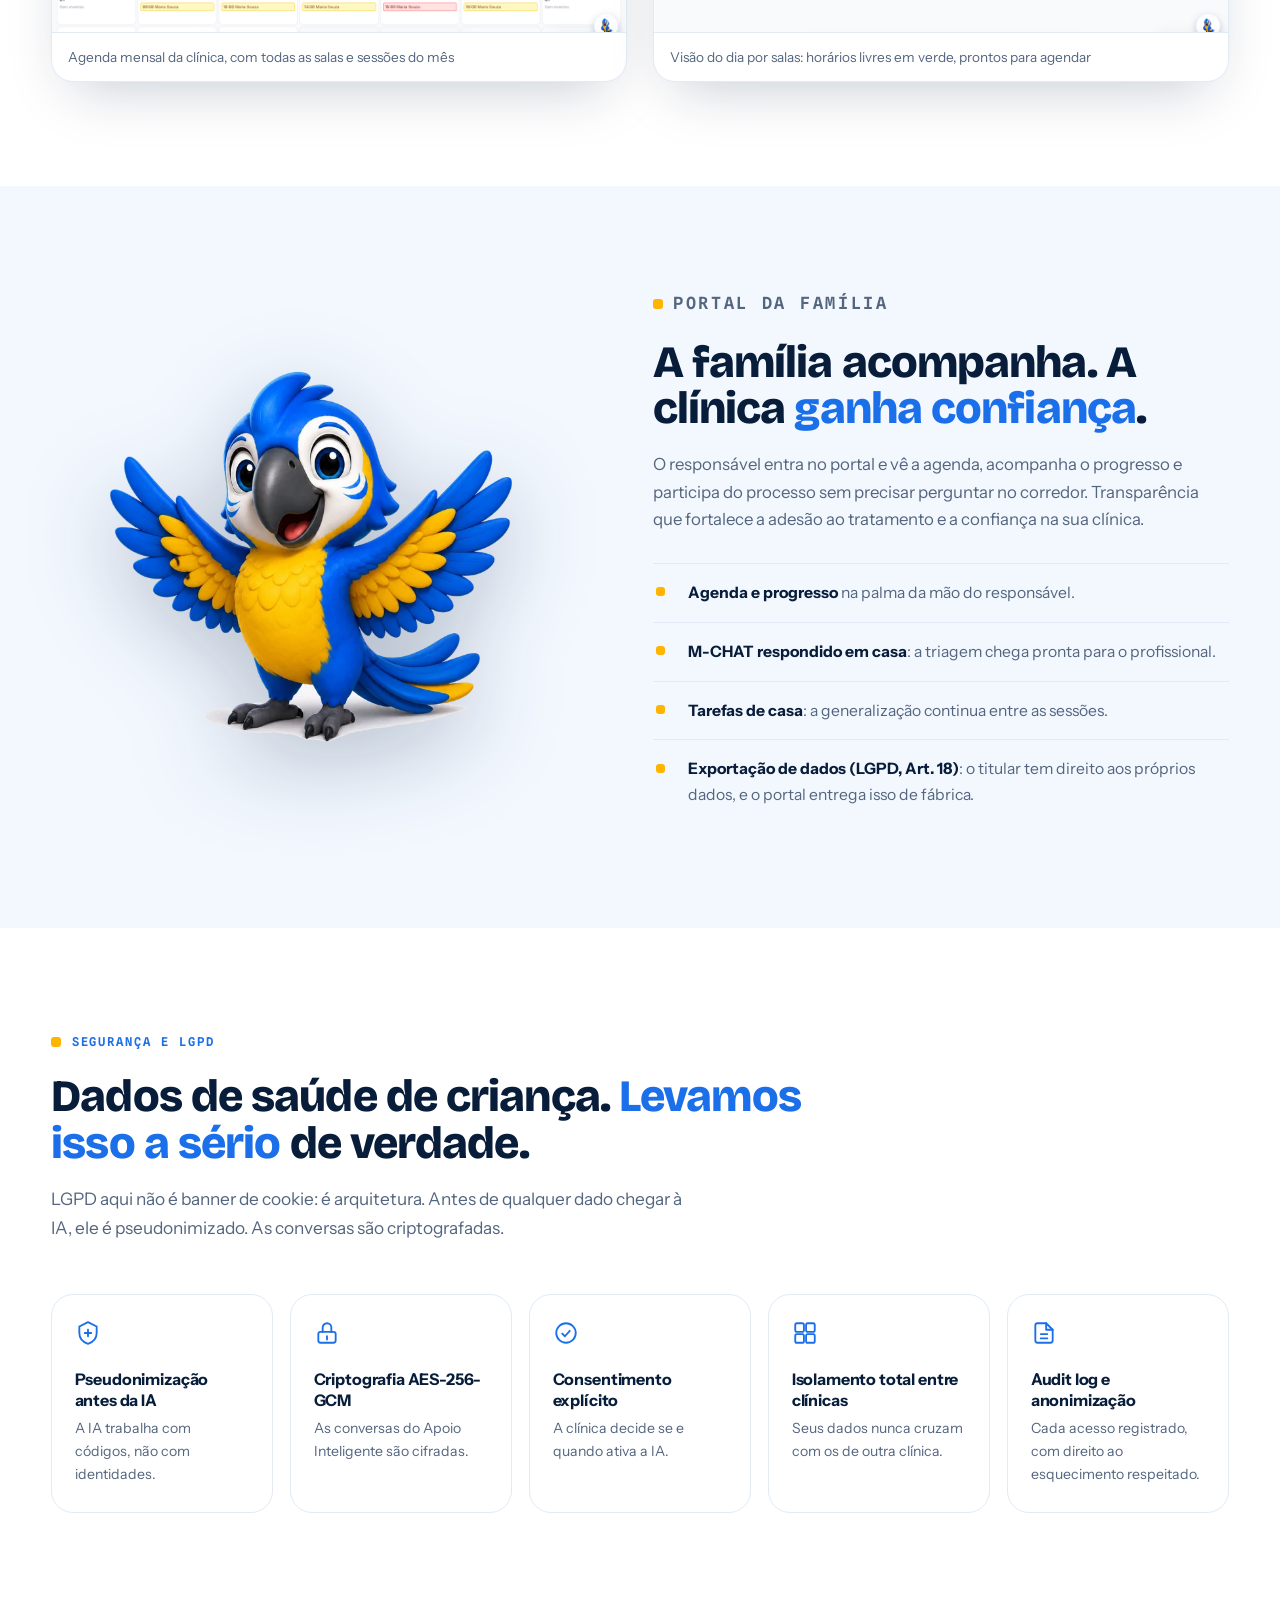
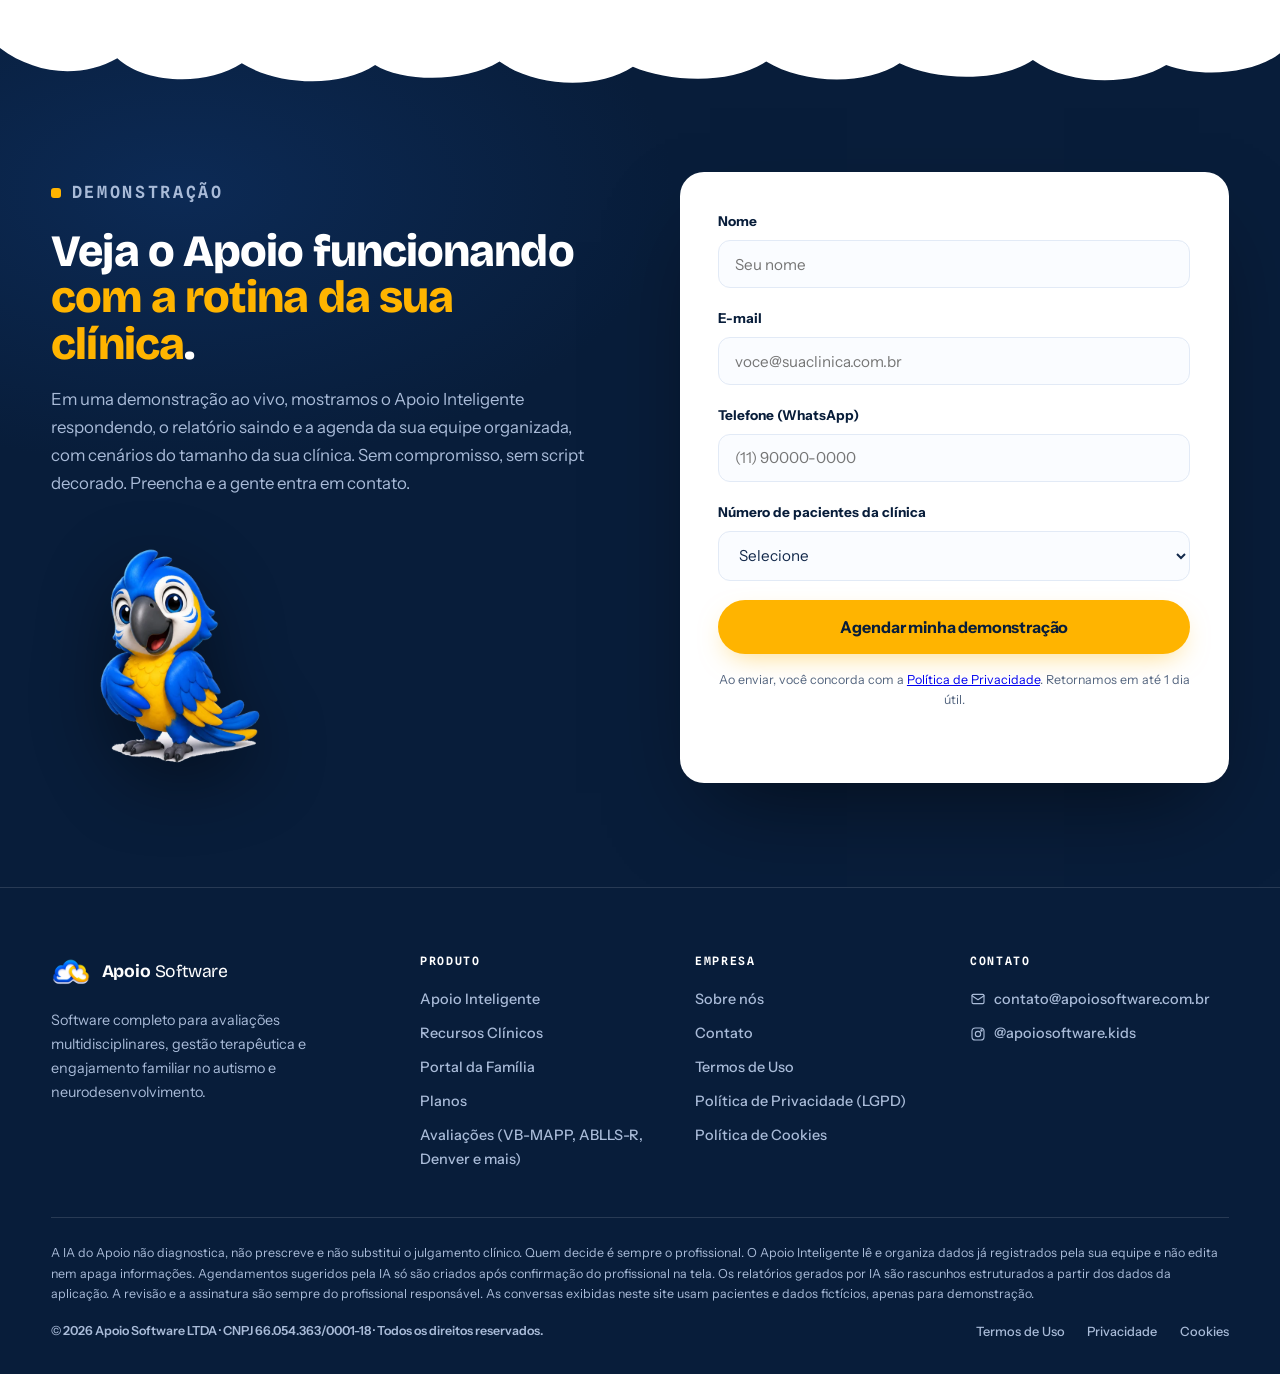
==== commit 95668560: "Canonical em todas as páginas, menu sem Apoio Inteligente, logo leva à raiz, âncoras sem # na URL e " ====
--- a/index.html
+++ b/index.html
@@ -5,6 +5,7 @@
   <meta name="viewport" content="width=device-width, initial-scale=1.0">
   <title>Apoio Software: o primeiro sistema de acompanhamento terapêutico com Inteligência Artificial</title>
   <meta name="description" content="O Apoio Software é o primeiro sistema de acompanhamento terapêutico com IA. Agenda, instrumentos clínicos, PEI, relatórios gerados por IA e portal da família. Tudo em um lugar, com LGPD de verdade.">
+  <link rel="canonical" href="https://apoiosoftware.com.br/">
   <link rel="icon" type="image/png" href="assets/favicon.png">
   <link rel="preconnect" href="https://fonts.googleapis.com">
   <link rel="preconnect" href="https://fonts.gstatic.com" crossorigin>
@@ -18,17 +19,16 @@
   <!-- ======================= HEADER ======================= -->
   <header class="site-header" id="topo">
     <div class="container header-inner">
-      <a href="#topo" class="brand" aria-label="Apoio Software, início">
+      <a href="/" class="brand" aria-label="Apoio Software, início">
         <img src="assets/logo-96.png" srcset="assets/logo-96.png 1x, assets/logo-320.png 2x" alt="Logo do Apoio Software: nuvem azul entrelaçada com nuvem-coração amarela" width="42" height="42">
         <span class="brand-name"><strong>Apoio</strong> Software</span>
       </a>
       <nav class="main-nav" aria-label="Navegação principal">
-        <a href="#apoio-inteligente">Apoio Inteligente</a>
         <a href="#relatorios">Relatórios IA</a>
         <a href="#instrumentos">Instrumentos</a>
         <a href="#gestao">Gestão</a>
         <a href="#familia">Família</a>
-        <a href="planos.html">Planos</a>
+        <a href="/planos">Planos</a>
         <a href="#seguranca">LGPD</a>
       </nav>
       <a href="https://portal.apoiosoftware.com.br" class="btn btn-outline btn-header btn-entrar">Entrar</a>
@@ -551,7 +551,7 @@
           </select>
         </div>
         <button type="submit" class="btn btn-primary btn-lg btn-full">Agendar minha demonstração</button>
-        <p class="form-micro">Ao enviar, você concorda com a <a href="politica-de-privacidade.html">Política de Privacidade</a>. Retornamos em até 1 dia útil.</p>
+        <p class="form-micro">Ao enviar, você concorda com a <a href="/politica-de-privacidade">Política de Privacidade</a>. Retornamos em até 1 dia útil.</p>
         <p class="form-feedback" role="status" aria-live="polite"></p>
       </form>
     </div>
@@ -563,7 +563,7 @@
   <footer class="site-footer">
     <div class="container footer-grid">
       <div class="footer-brand">
-        <a href="#topo" class="brand">
+        <a href="/" class="brand">
           <img src="assets/logo-96.png" srcset="assets/logo-96.png 1x, assets/logo-320.png 2x" alt="Logo do Apoio Software" width="40" height="40">
           <span class="brand-name"><strong>Apoio</strong> Software</span>
         </a>
@@ -574,16 +574,16 @@
         <a href="#apoio-inteligente">Apoio Inteligente</a>
         <a href="#gestao">Recursos Clínicos</a>
         <a href="#familia">Portal da Família</a>
-        <a href="planos.html">Planos</a>
+        <a href="/planos">Planos</a>
         <a href="#instrumentos">Avaliações (VB-MAPP, ABLLS-R, Denver e mais)</a>
       </nav>
       <nav class="footer-nav" aria-label="Empresa">
         <h4>Empresa</h4>
-        <a href="sobre.html">Sobre nós</a>
+        <a href="/sobre">Sobre nós</a>
         <a href="#demonstracao">Contato</a>
-        <a href="termos-de-uso.html">Termos de Uso</a>
-        <a href="politica-de-privacidade.html">Política de Privacidade (LGPD)</a>
-        <a href="politica-de-cookies.html">Política de Cookies</a>
+        <a href="/termos-de-uso">Termos de Uso</a>
+        <a href="/politica-de-privacidade">Política de Privacidade (LGPD)</a>
+        <a href="/politica-de-cookies">Política de Cookies</a>
       </nav>
       <nav class="footer-nav" aria-label="Contato">
         <h4>Contato</h4>
@@ -600,9 +600,9 @@
       <div class="footer-bottom">
         <p class="footer-copy">© 2026 Apoio Software LTDA · CNPJ 66.054.363/0001-18 · Todos os direitos reservados.</p>
         <div class="footer-mini">
-          <a href="termos-de-uso.html">Termos de Uso</a>
-          <a href="politica-de-privacidade.html">Privacidade</a>
-          <a href="politica-de-cookies.html">Cookies</a>
+          <a href="/termos-de-uso">Termos de Uso</a>
+          <a href="/politica-de-privacidade">Privacidade</a>
+          <a href="/politica-de-cookies">Cookies</a>
         </div>
       </div>
     </div>
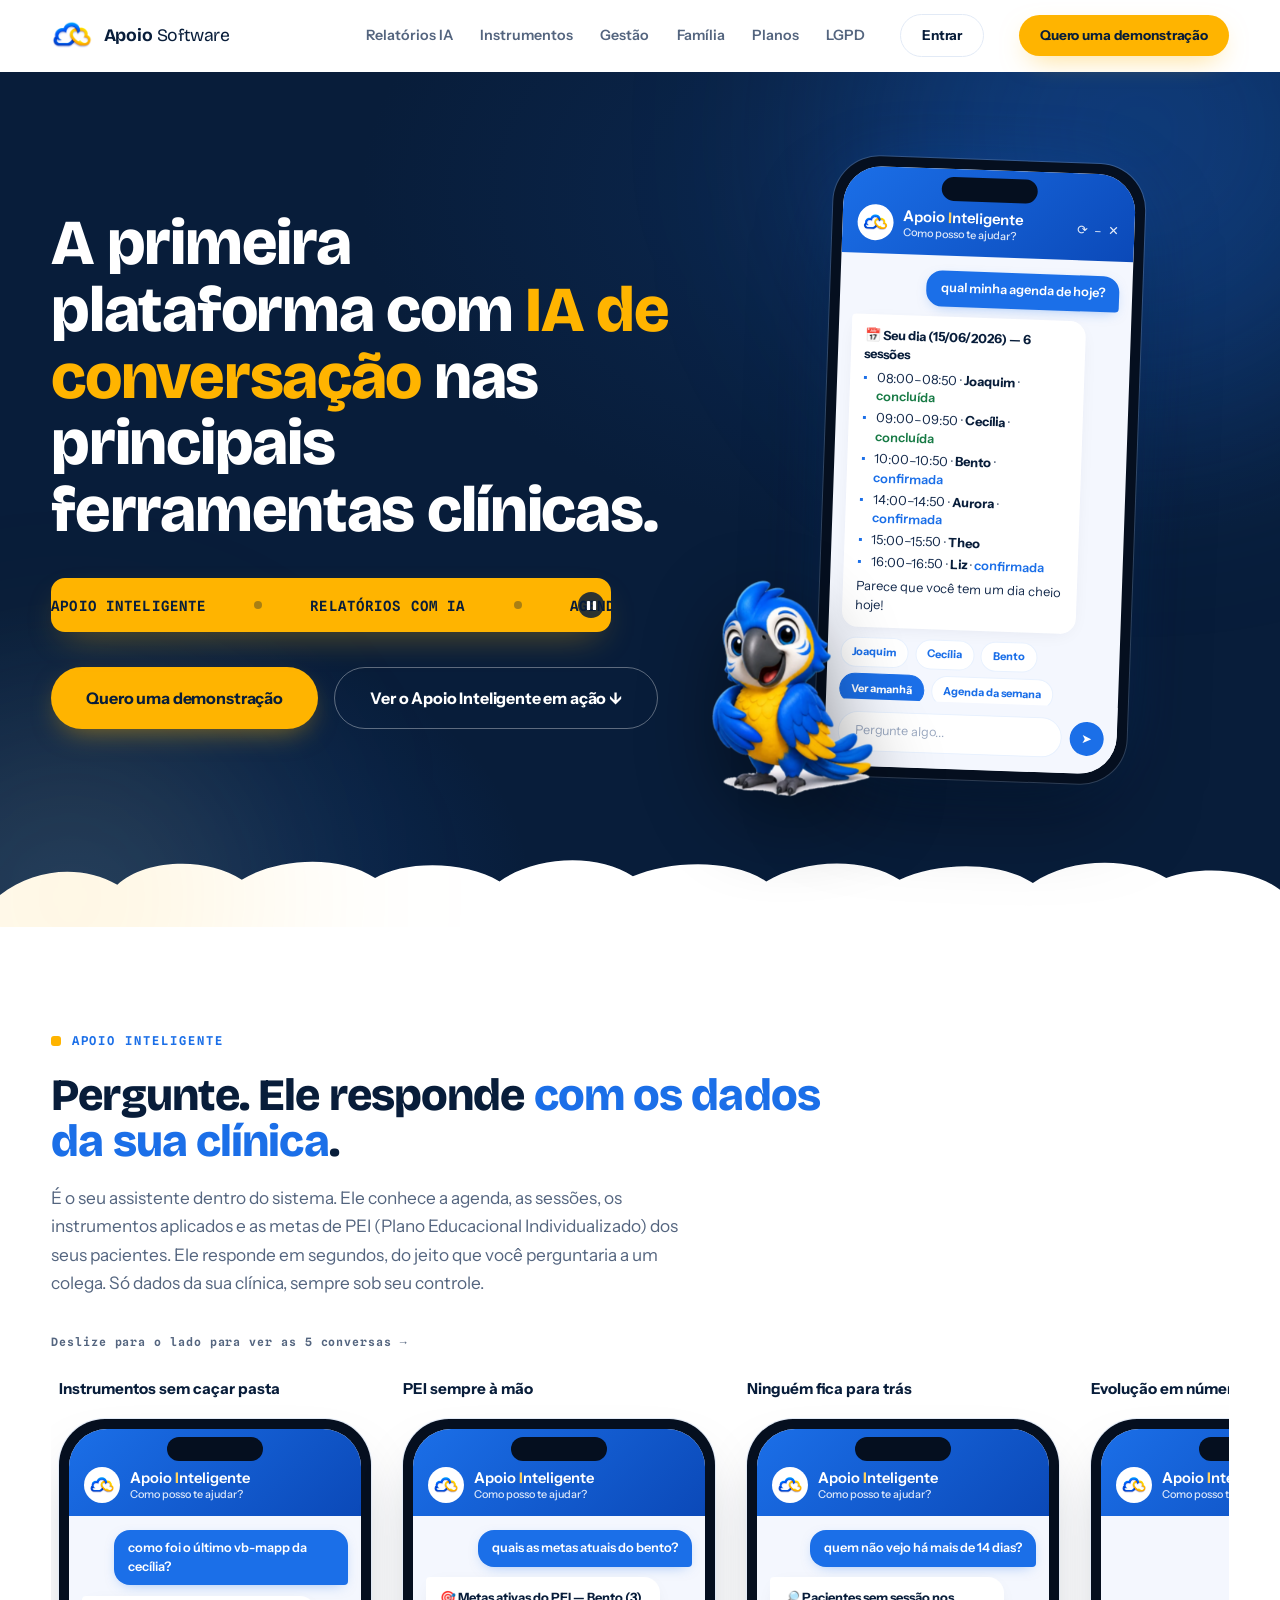
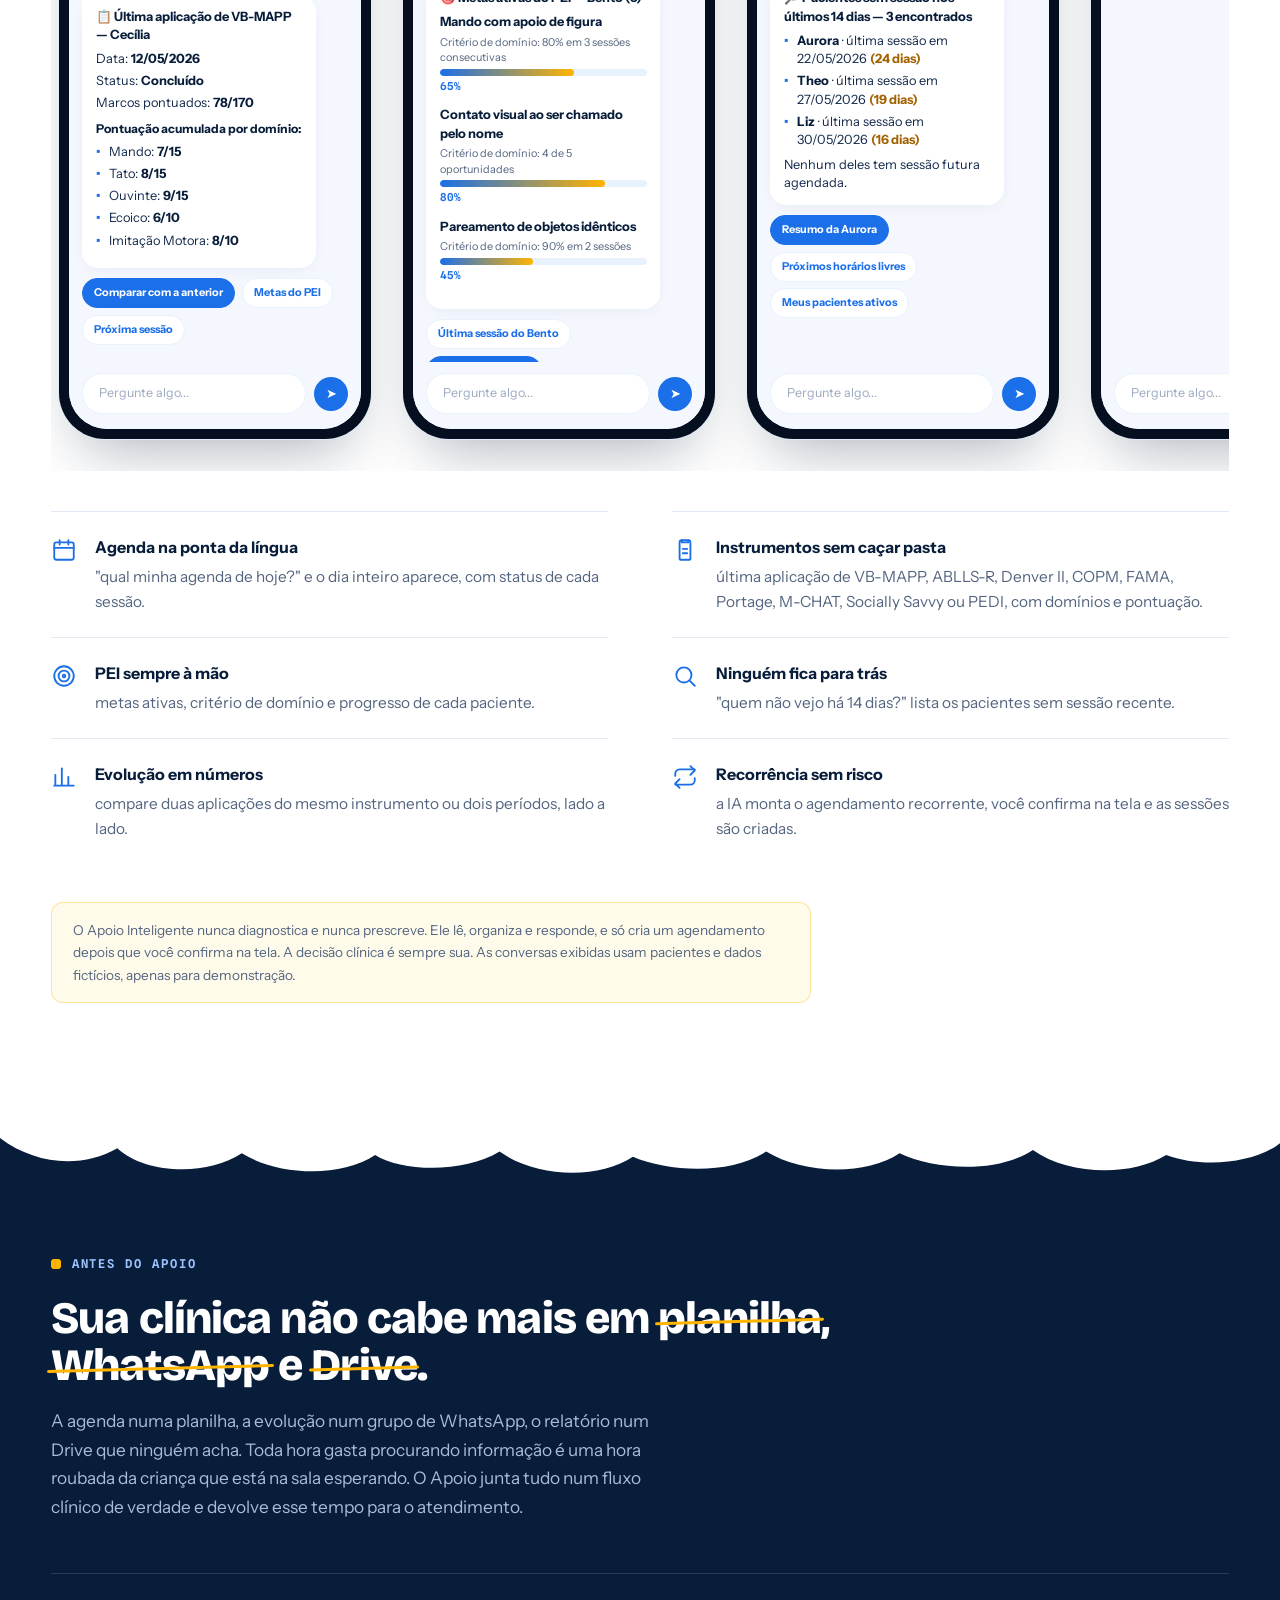
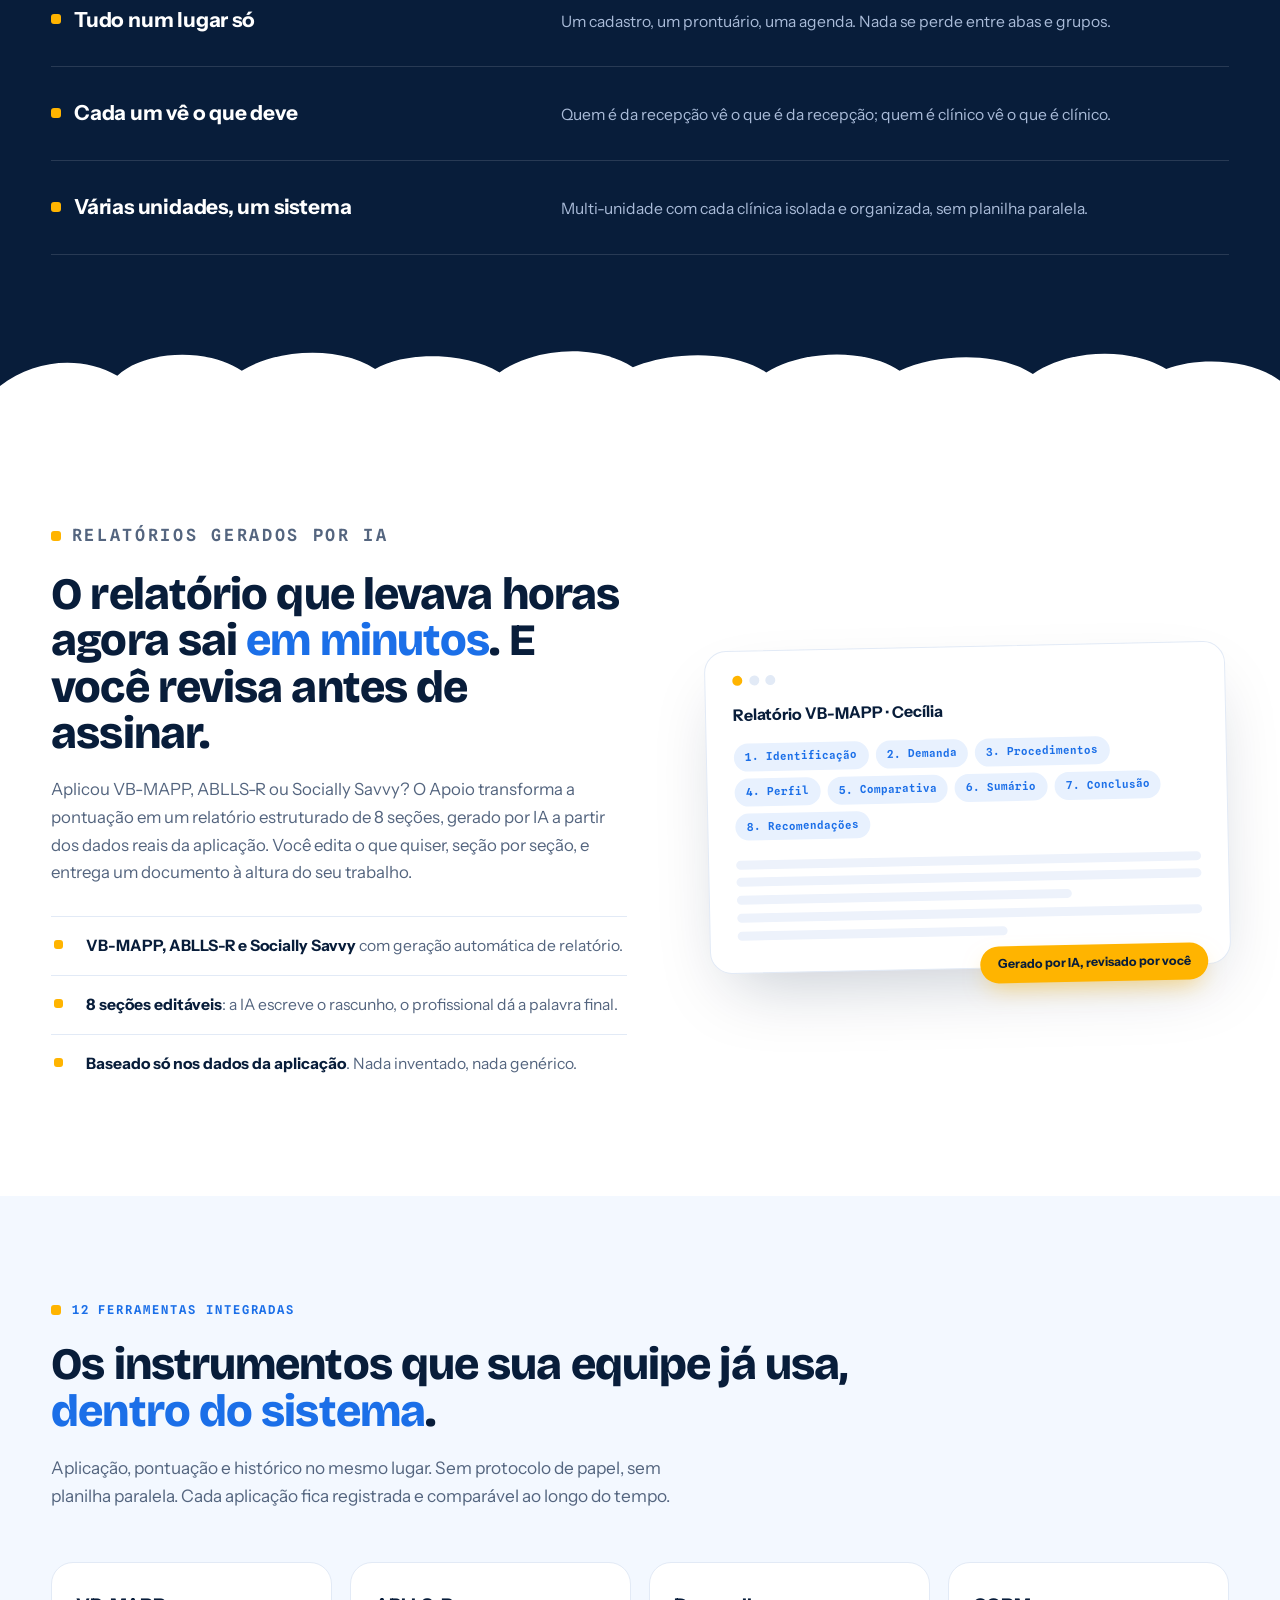
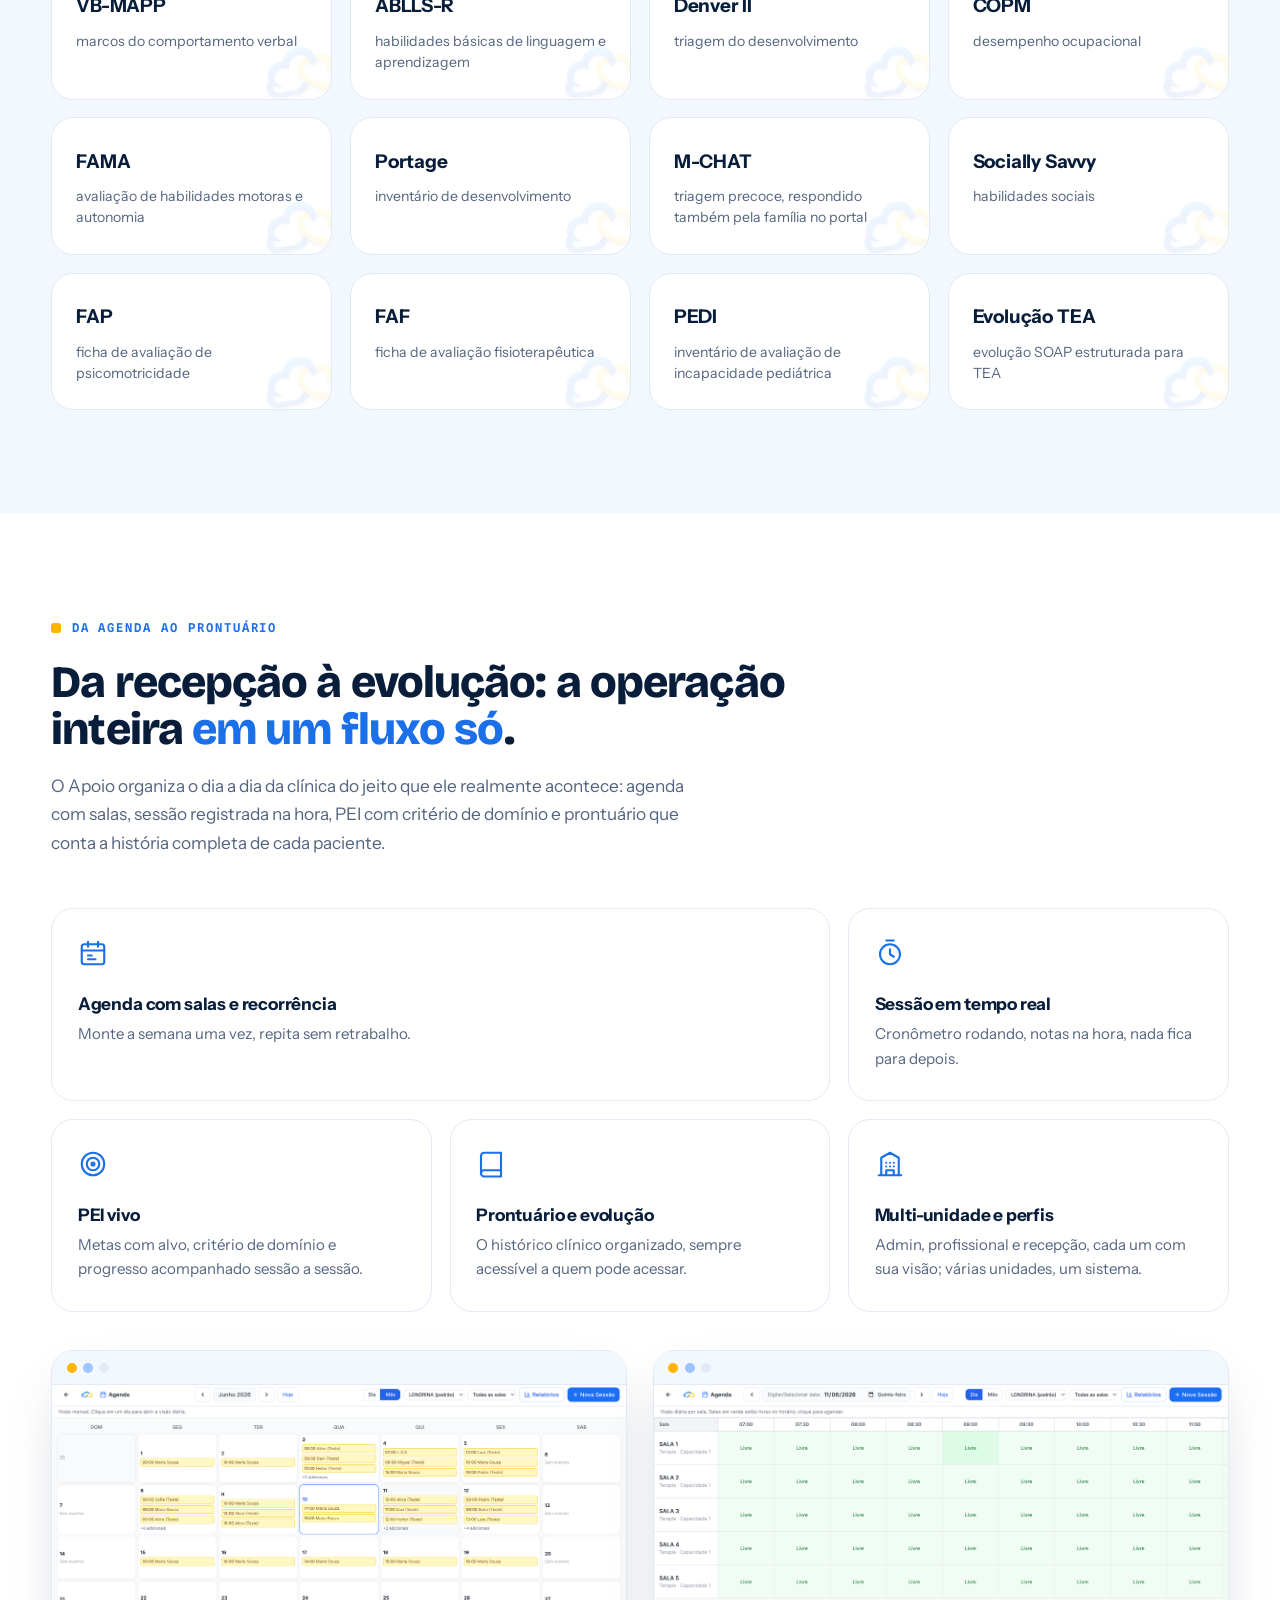
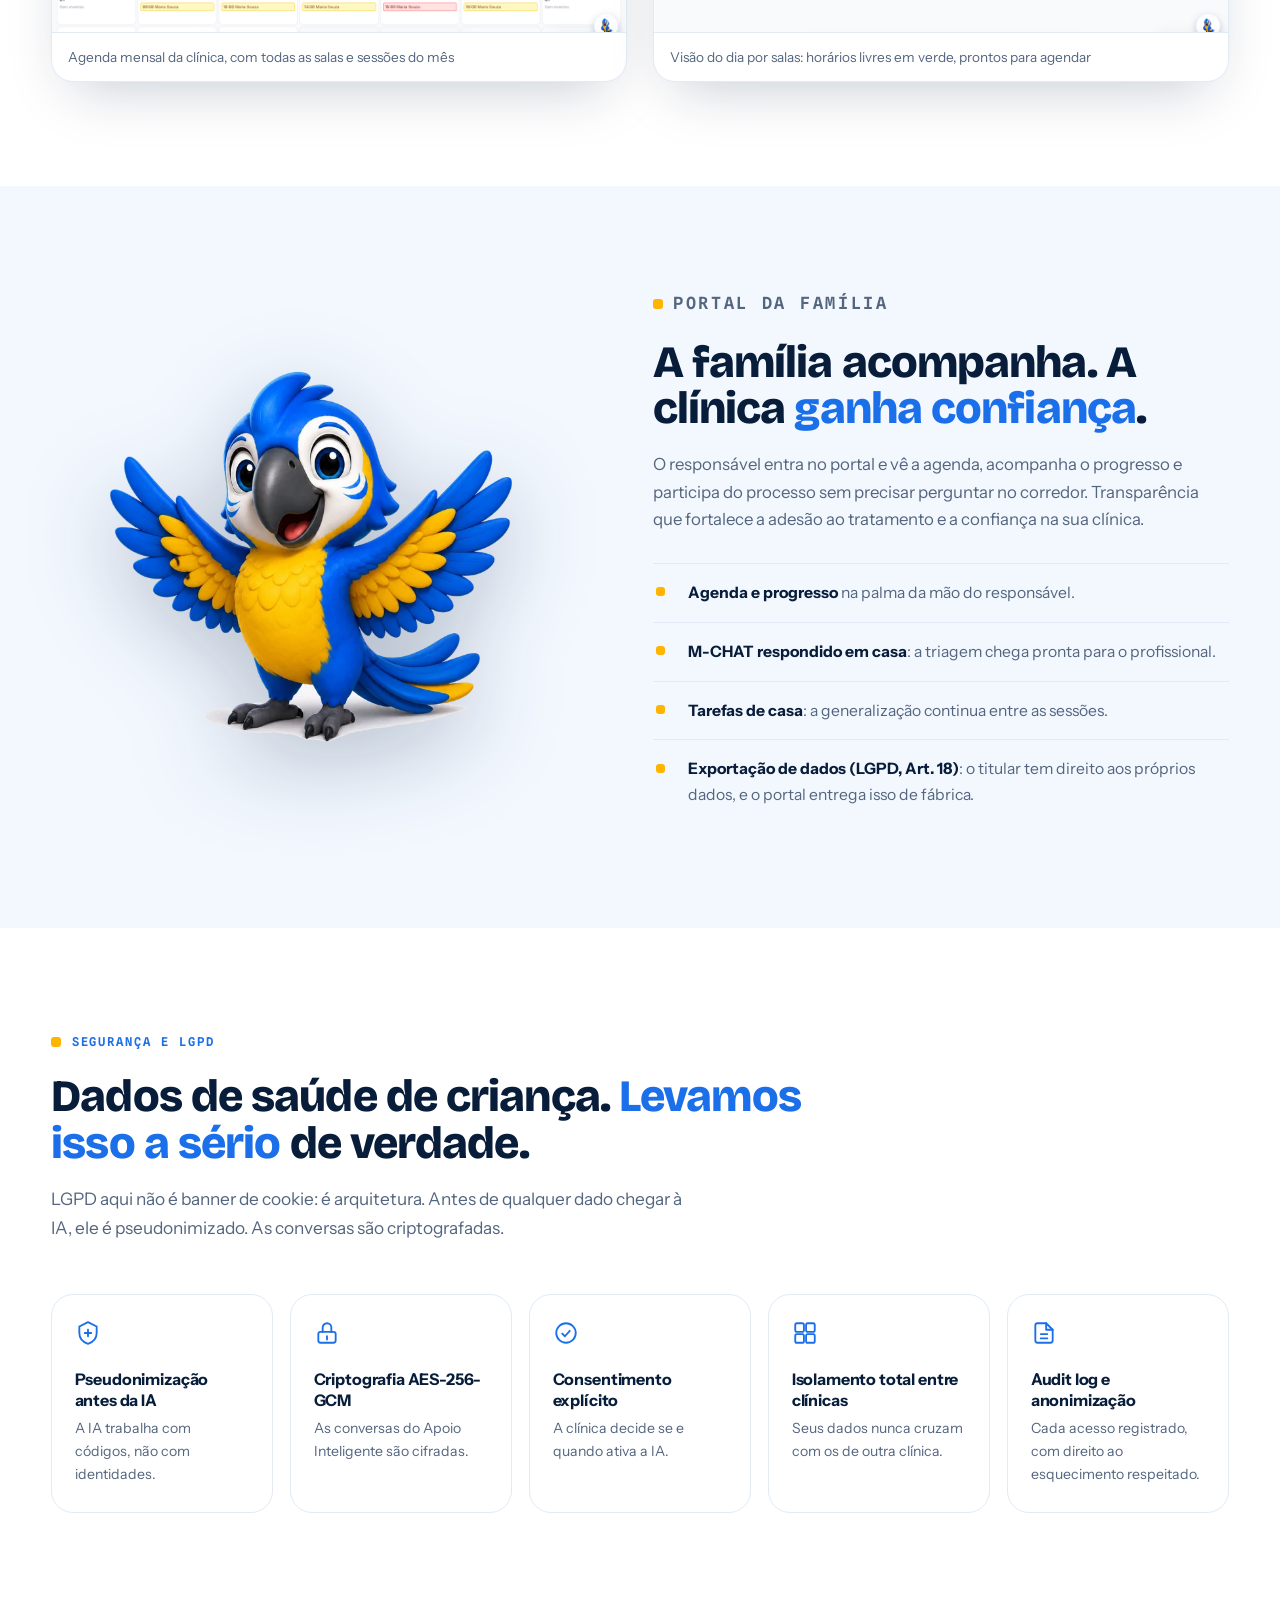
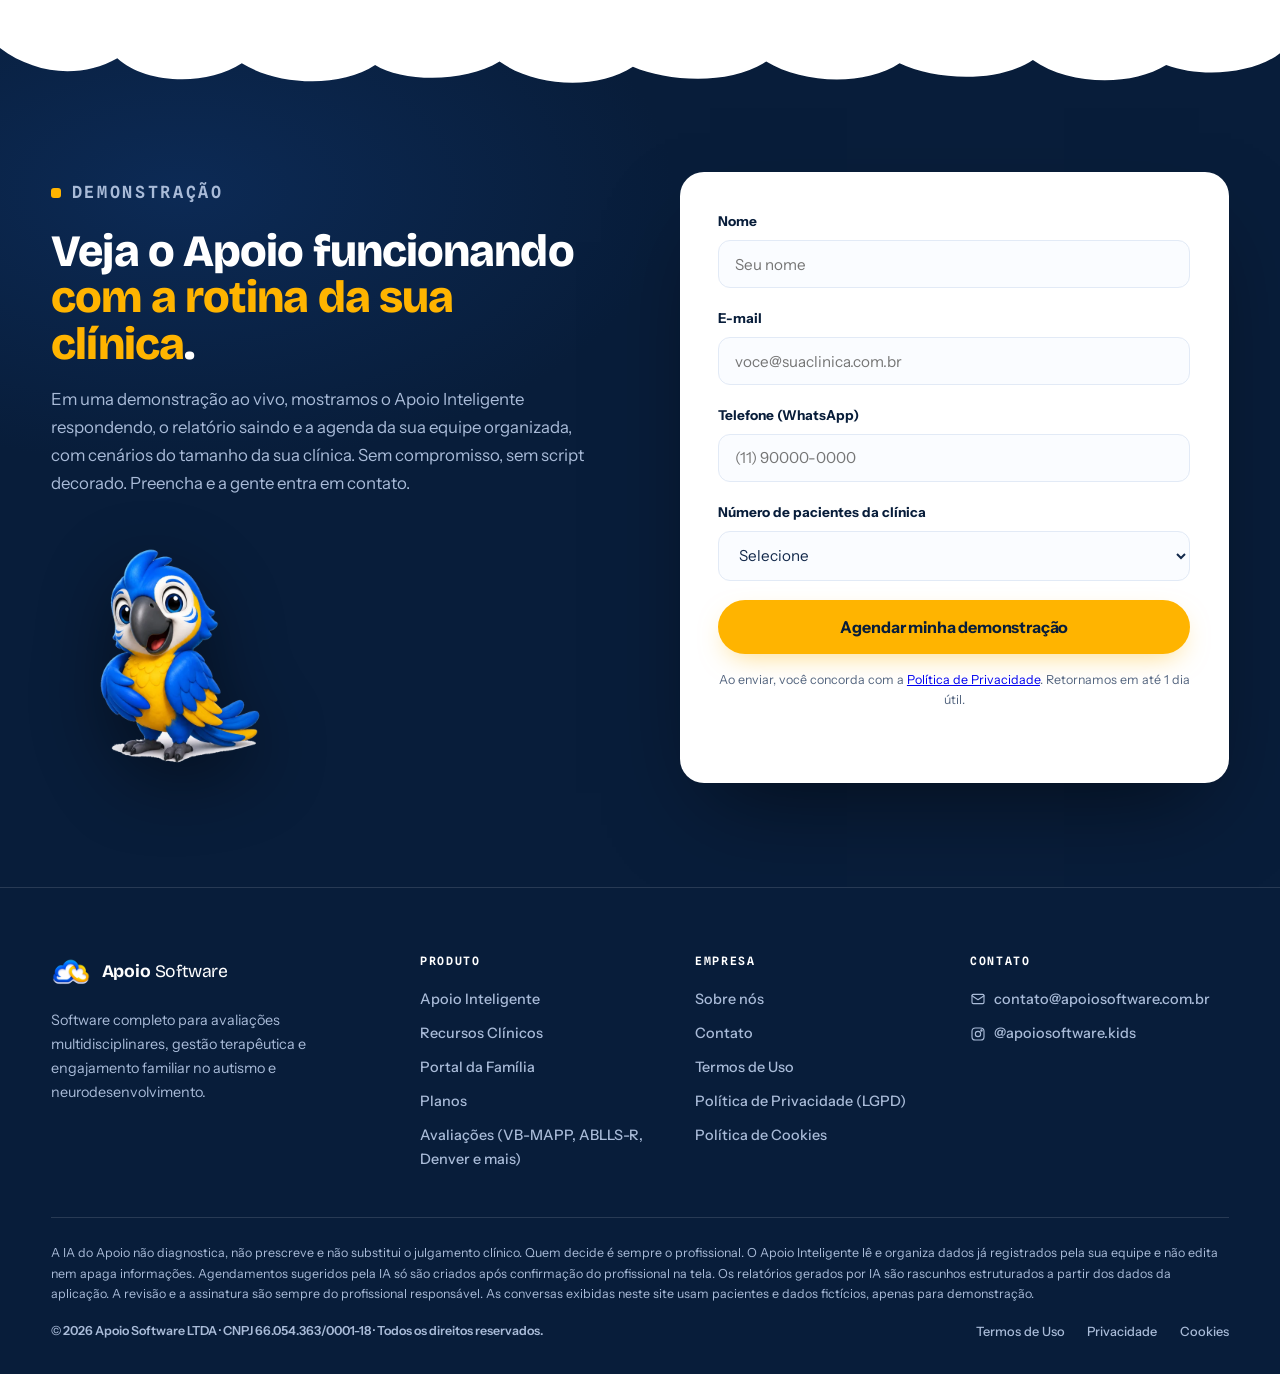
==== commit 55cee1f5: "PEDI entra na conversa do Apoio Inteligente: 9 instrumentos com IA; FAP, FAF e Evolução TEA sem conv" ====
--- a/index.html
+++ b/index.html
@@ -296,7 +296,7 @@
         </li>
         <li class="reveal delay-1">
           <svg class="ico" viewBox="0 0 24 24" aria-hidden="true"><path d="M9 3h6a2 2 0 0 1 2 2v15a1 1 0 0 1-1 1H8a1 1 0 0 1-1-1V5a2 2 0 0 1 2-2z"/><path d="M9 3v2h6V3M10 11h4M10 15h4"/></svg>
-          <span><b>Instrumentos sem caçar pasta</b> última aplicação de VB-MAPP, ABLLS-R, Denver II, COPM, FAMA, Portage, M-CHAT ou Socially Savvy, com domínios e pontuação.</span>
+          <span><b>Instrumentos sem caçar pasta</b> última aplicação de VB-MAPP, ABLLS-R, Denver II, COPM, FAMA, Portage, M-CHAT, Socially Savvy ou PEDI, com domínios e pontuação.</span>
         </li>
         <li class="reveal delay-2">
           <svg class="ico" viewBox="0 0 24 24" aria-hidden="true"><circle cx="12" cy="12" r="9"/><circle cx="12" cy="12" r="5"/><circle cx="12" cy="12" r="1.2"/></svg>
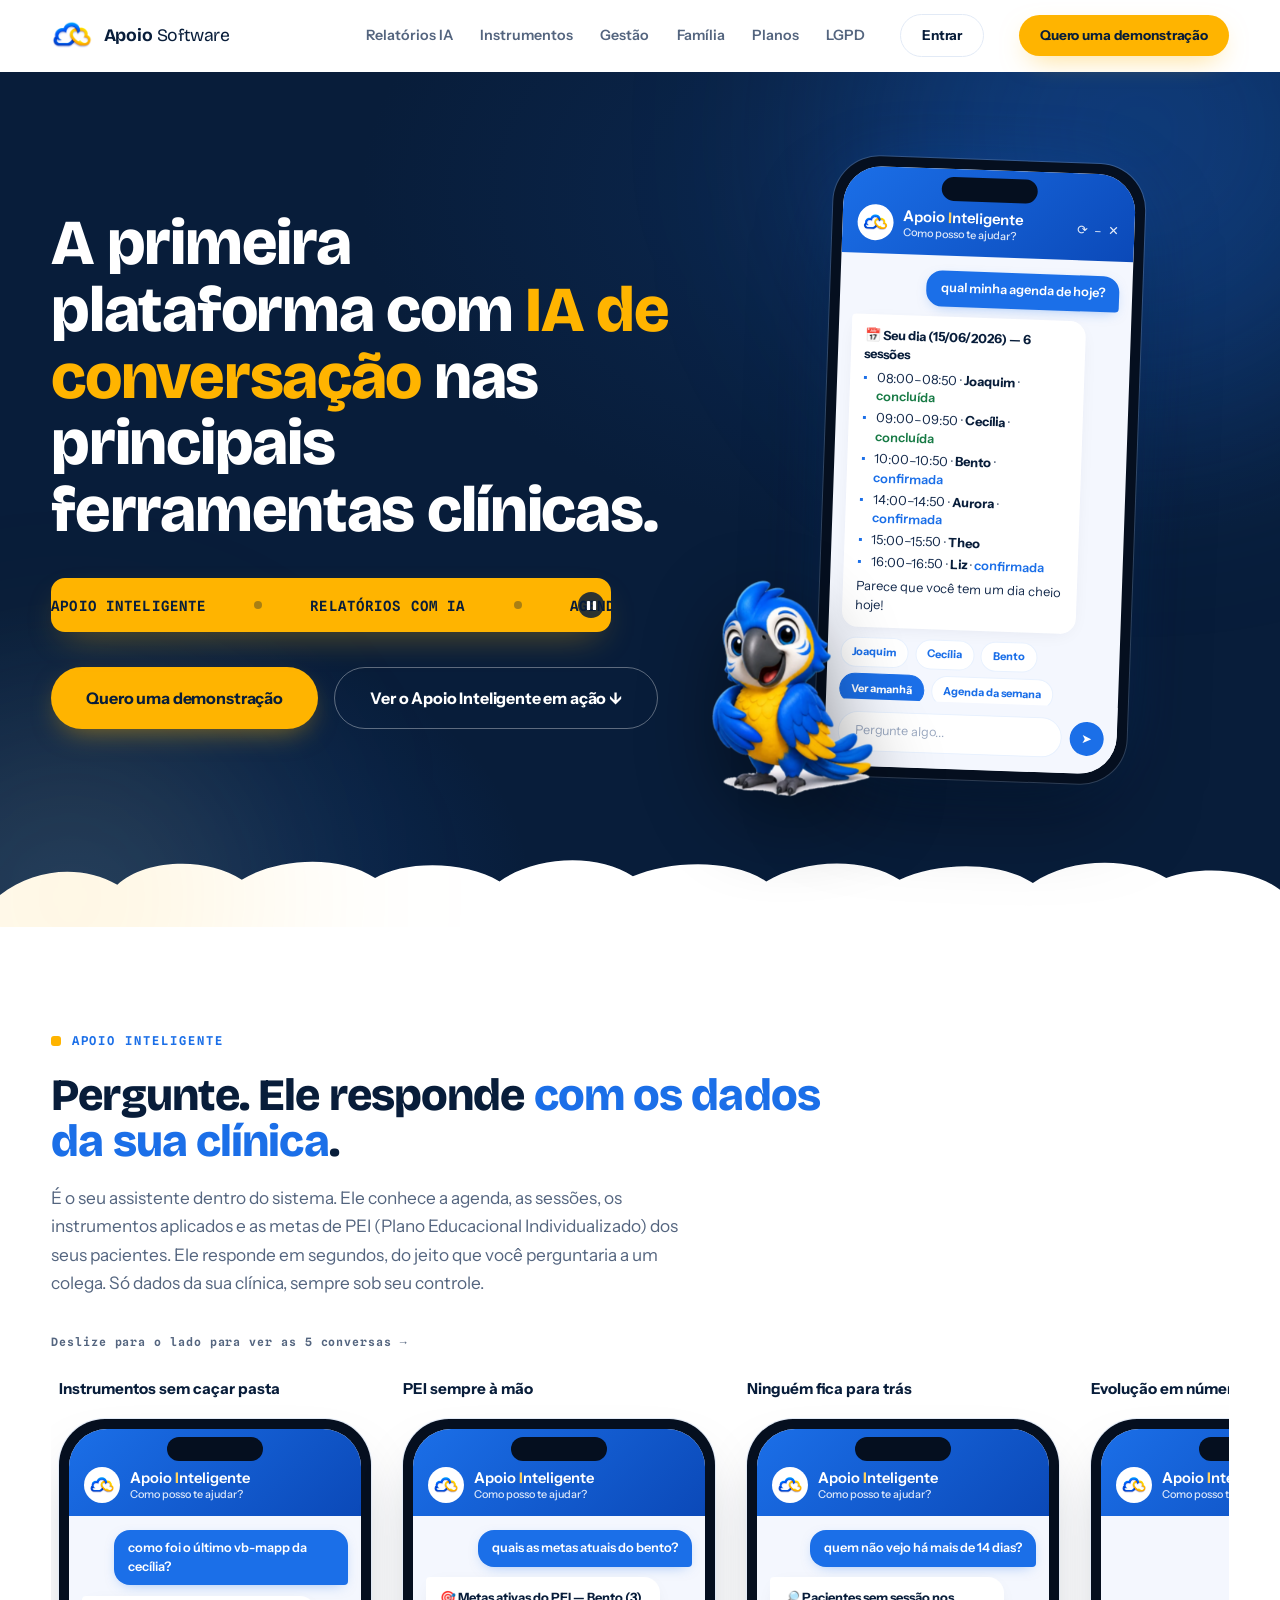
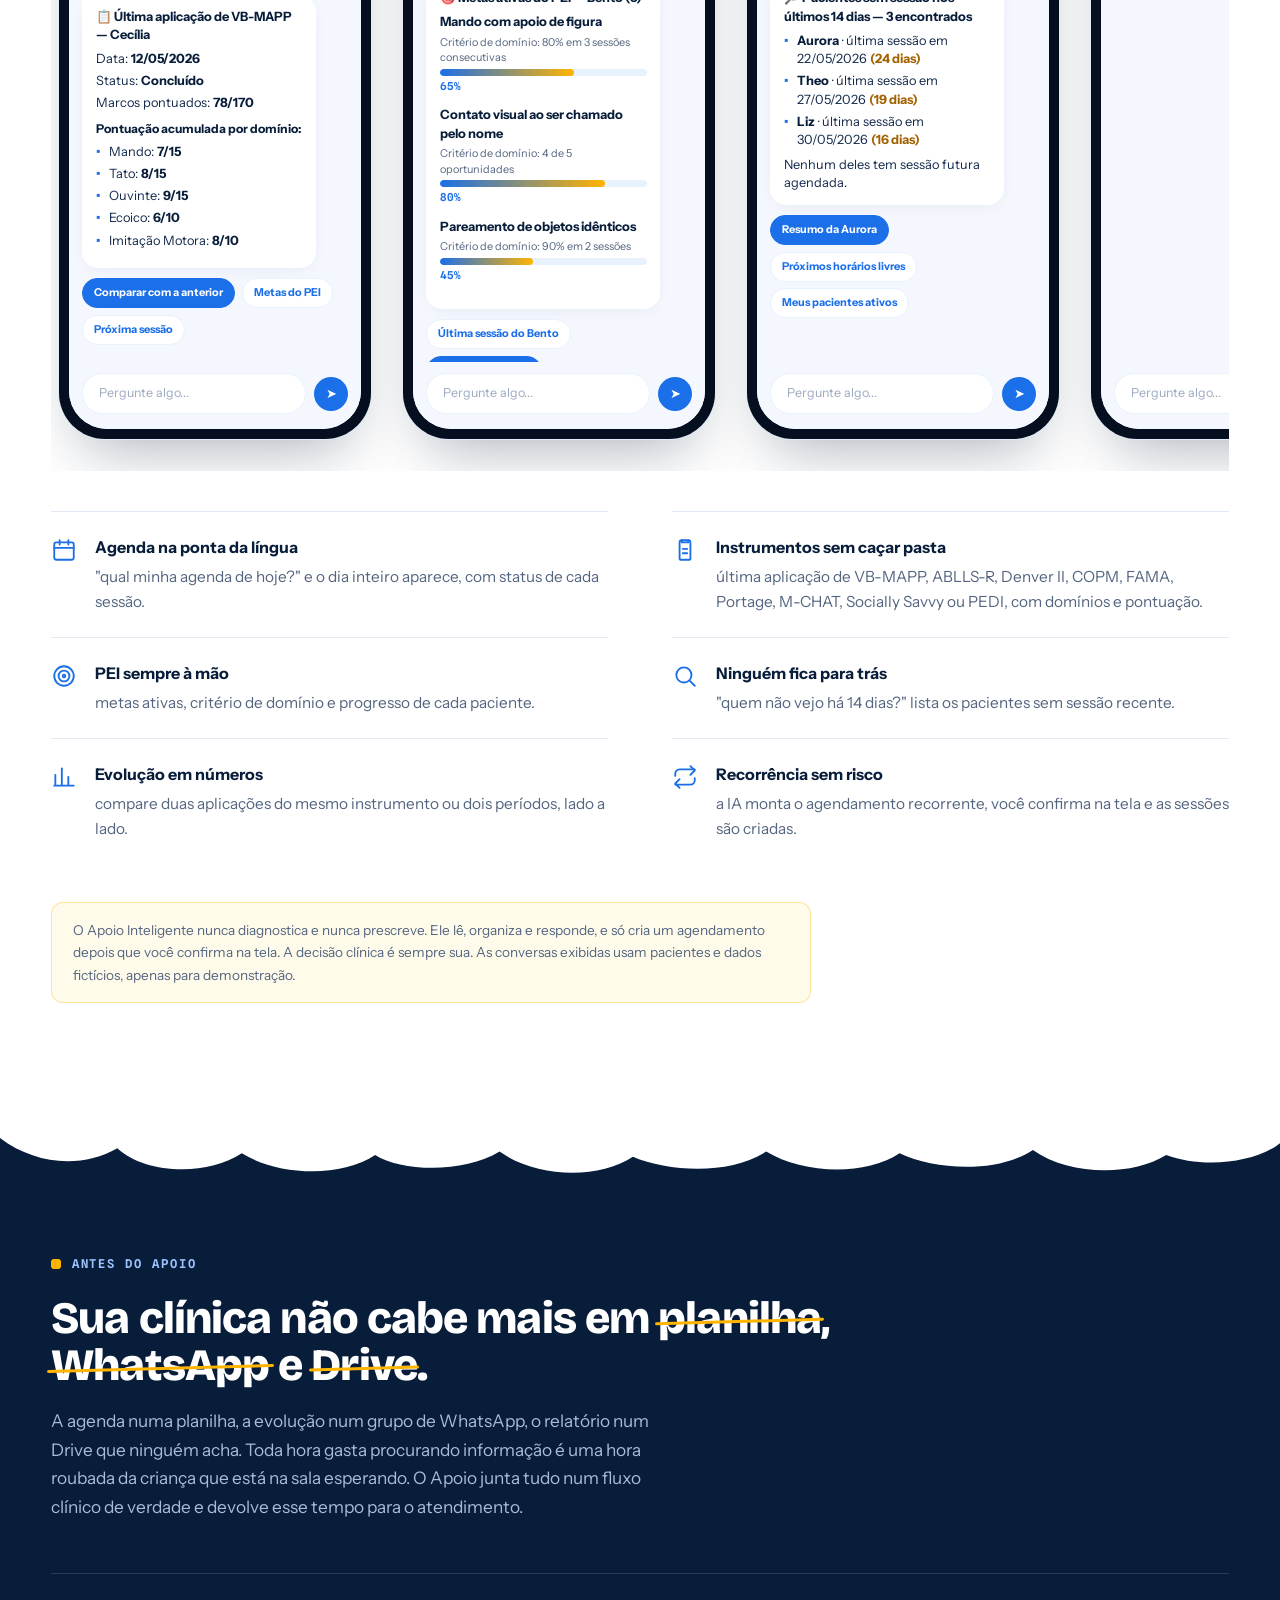
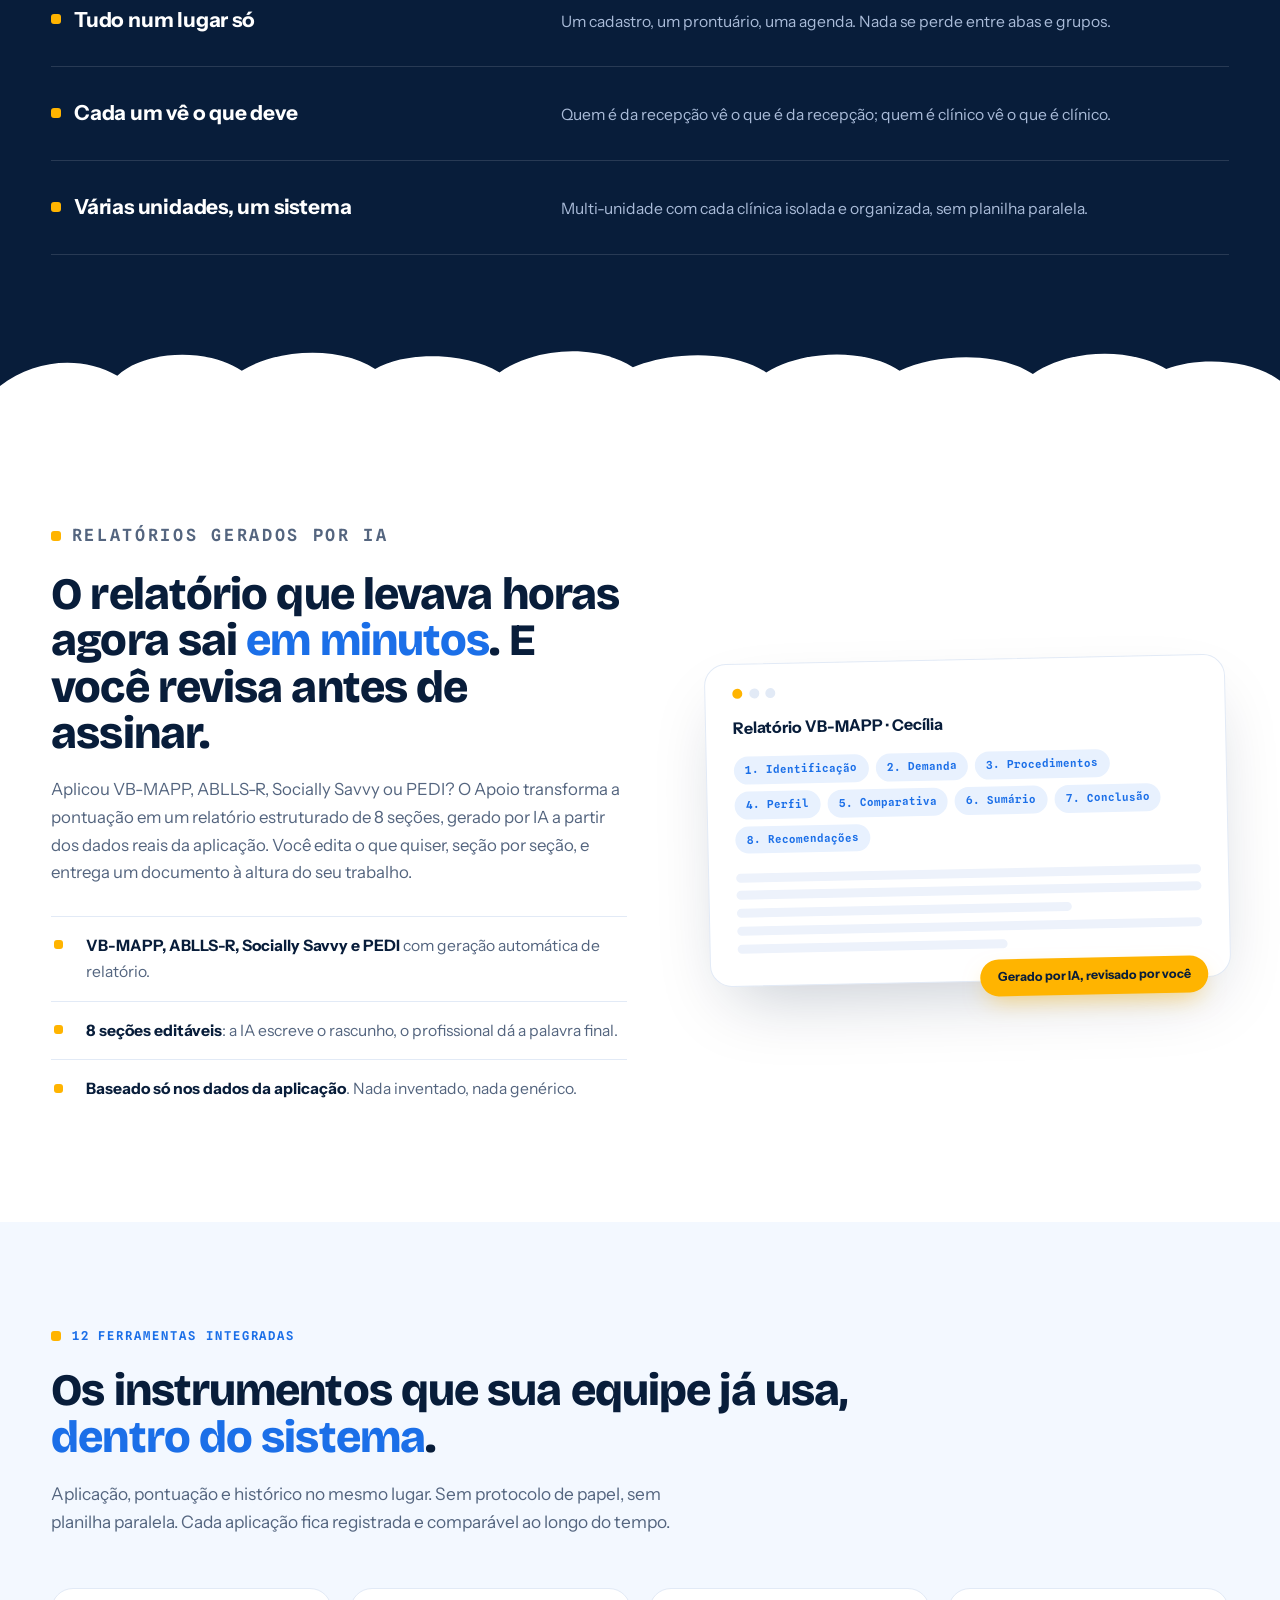
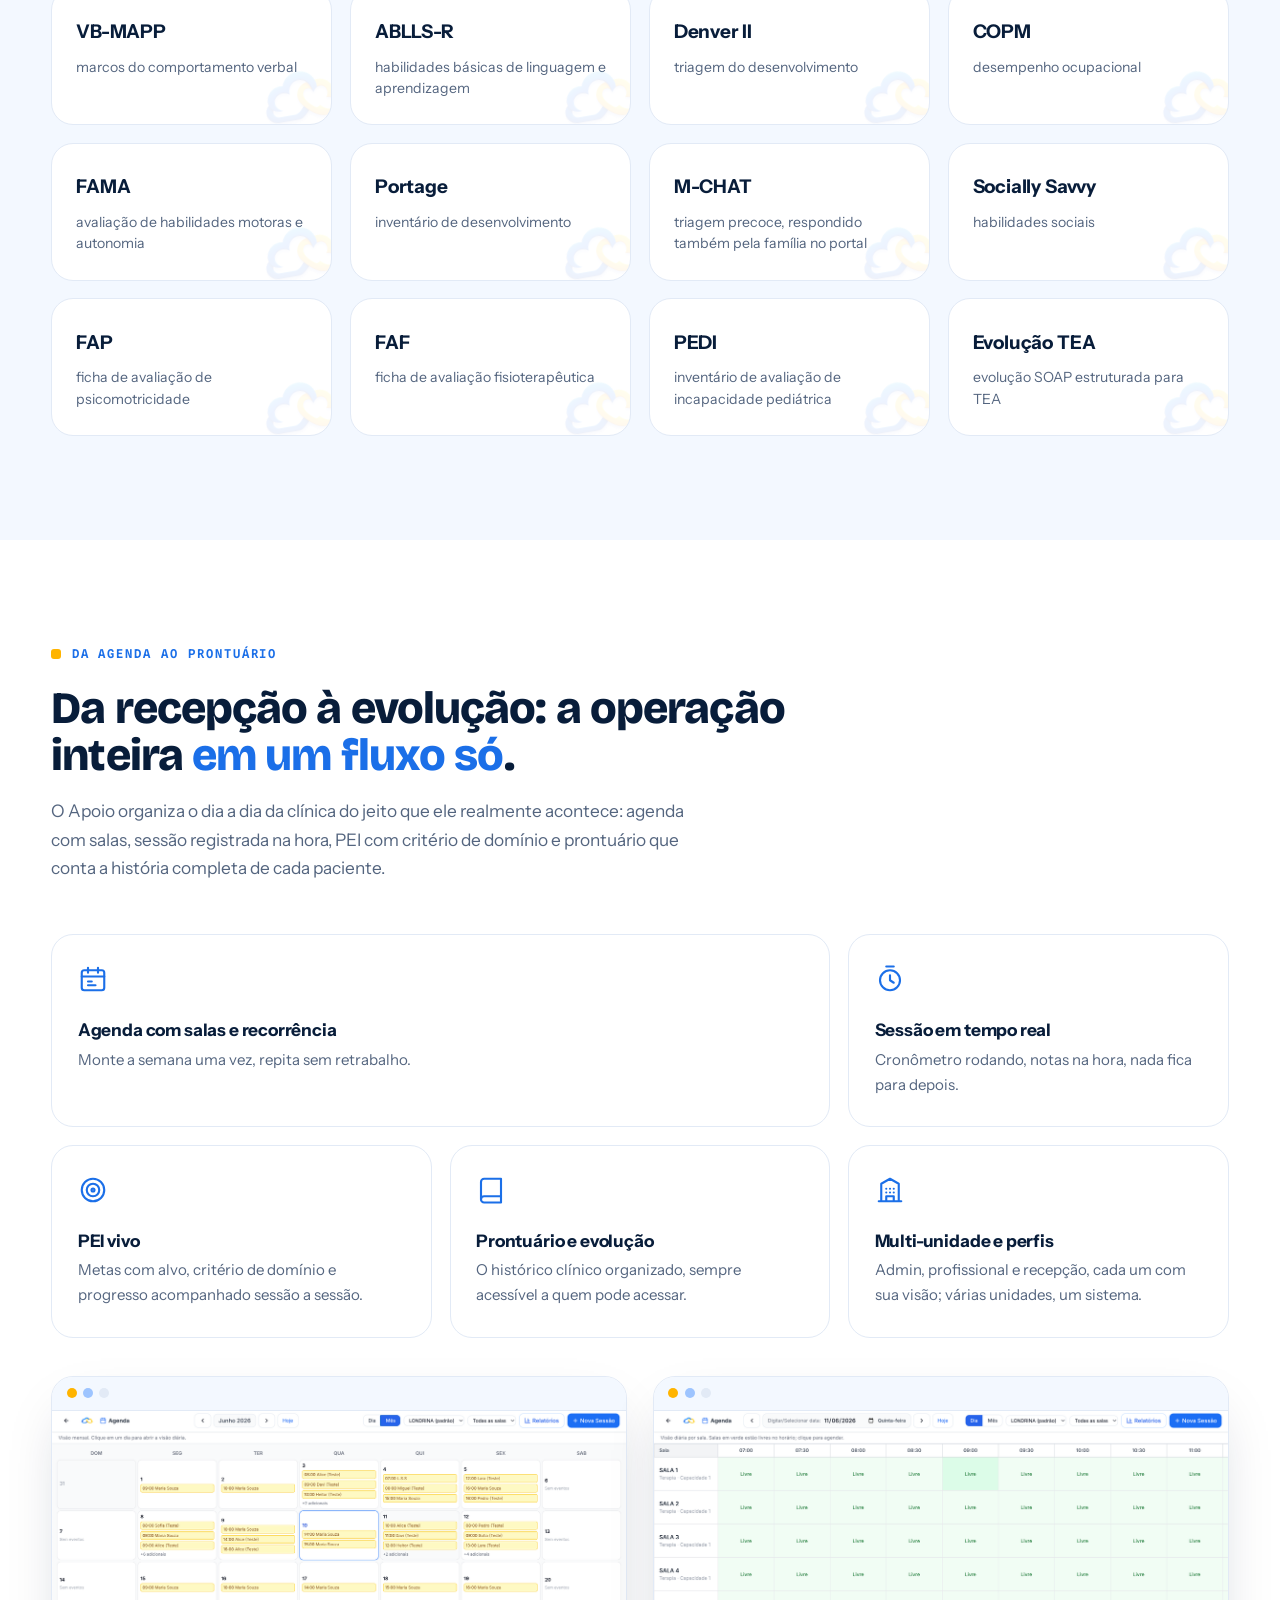
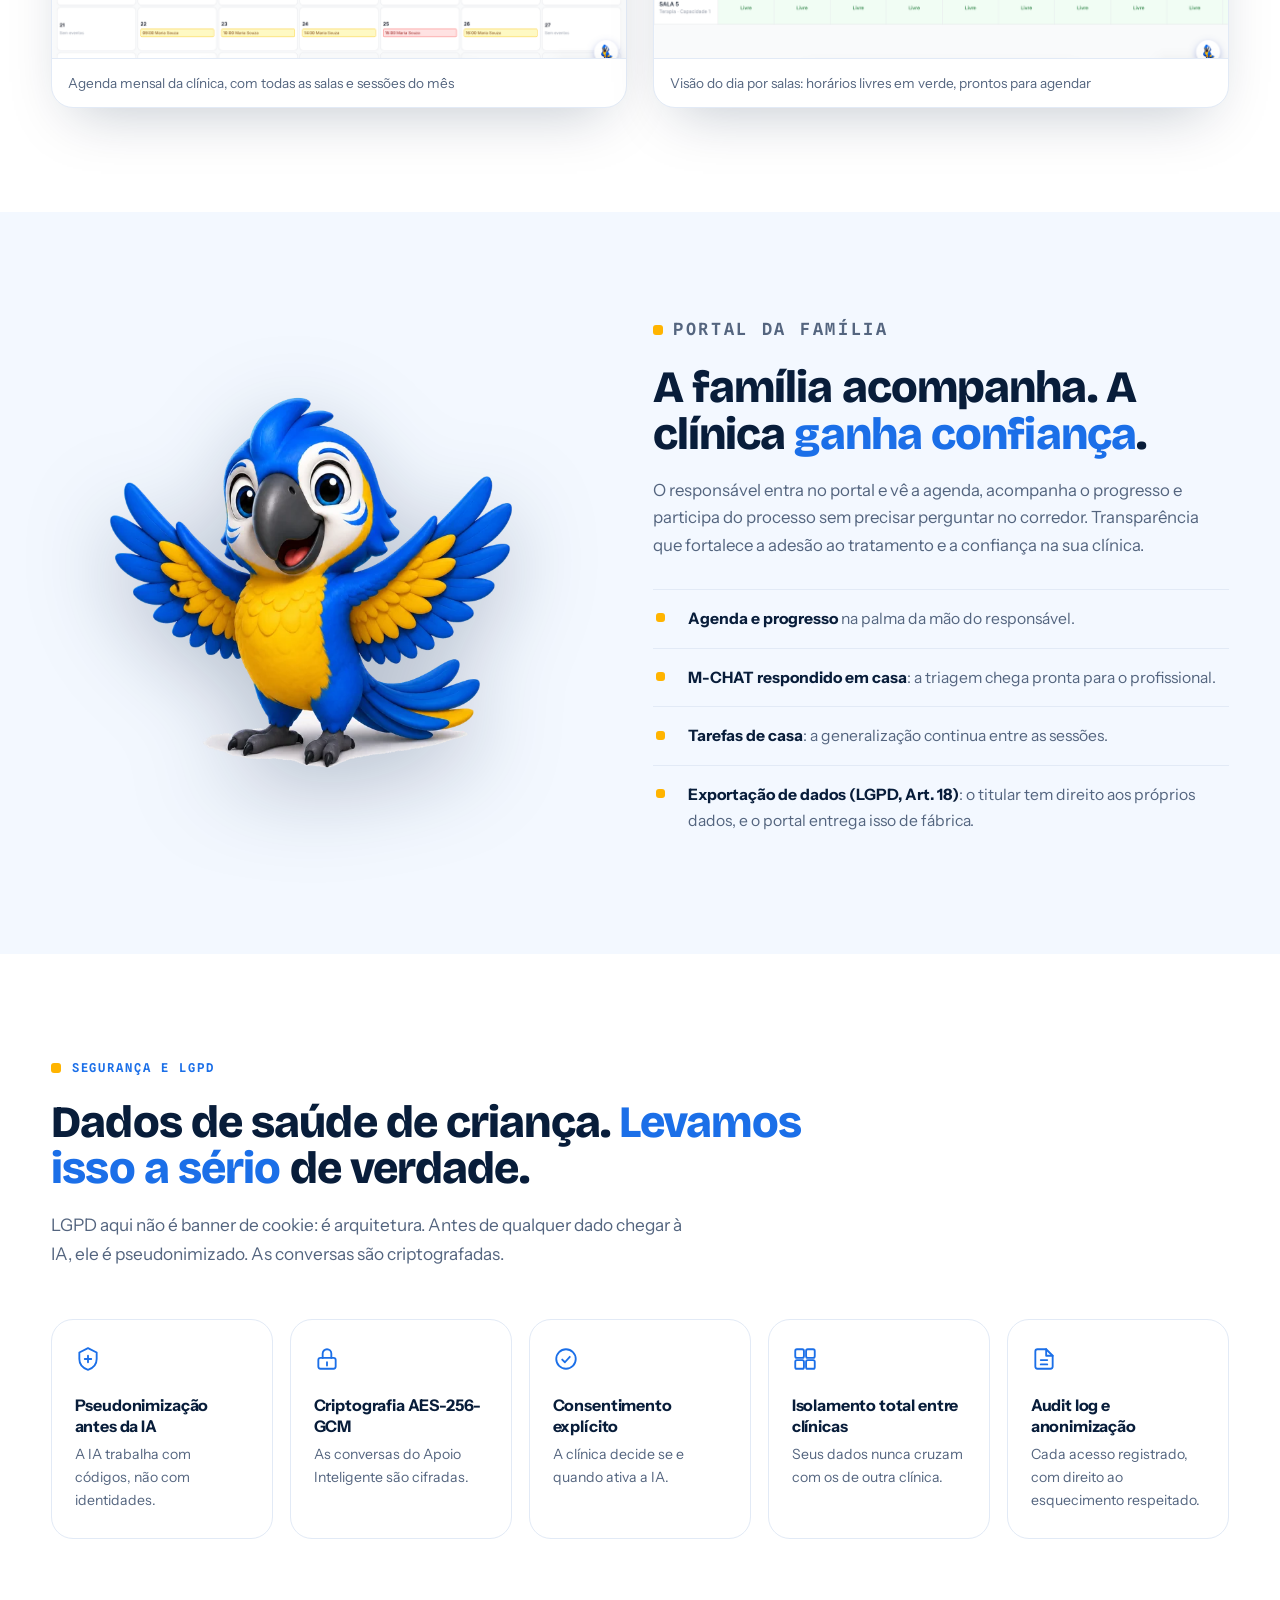
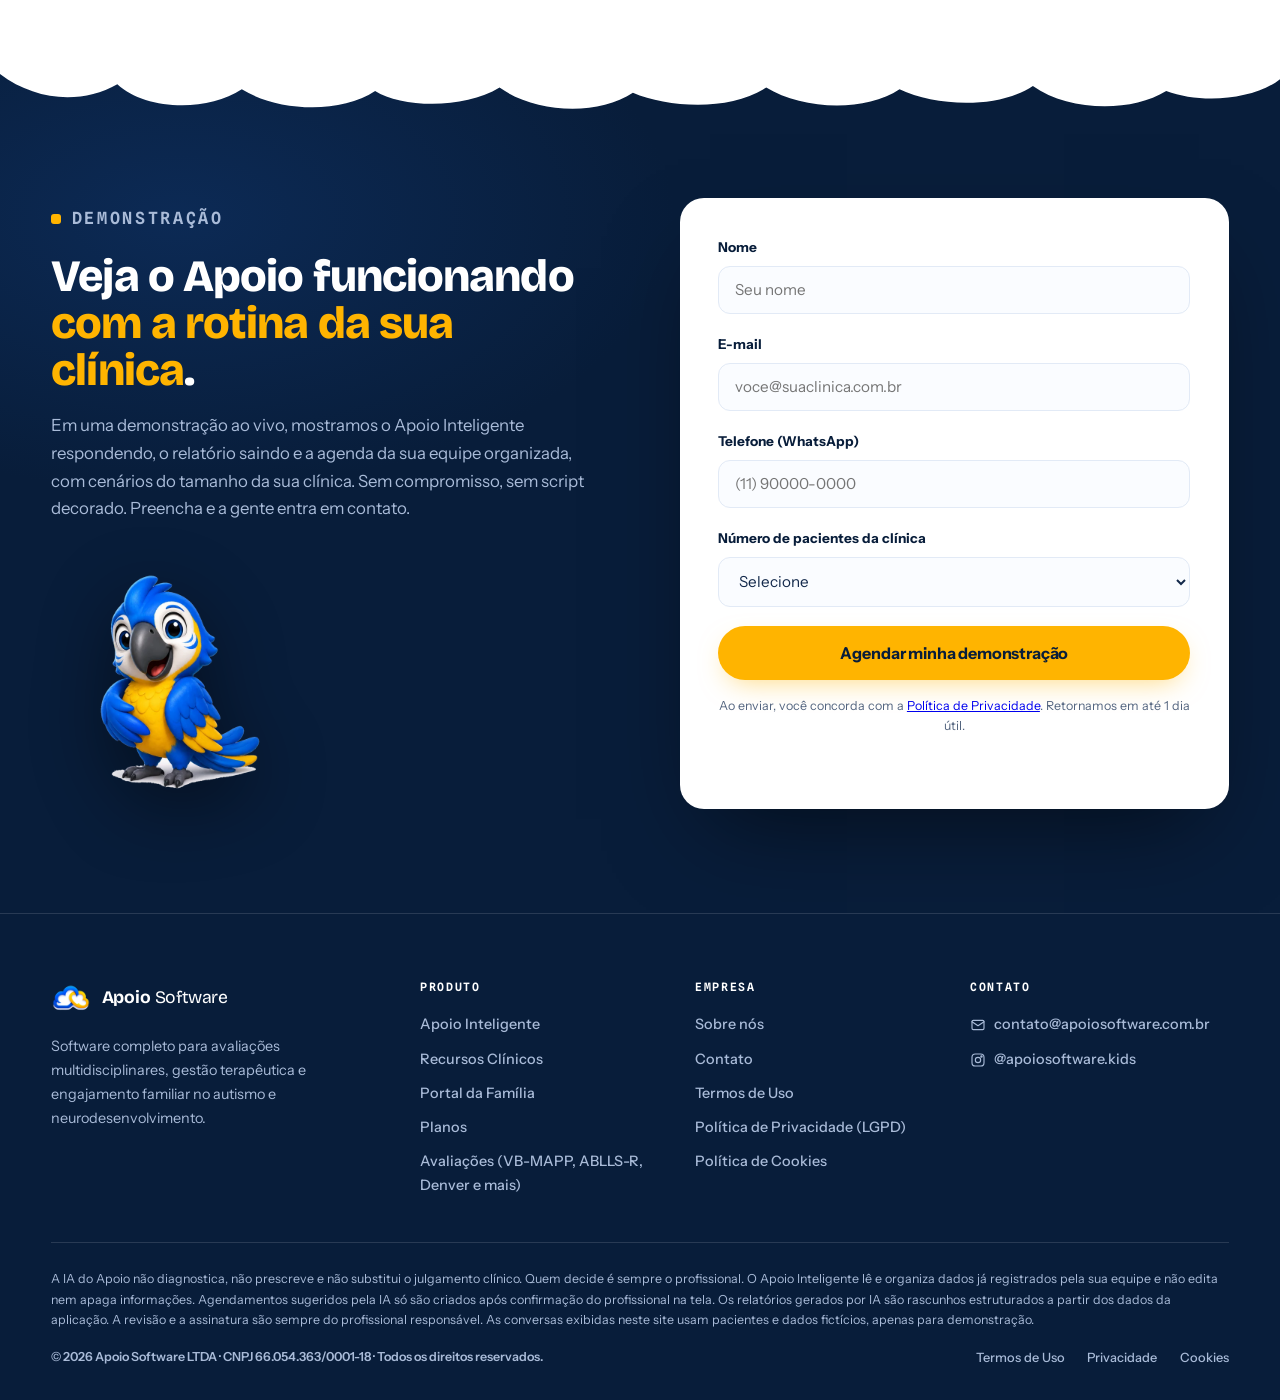
==== commit dce6fa79: "PEDI também gera relatório com IA (index e Termos 3.2) Co-Authored-By: Claude Fable 5 <noreply@anthr" ====
--- a/index.html
+++ b/index.html
@@ -353,9 +353,9 @@
       <div class="split-copy reveal">
         <p class="eyebrow">Relatórios gerados por IA</p>
         <h2 id="rel-title">O relatório que levava horas agora sai <span class="az">em minutos</span>. E você revisa antes de assinar.</h2>
-        <p>Aplicou VB-MAPP, ABLLS-R ou Socially Savvy? O Apoio transforma a pontuação em um relatório estruturado de 8 seções, gerado por IA a partir dos dados reais da aplicação. Você edita o que quiser, seção por seção, e entrega um documento à altura do seu trabalho.</p>
+        <p>Aplicou VB-MAPP, ABLLS-R, Socially Savvy ou PEDI? O Apoio transforma a pontuação em um relatório estruturado de 8 seções, gerado por IA a partir dos dados reais da aplicação. Você edita o que quiser, seção por seção, e entrega um documento à altura do seu trabalho.</p>
         <ul class="check-list">
-          <li><b>VB-MAPP, ABLLS-R e Socially Savvy</b> com geração automática de relatório.</li>
+          <li><b>VB-MAPP, ABLLS-R, Socially Savvy e PEDI</b> com geração automática de relatório.</li>
           <li><b>8 seções editáveis</b>: a IA escreve o rascunho, o profissional dá a palavra final.</li>
           <li><b>Baseado só nos dados da aplicação</b>. Nada inventado, nada genérico.</li>
         </ul>
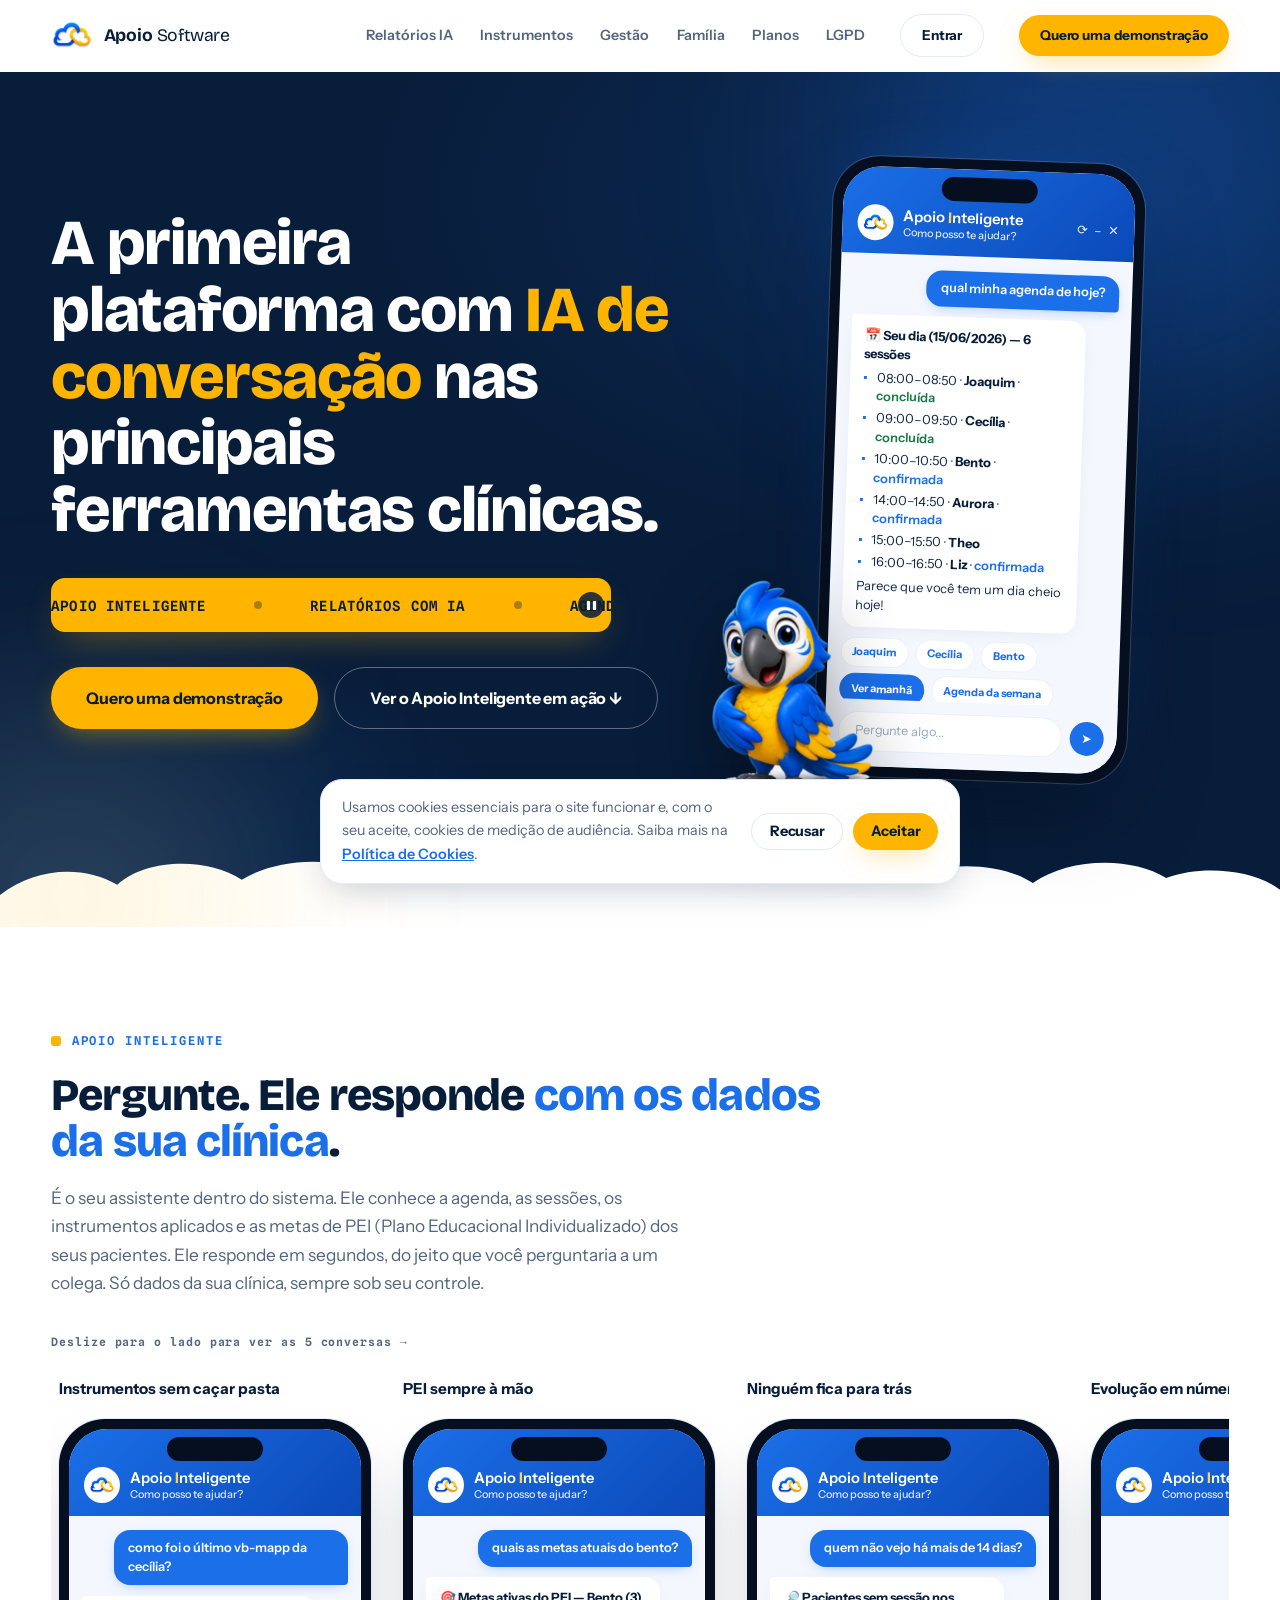
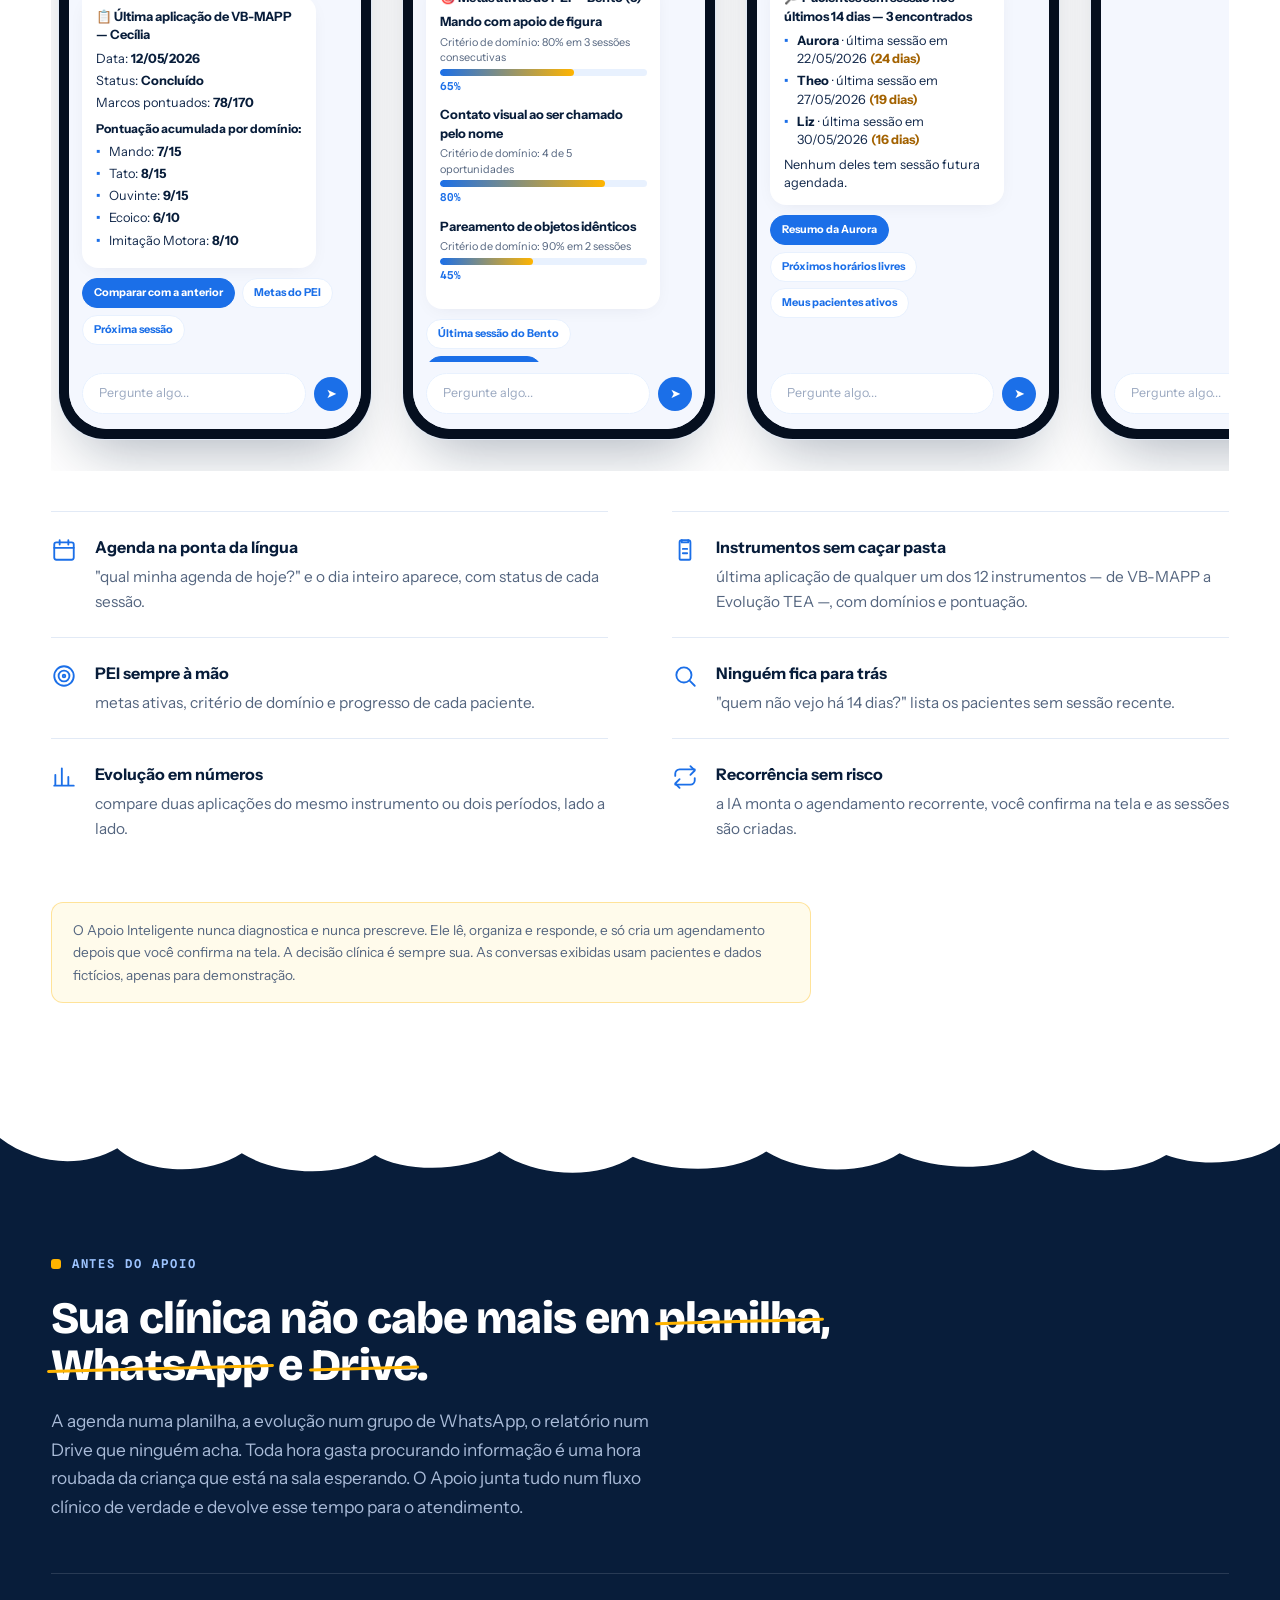
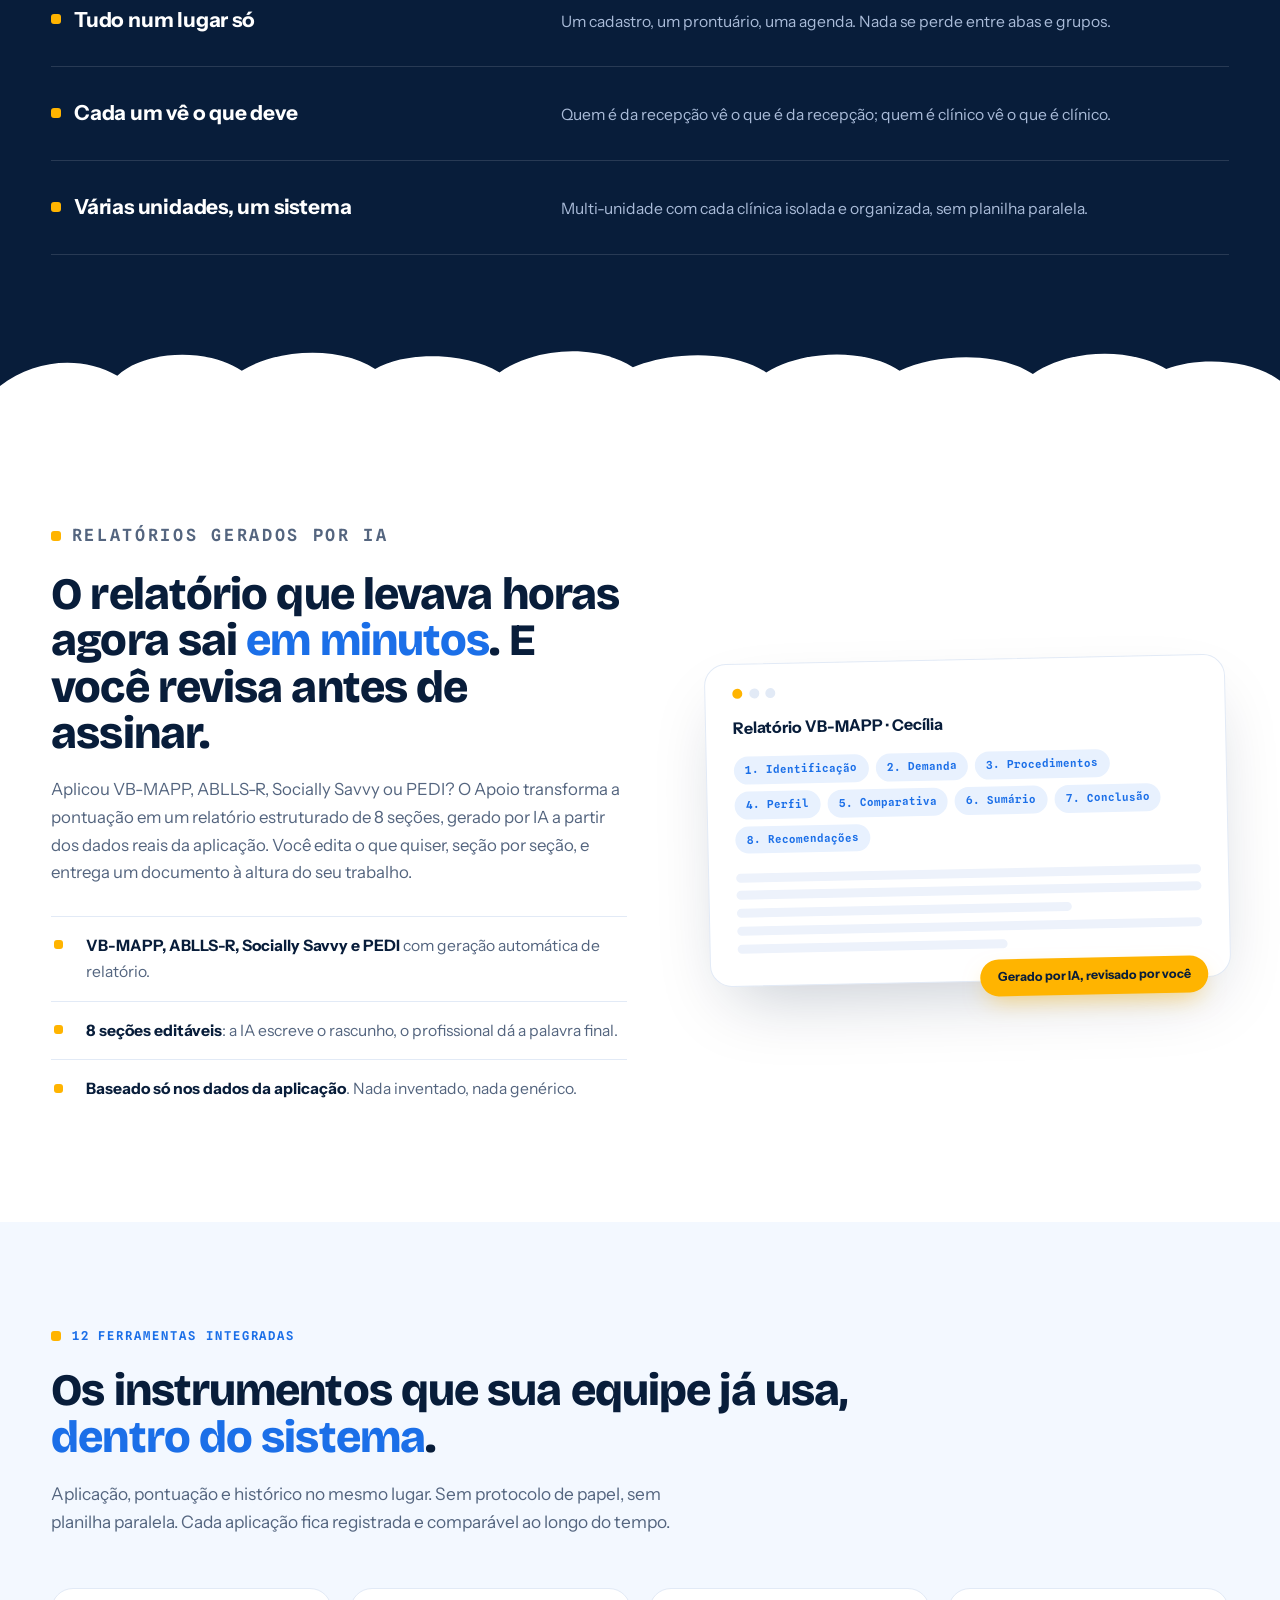
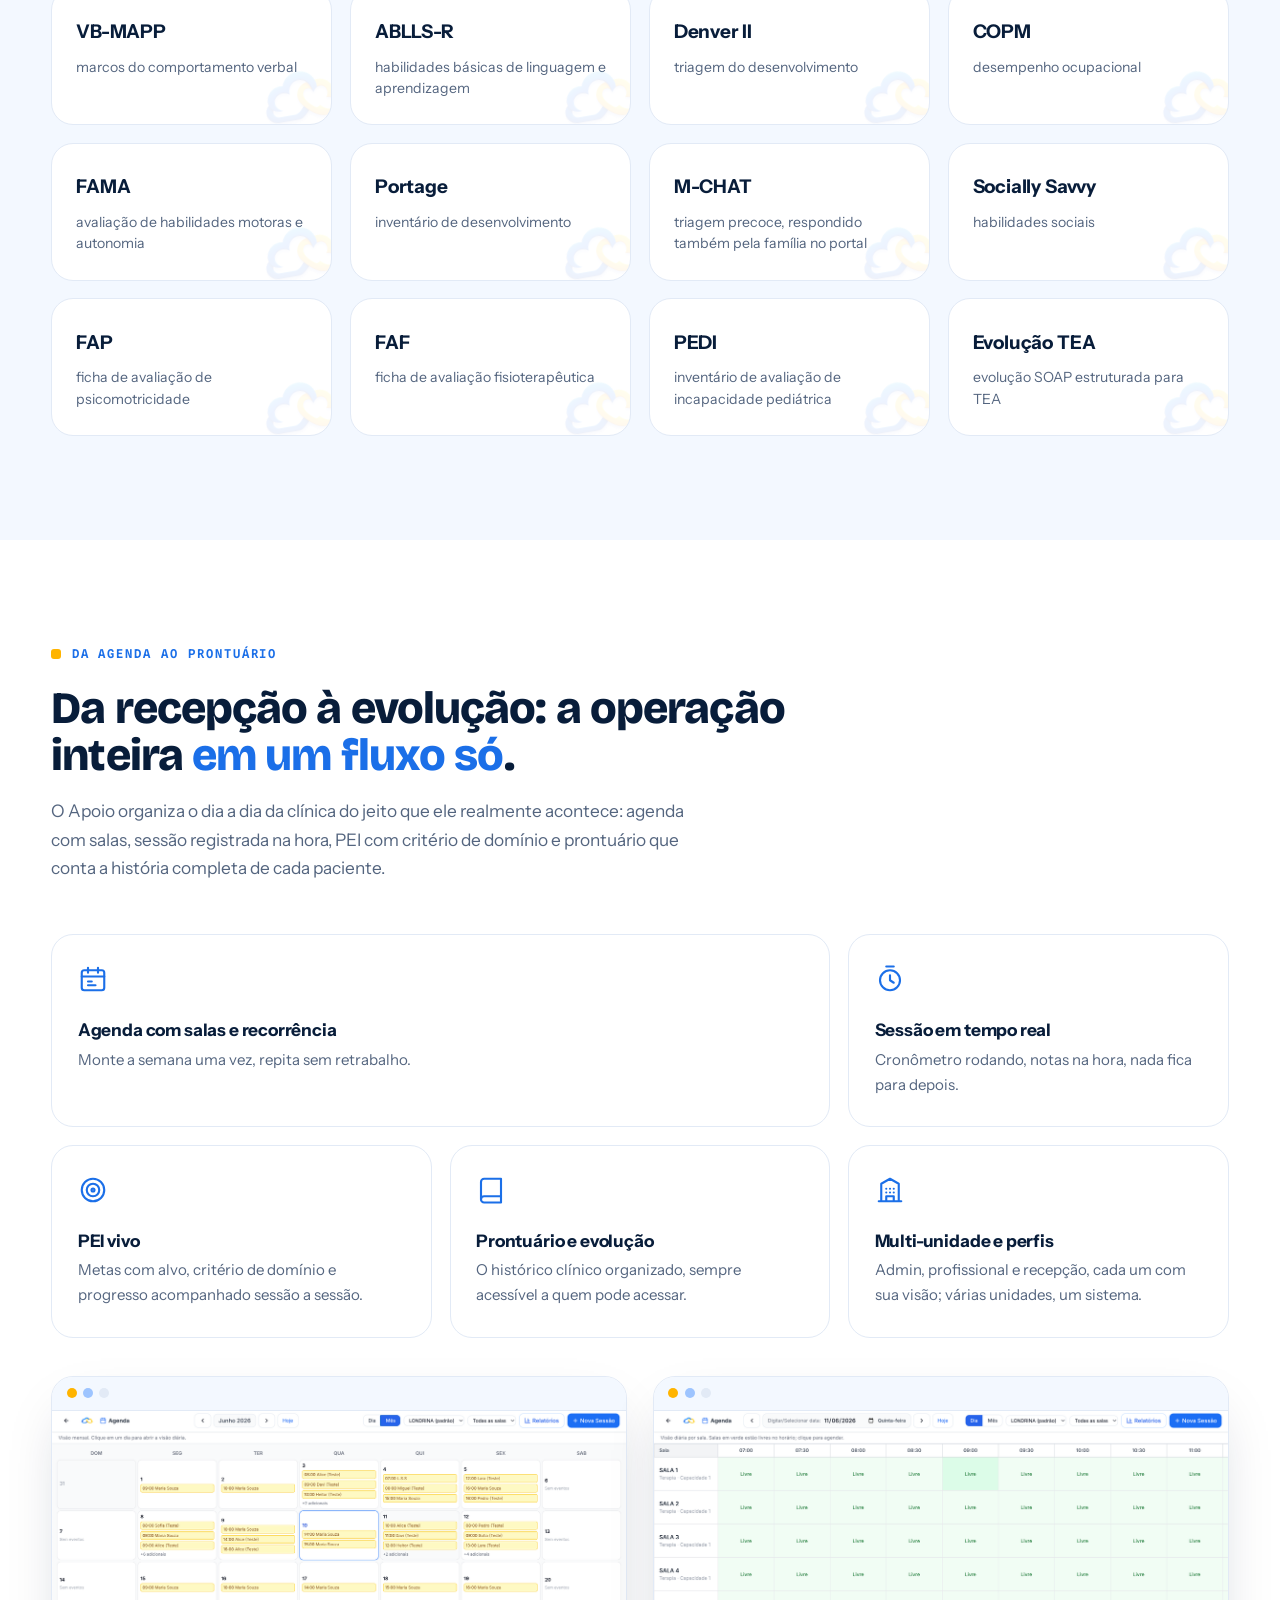
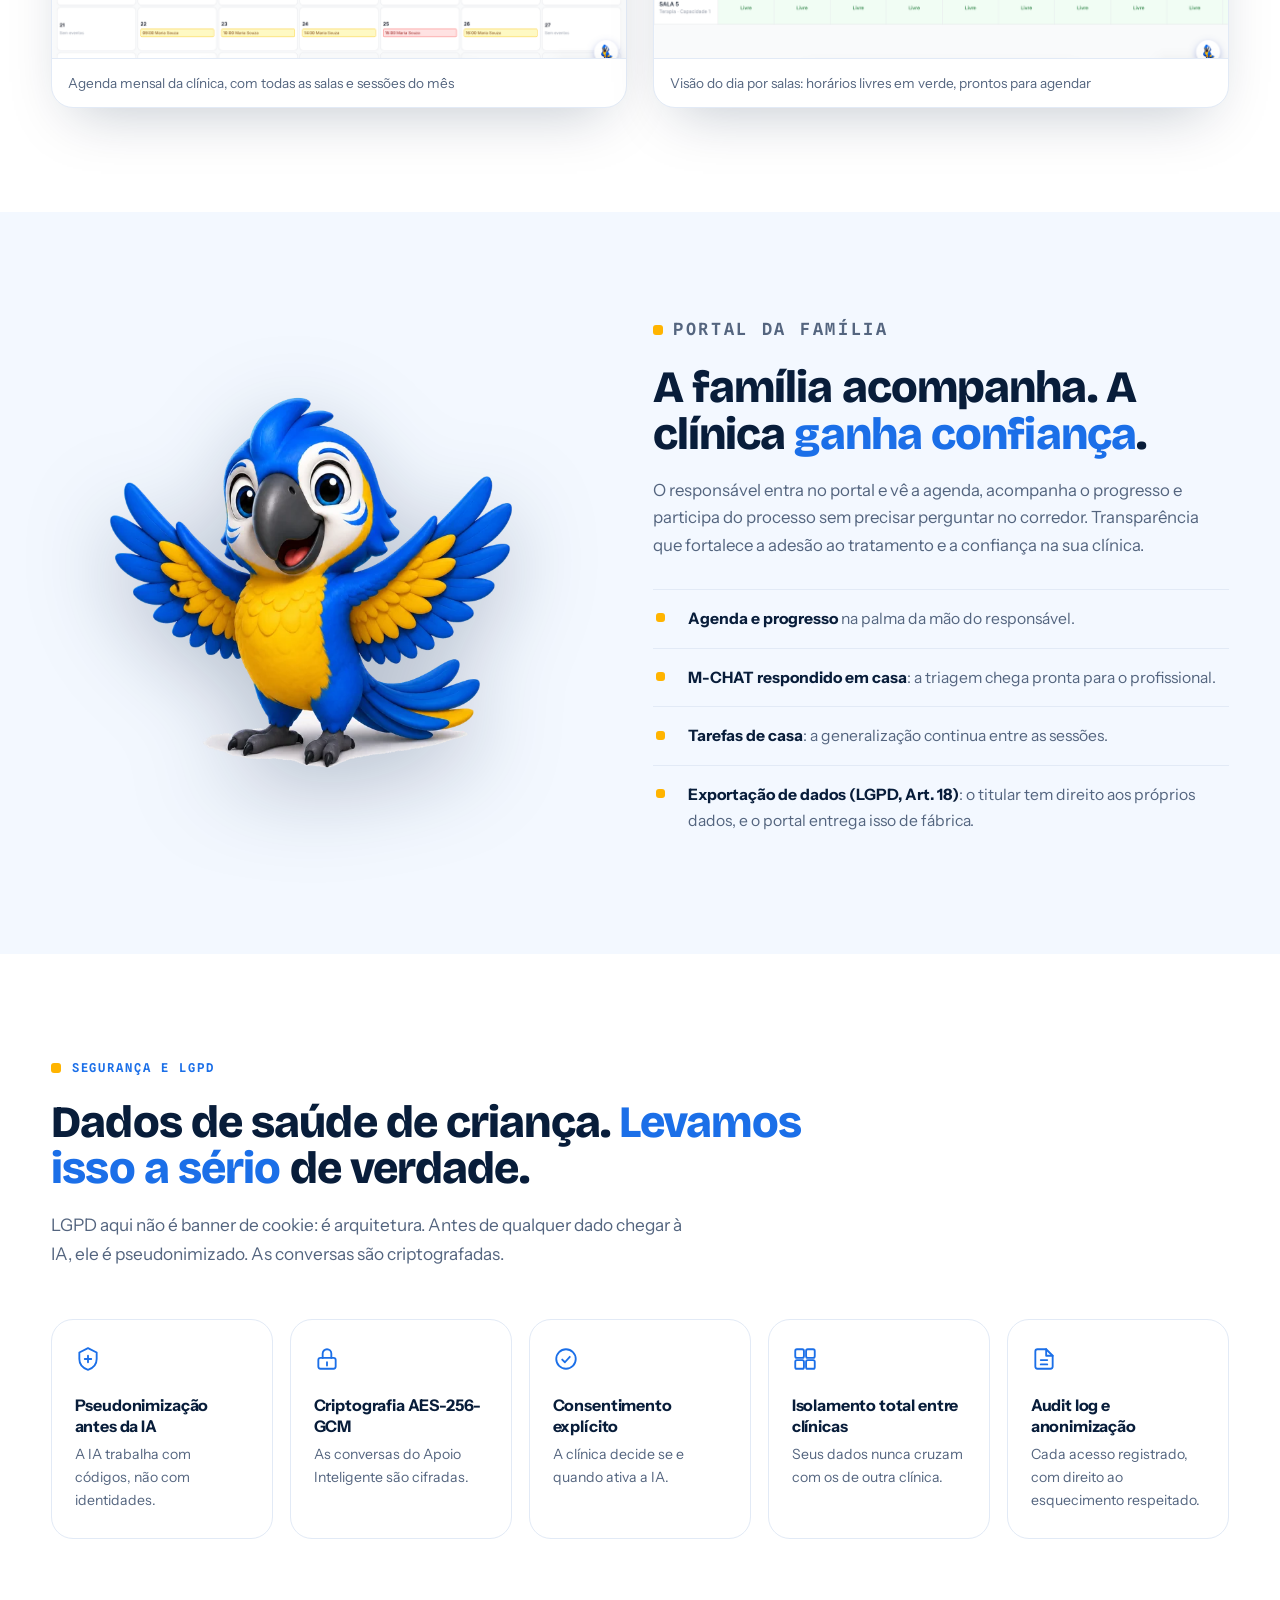
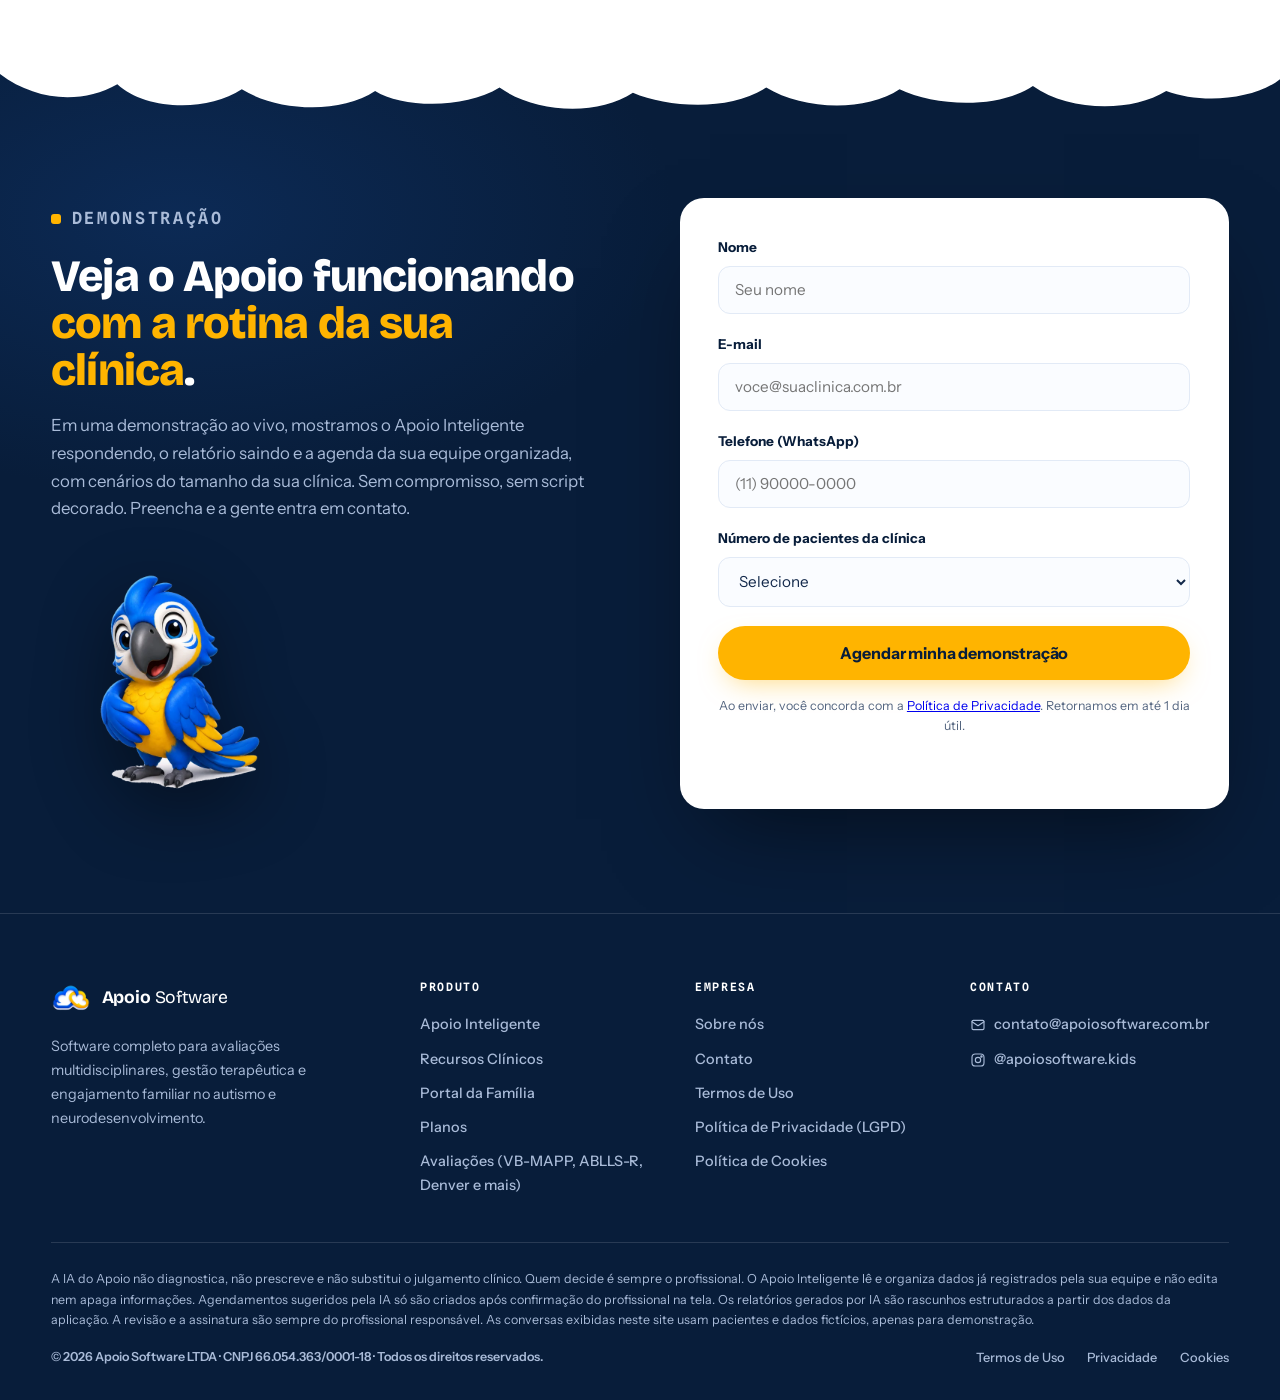
==== commit 19e81437: "Apoio Inteligente conversa com todos os 12 instrumentos (FAP, FAF e Evolução TEA incluídos) Co-Autho" ====
--- a/index.html
+++ b/index.html
@@ -296,7 +296,7 @@
         </li>
         <li class="reveal delay-1">
           <svg class="ico" viewBox="0 0 24 24" aria-hidden="true"><path d="M9 3h6a2 2 0 0 1 2 2v15a1 1 0 0 1-1 1H8a1 1 0 0 1-1-1V5a2 2 0 0 1 2-2z"/><path d="M9 3v2h6V3M10 11h4M10 15h4"/></svg>
-          <span><b>Instrumentos sem caçar pasta</b> última aplicação de VB-MAPP, ABLLS-R, Denver II, COPM, FAMA, Portage, M-CHAT, Socially Savvy ou PEDI, com domínios e pontuação.</span>
+          <span><b>Instrumentos sem caçar pasta</b> última aplicação de qualquer um dos 12 instrumentos — de VB-MAPP a Evolução TEA —, com domínios e pontuação.</span>
         </li>
         <li class="reveal delay-2">
           <svg class="ico" viewBox="0 0 24 24" aria-hidden="true"><circle cx="12" cy="12" r="9"/><circle cx="12" cy="12" r="5"/><circle cx="12" cy="12" r="1.2"/></svg>
@@ -544,10 +544,10 @@
           <label for="f-pacientes">Número de pacientes da clínica</label>
           <select id="f-pacientes" name="pacientes" required>
             <option value="" disabled selected>Selecione</option>
-            <option value="ate-20">Até 20</option>
-            <option value="21-50">21–50</option>
-            <option value="51-100">51–100</option>
-            <option value="100+">Mais de 100</option>
+            <option value="1-50">1–50</option>
+            <option value="51-200">51–200</option>
+            <option value="201-500">201–500</option>
+            <option value="500+">Acima de 500</option>
           </select>
         </div>
         <button type="submit" class="btn btn-primary btn-lg btn-full">Agendar minha demonstração</button>
--- a/css/style.css
+++ b/css/style.css
@@ -1333,3 +1333,35 @@
 @media (max-width: 1020px) {
   .planos-grid { grid-template-columns: 1fr; max-width: 560px; margin-inline: auto; }
 }
+
+/* ======================= Aviso de cookies ======================= */
+.cookie-aviso {
+  position: fixed;
+  left: 1rem;
+  right: 1rem;
+  bottom: 1rem;
+  z-index: 1200;
+  max-width: 640px;
+  margin: 0 auto;
+  display: flex;
+  flex-wrap: wrap;
+  align-items: center;
+  justify-content: space-between;
+  gap: .8rem 1.2rem;
+  padding: 1rem 1.3rem;
+  background: var(--branco);
+  border: 1px solid var(--borda);
+  border-radius: var(--raio);
+  box-shadow: 0 12px 36px -10px rgba(8, 29, 58, .25);
+  opacity: 0;
+  transform: translateY(14px);
+  transition: opacity .35s ease, transform .35s ease;
+}
+.cookie-aviso.visivel { opacity: 1; transform: none; }
+.cookie-aviso p { margin: 0; font-size: .9rem; color: var(--texto-suave); flex: 1 1 280px; }
+.cookie-aviso a { color: var(--azul); font-weight: 600; }
+.cookie-acoes { display: flex; gap: .6rem; margin-left: auto; }
+.cookie-acoes .btn { padding: .55rem 1.1rem; font-size: .9rem; }
+@media (prefers-reduced-motion: reduce) {
+  .cookie-aviso { transition: none; transform: none; }
+}
